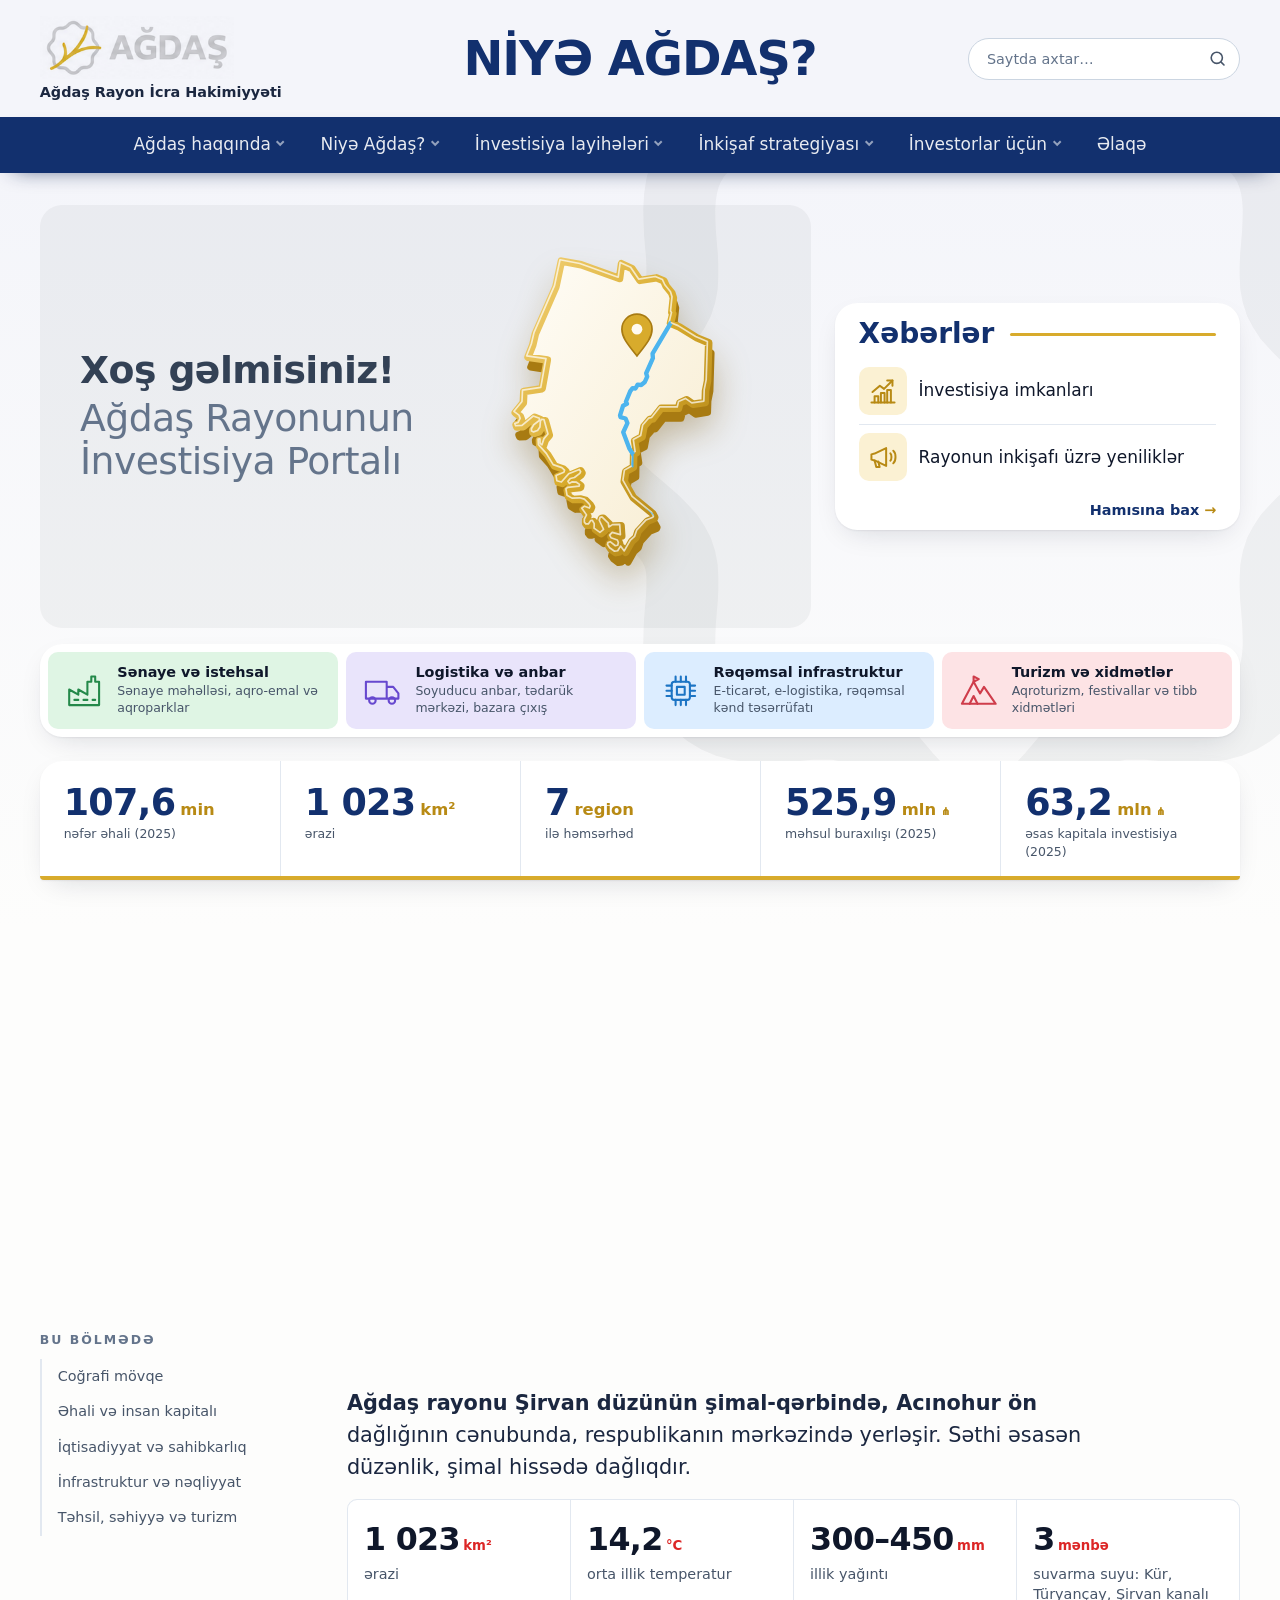
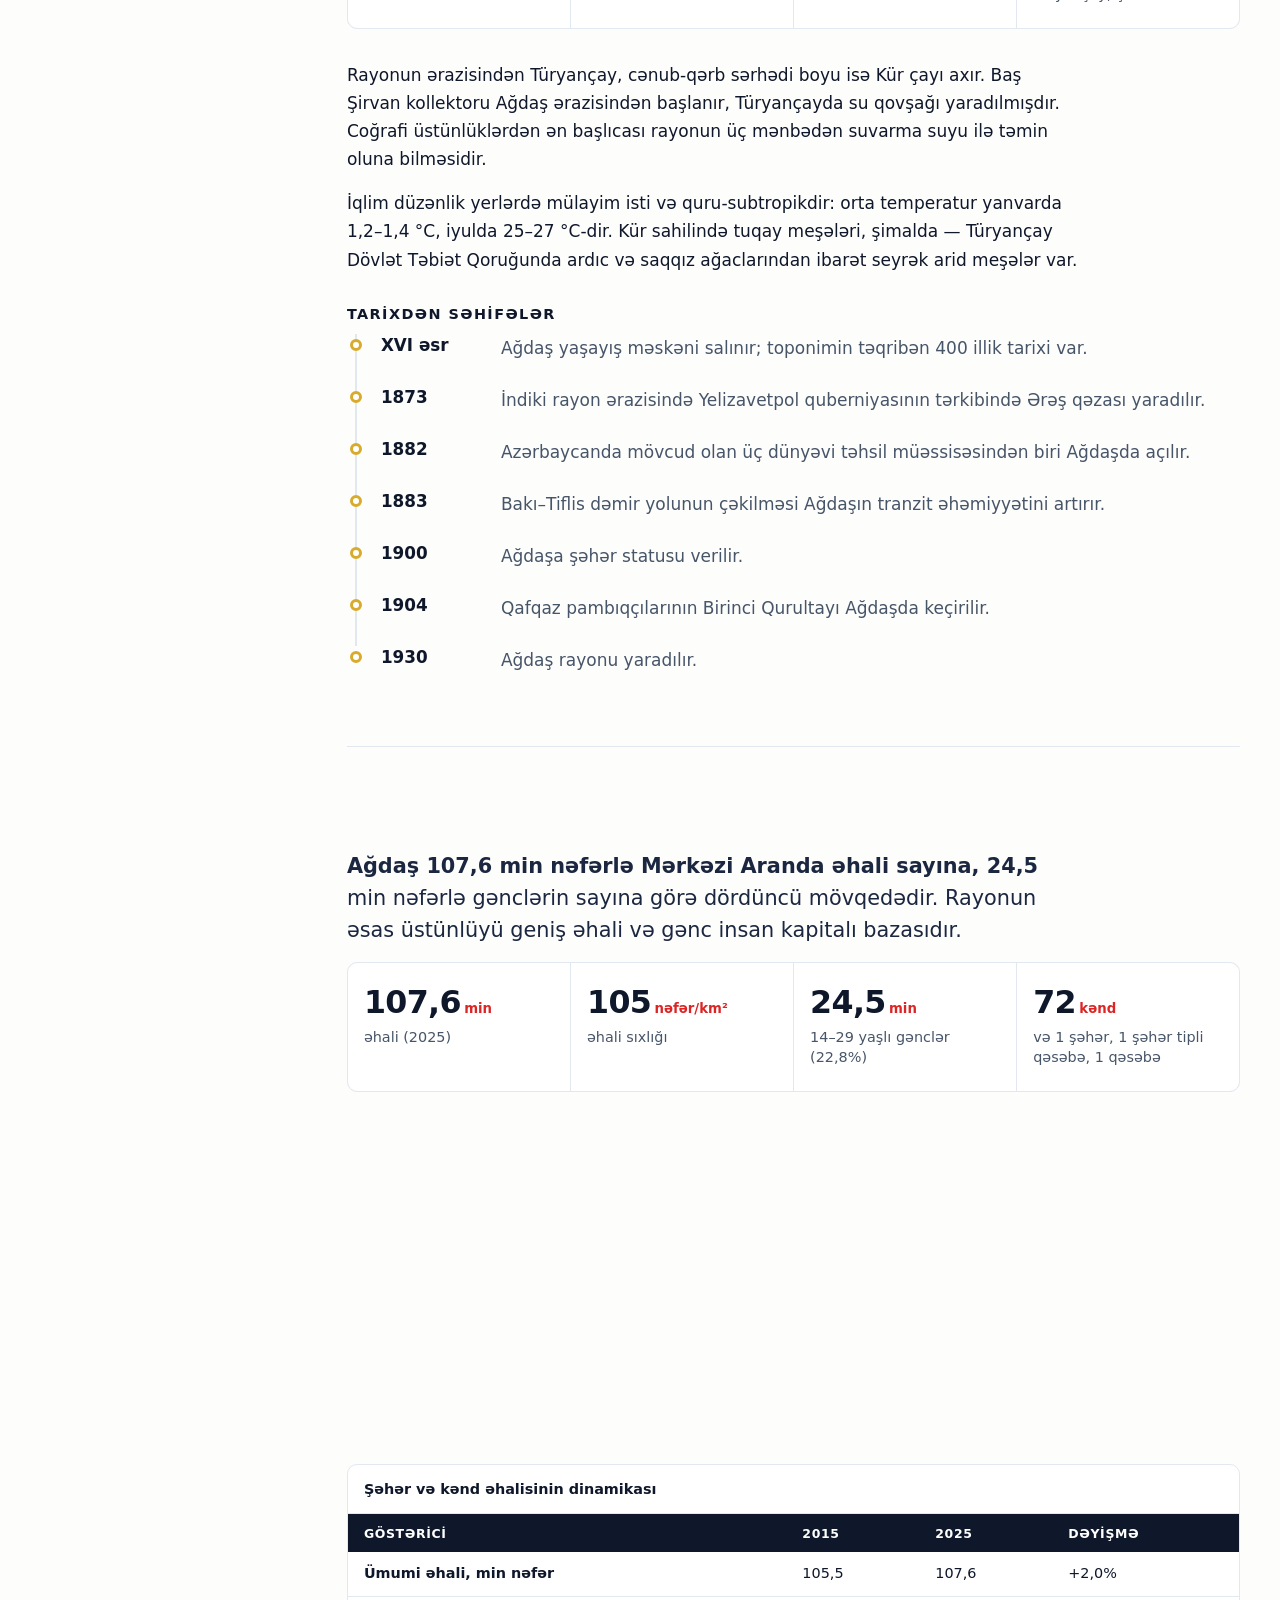
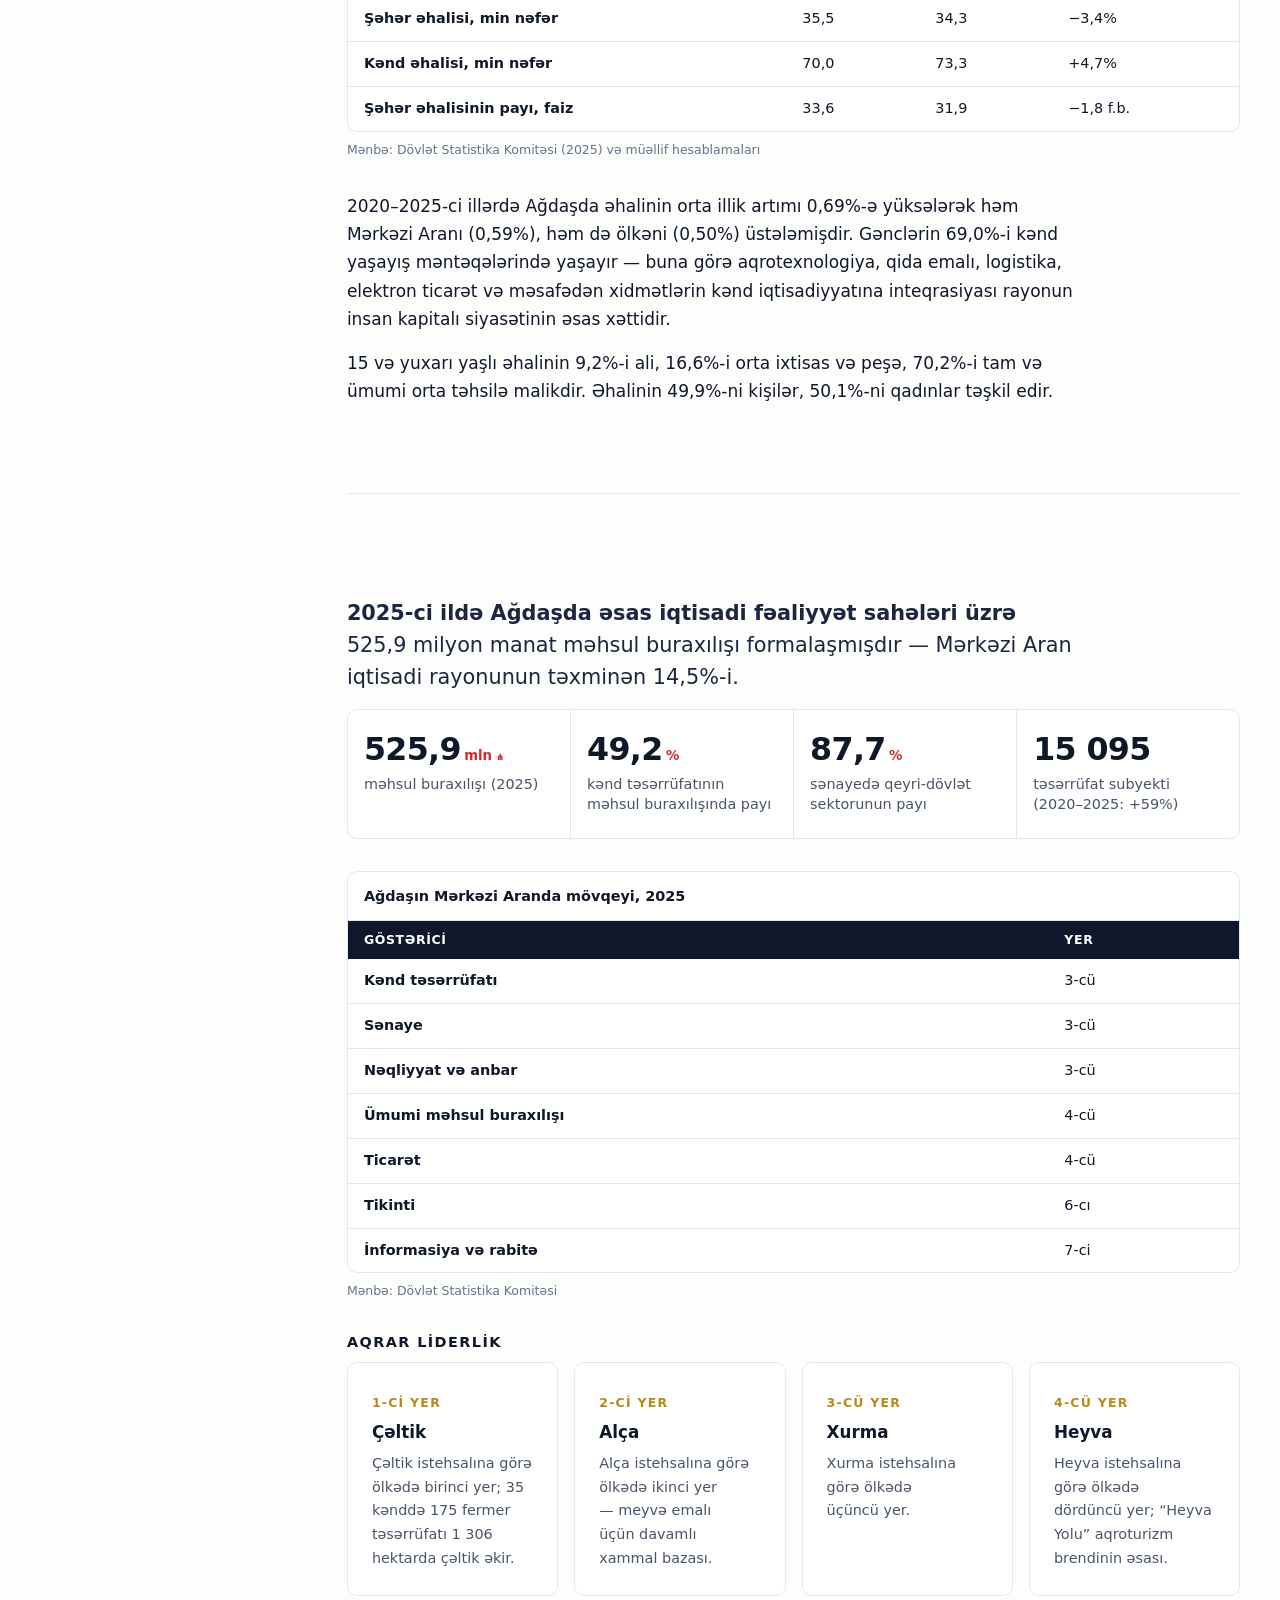
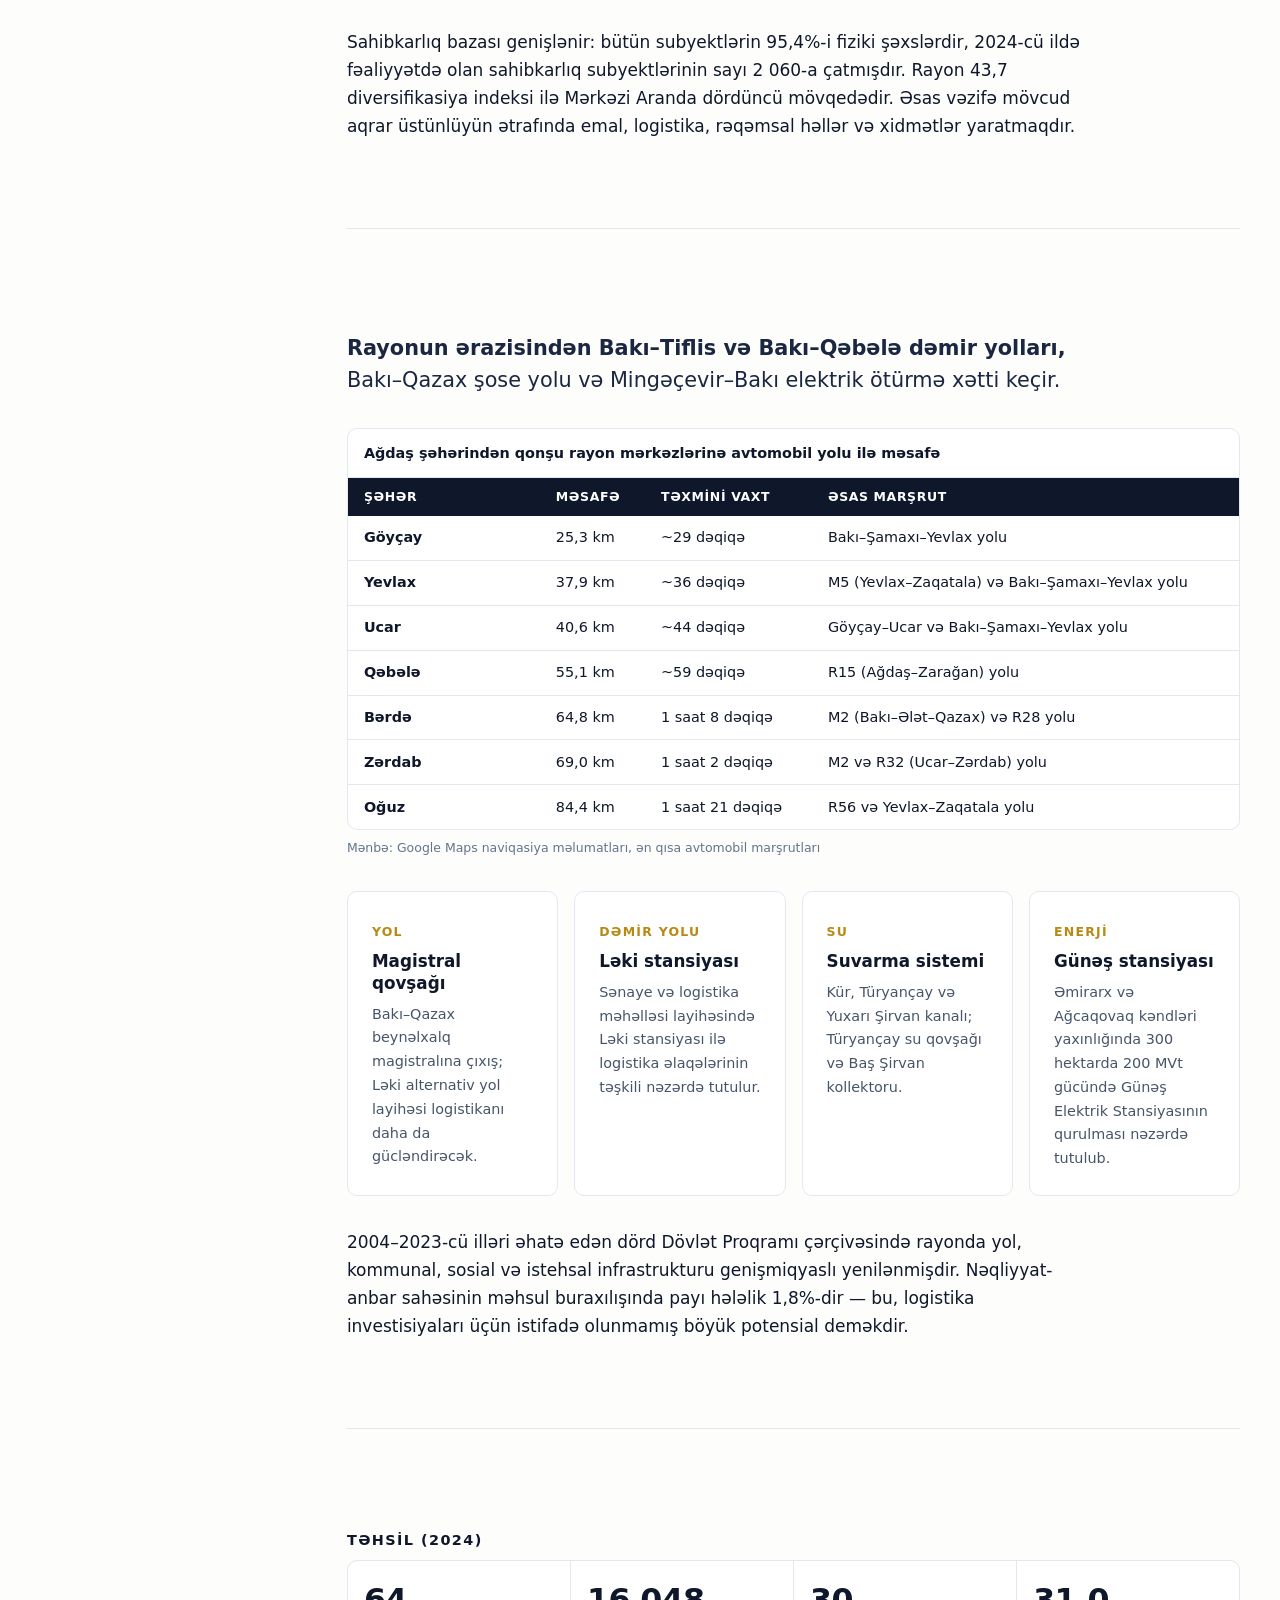
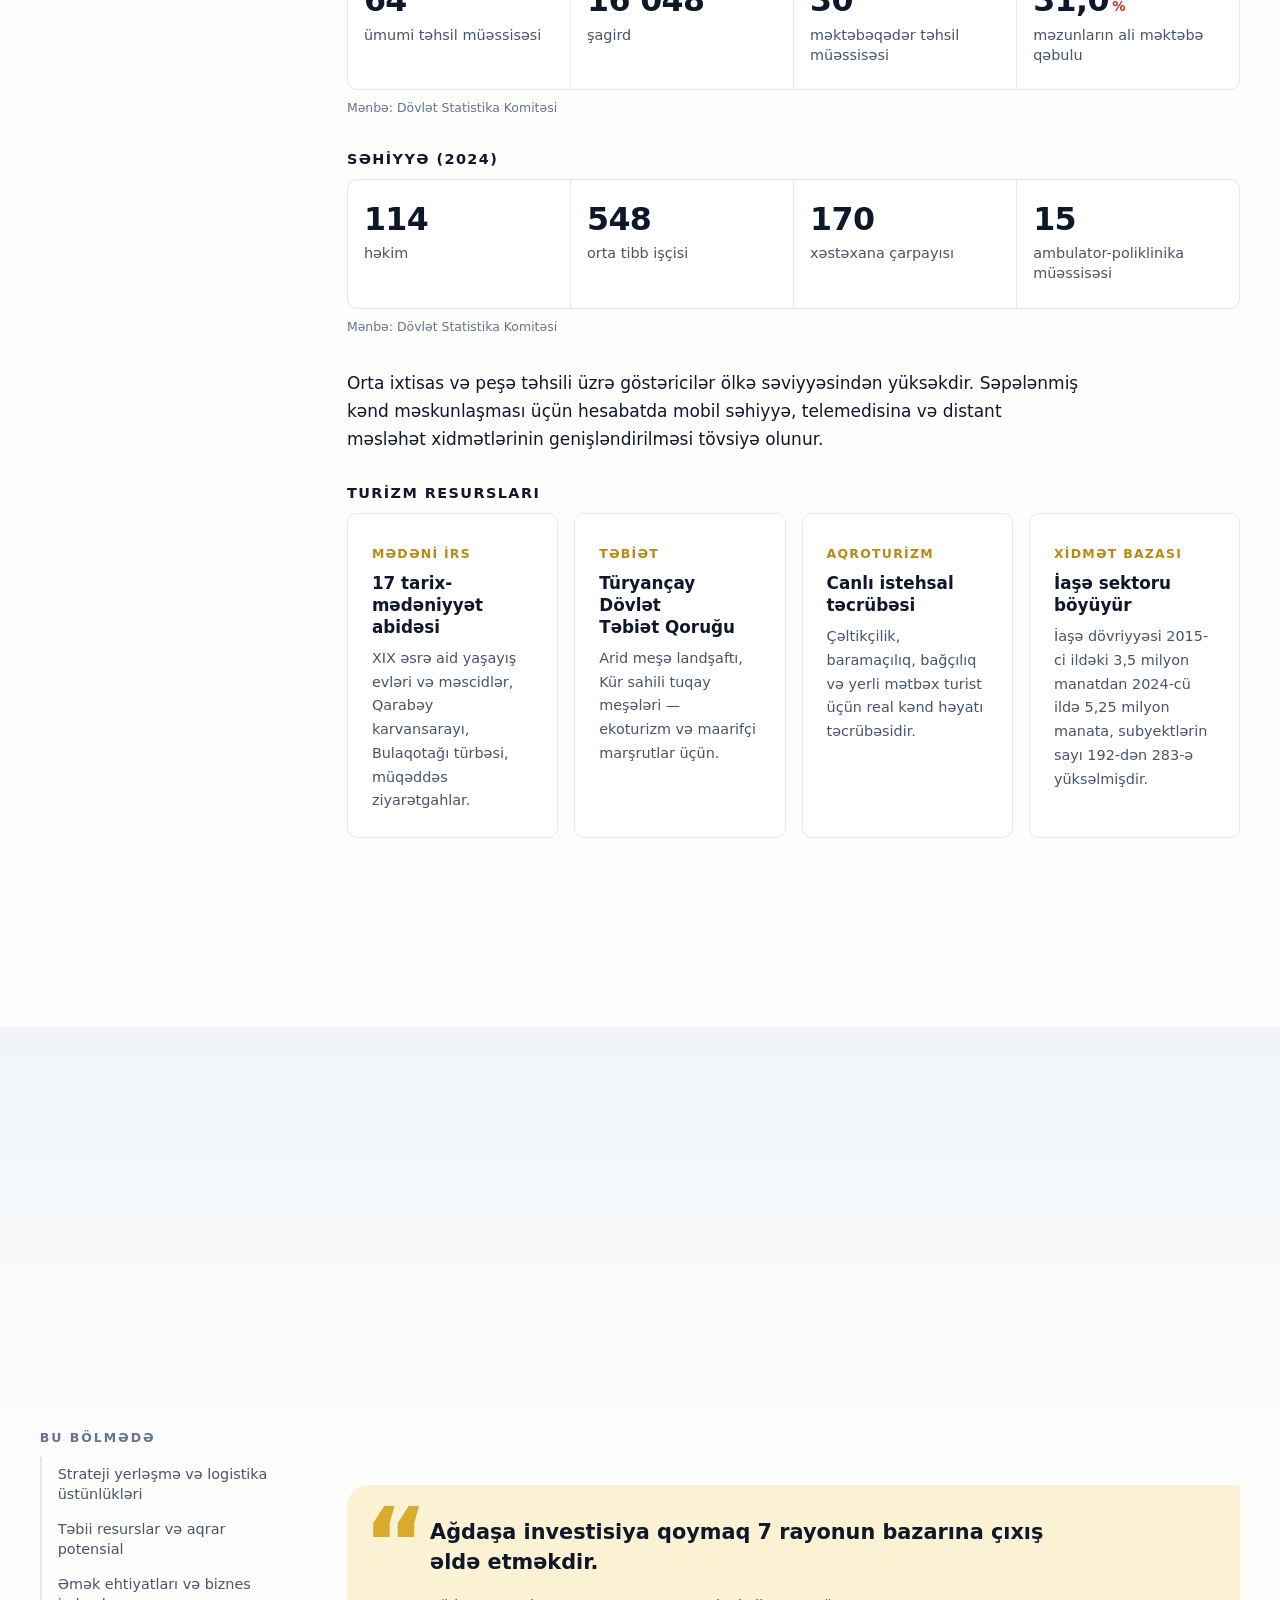
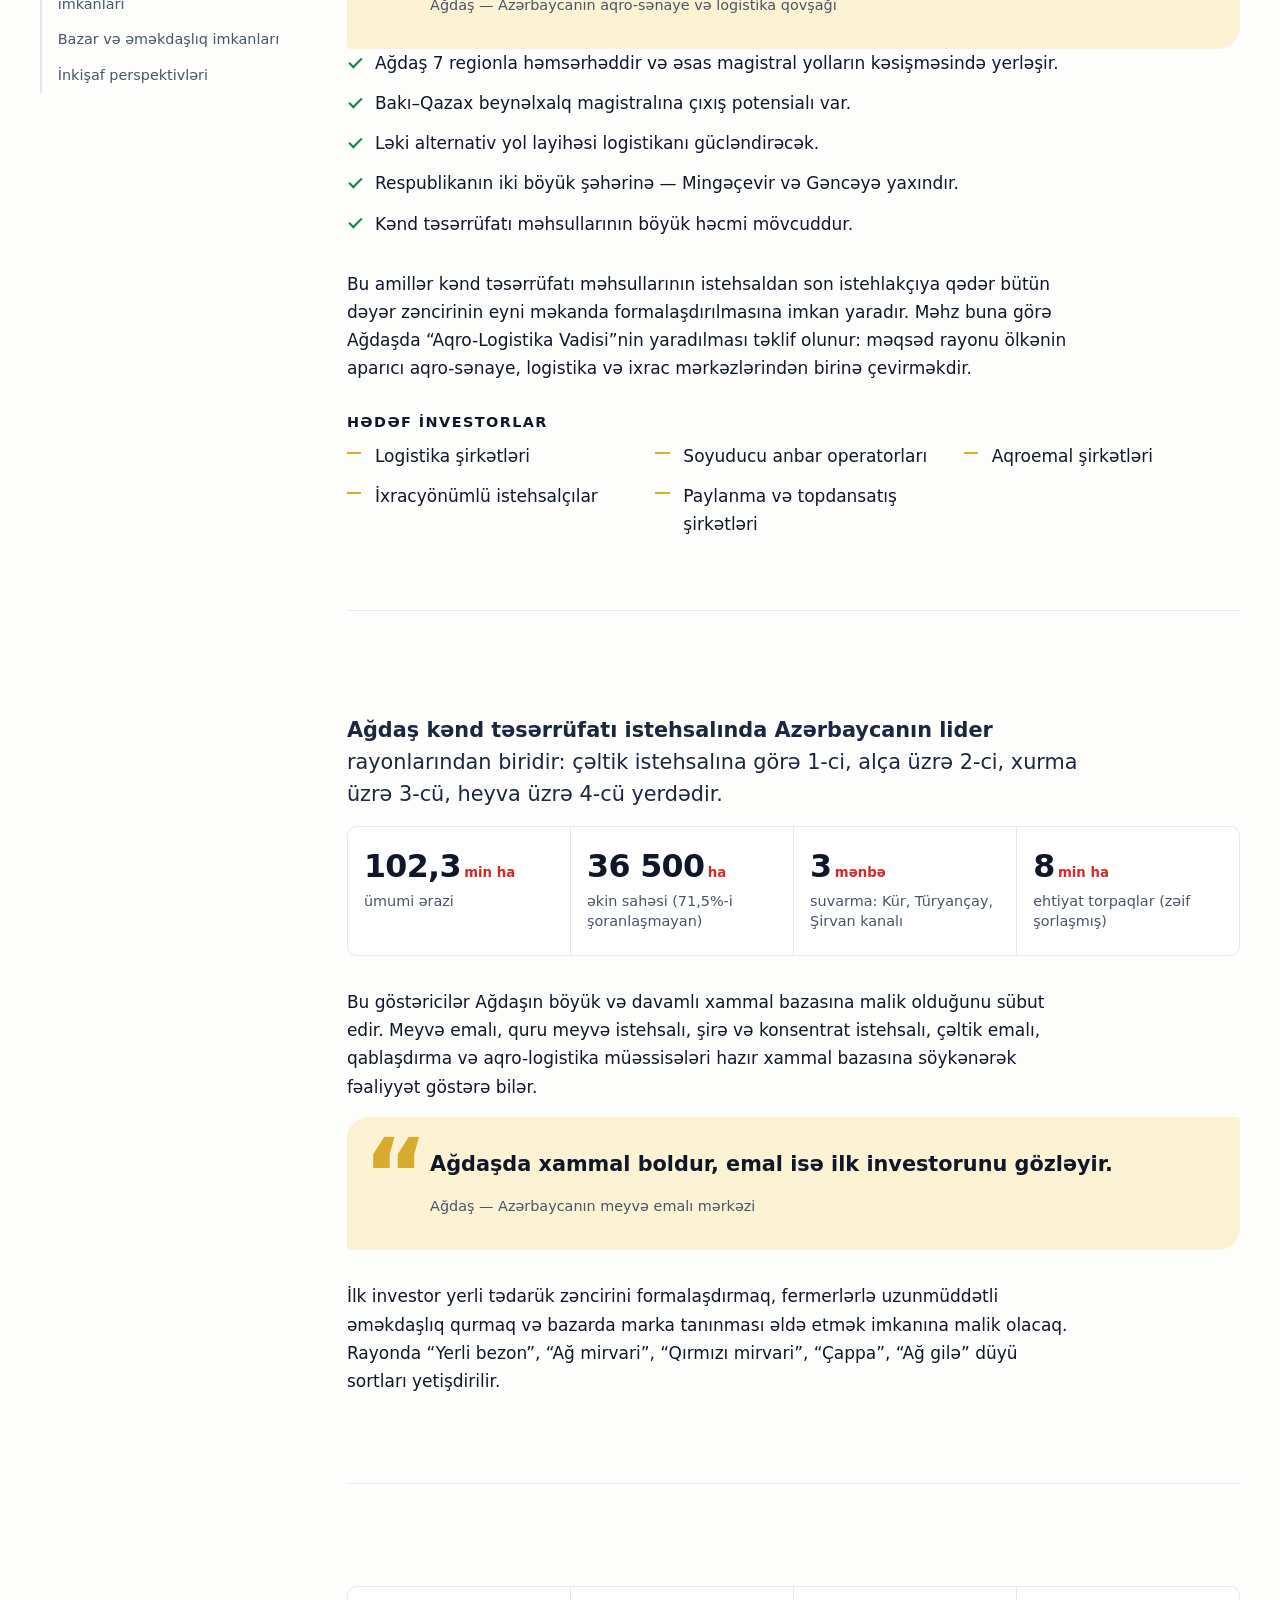
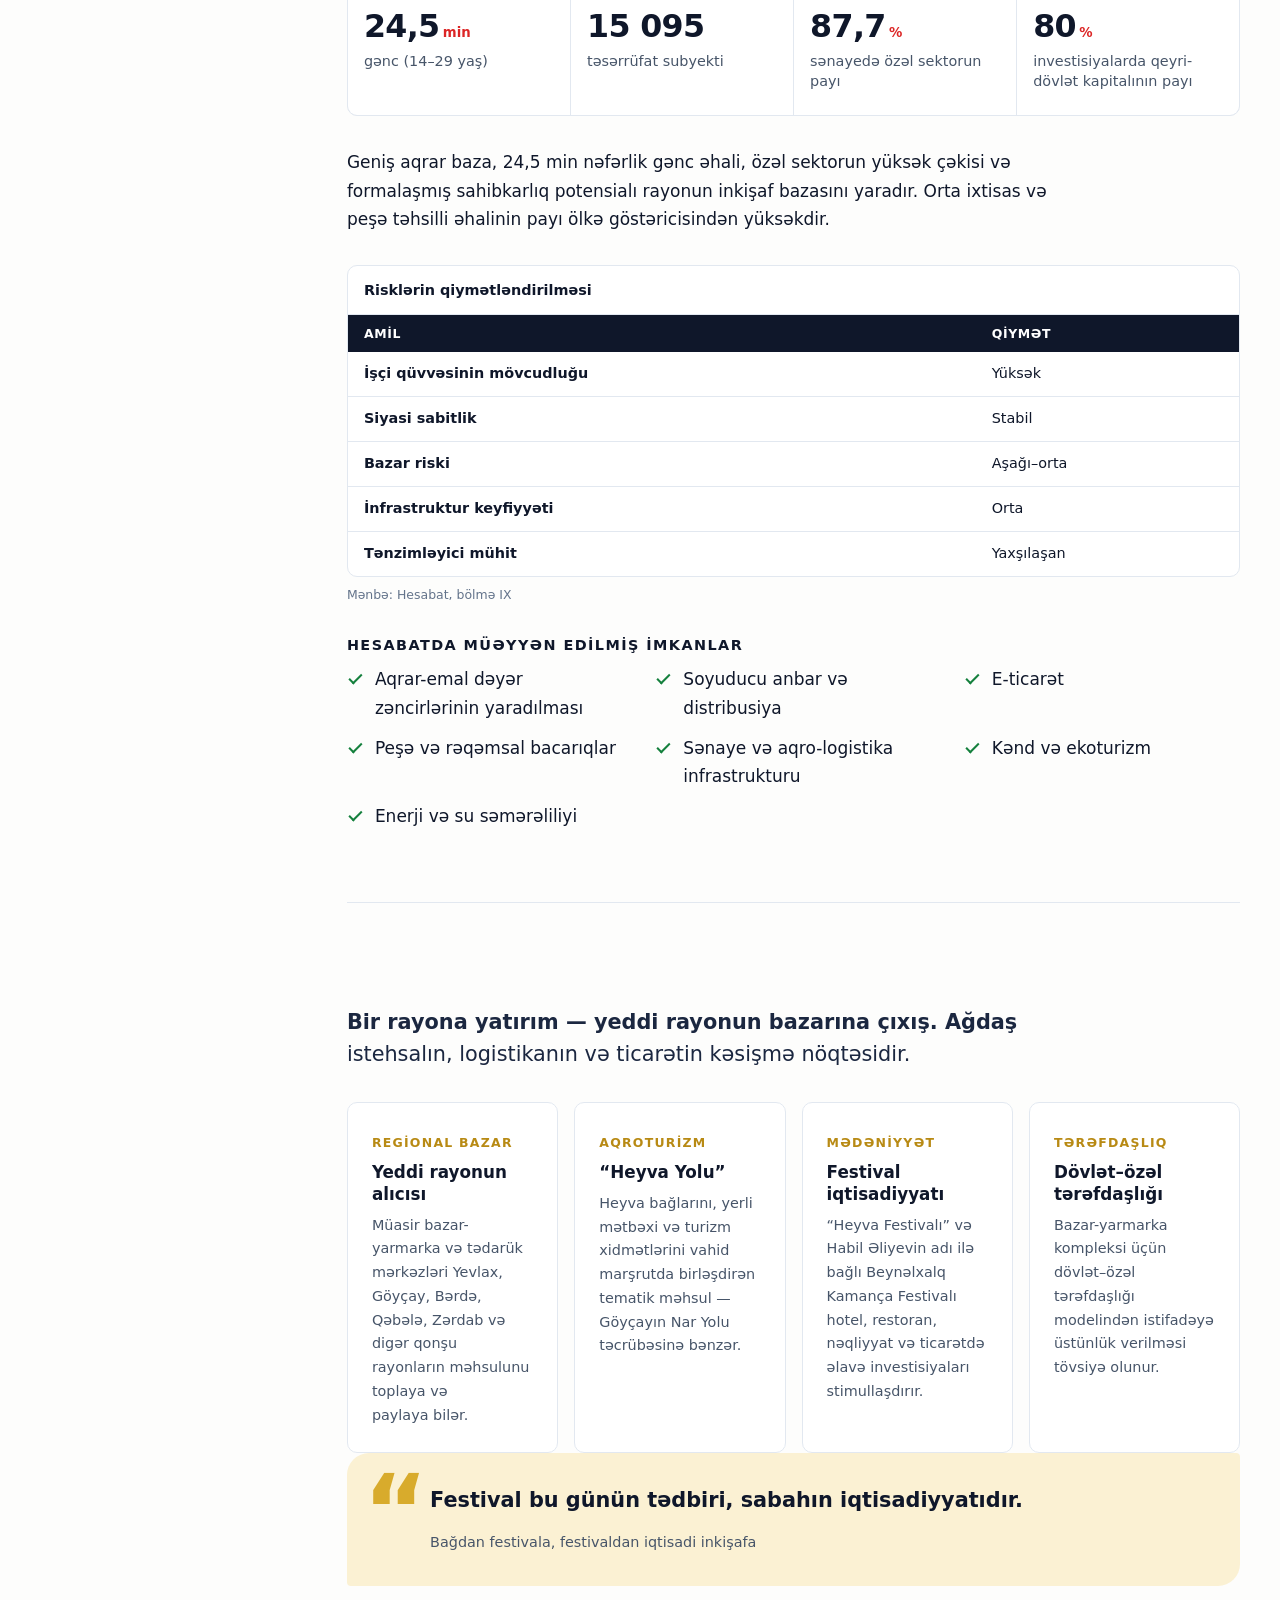
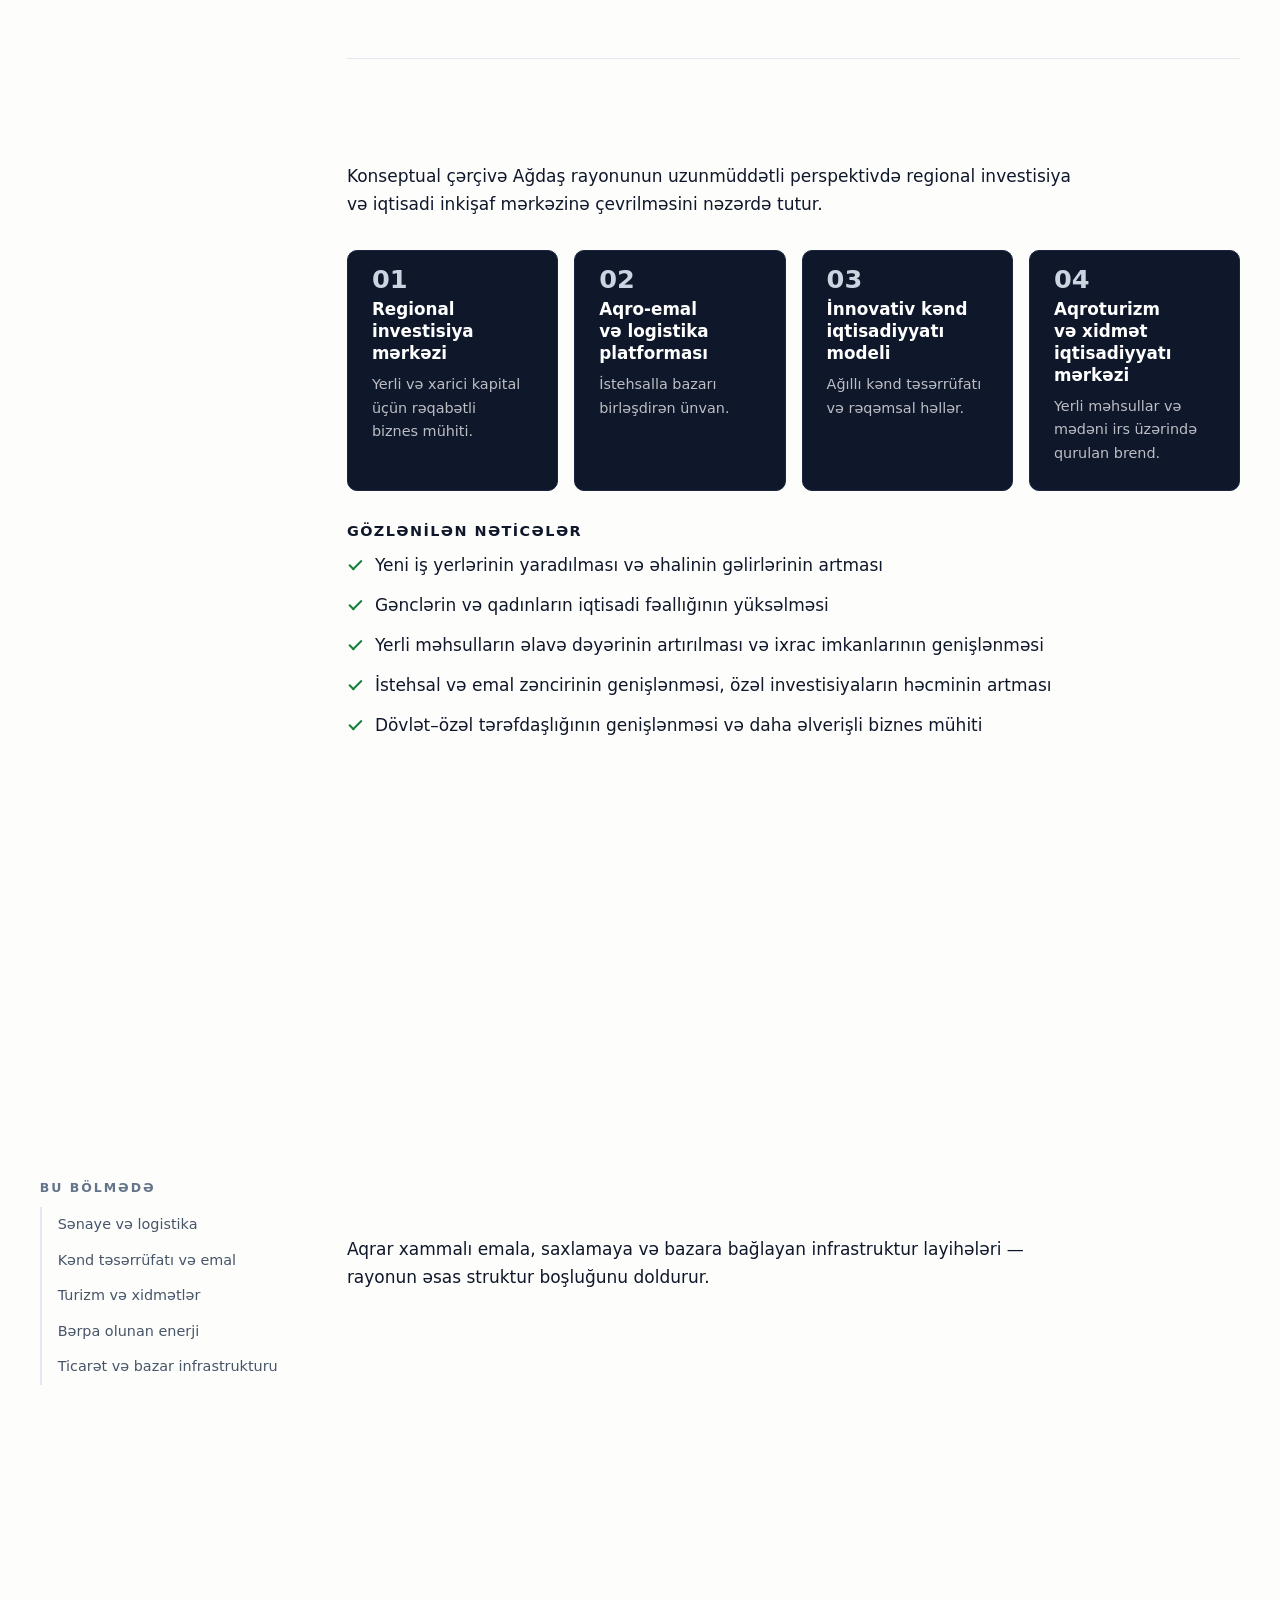
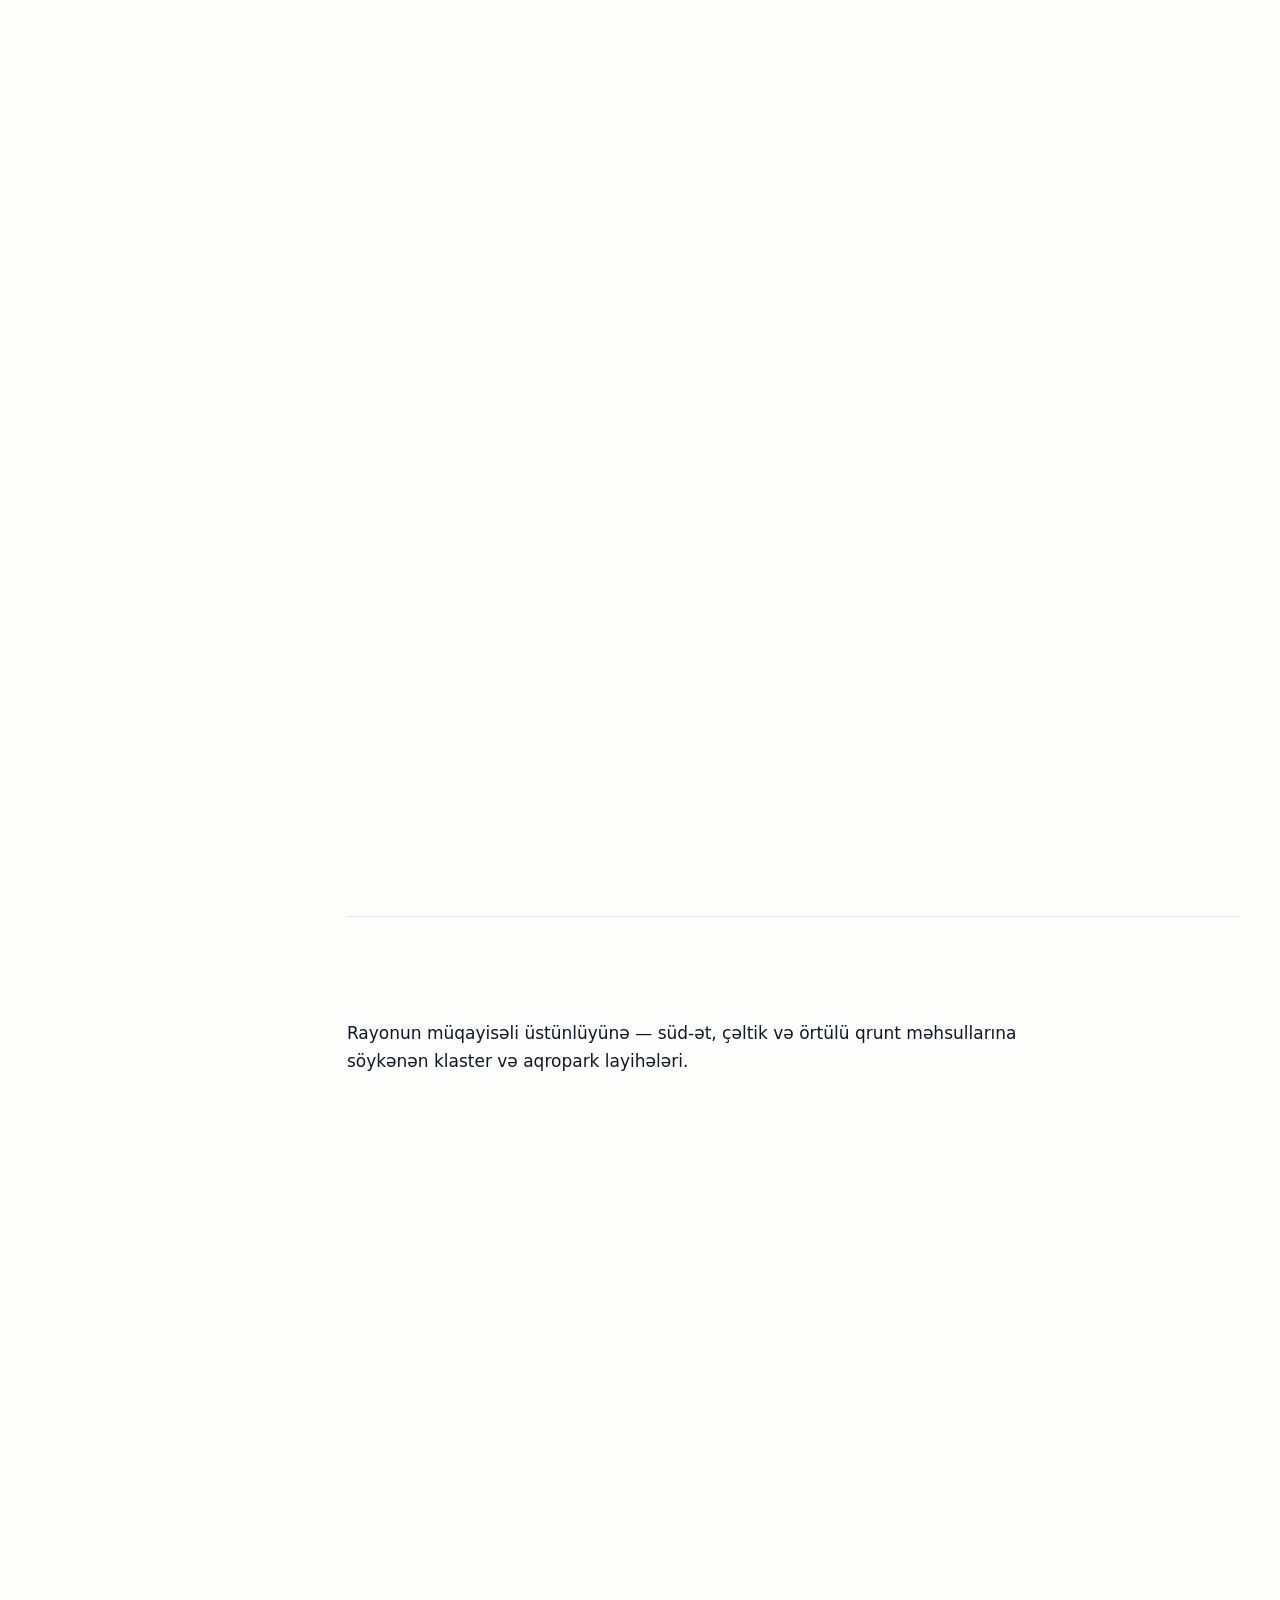
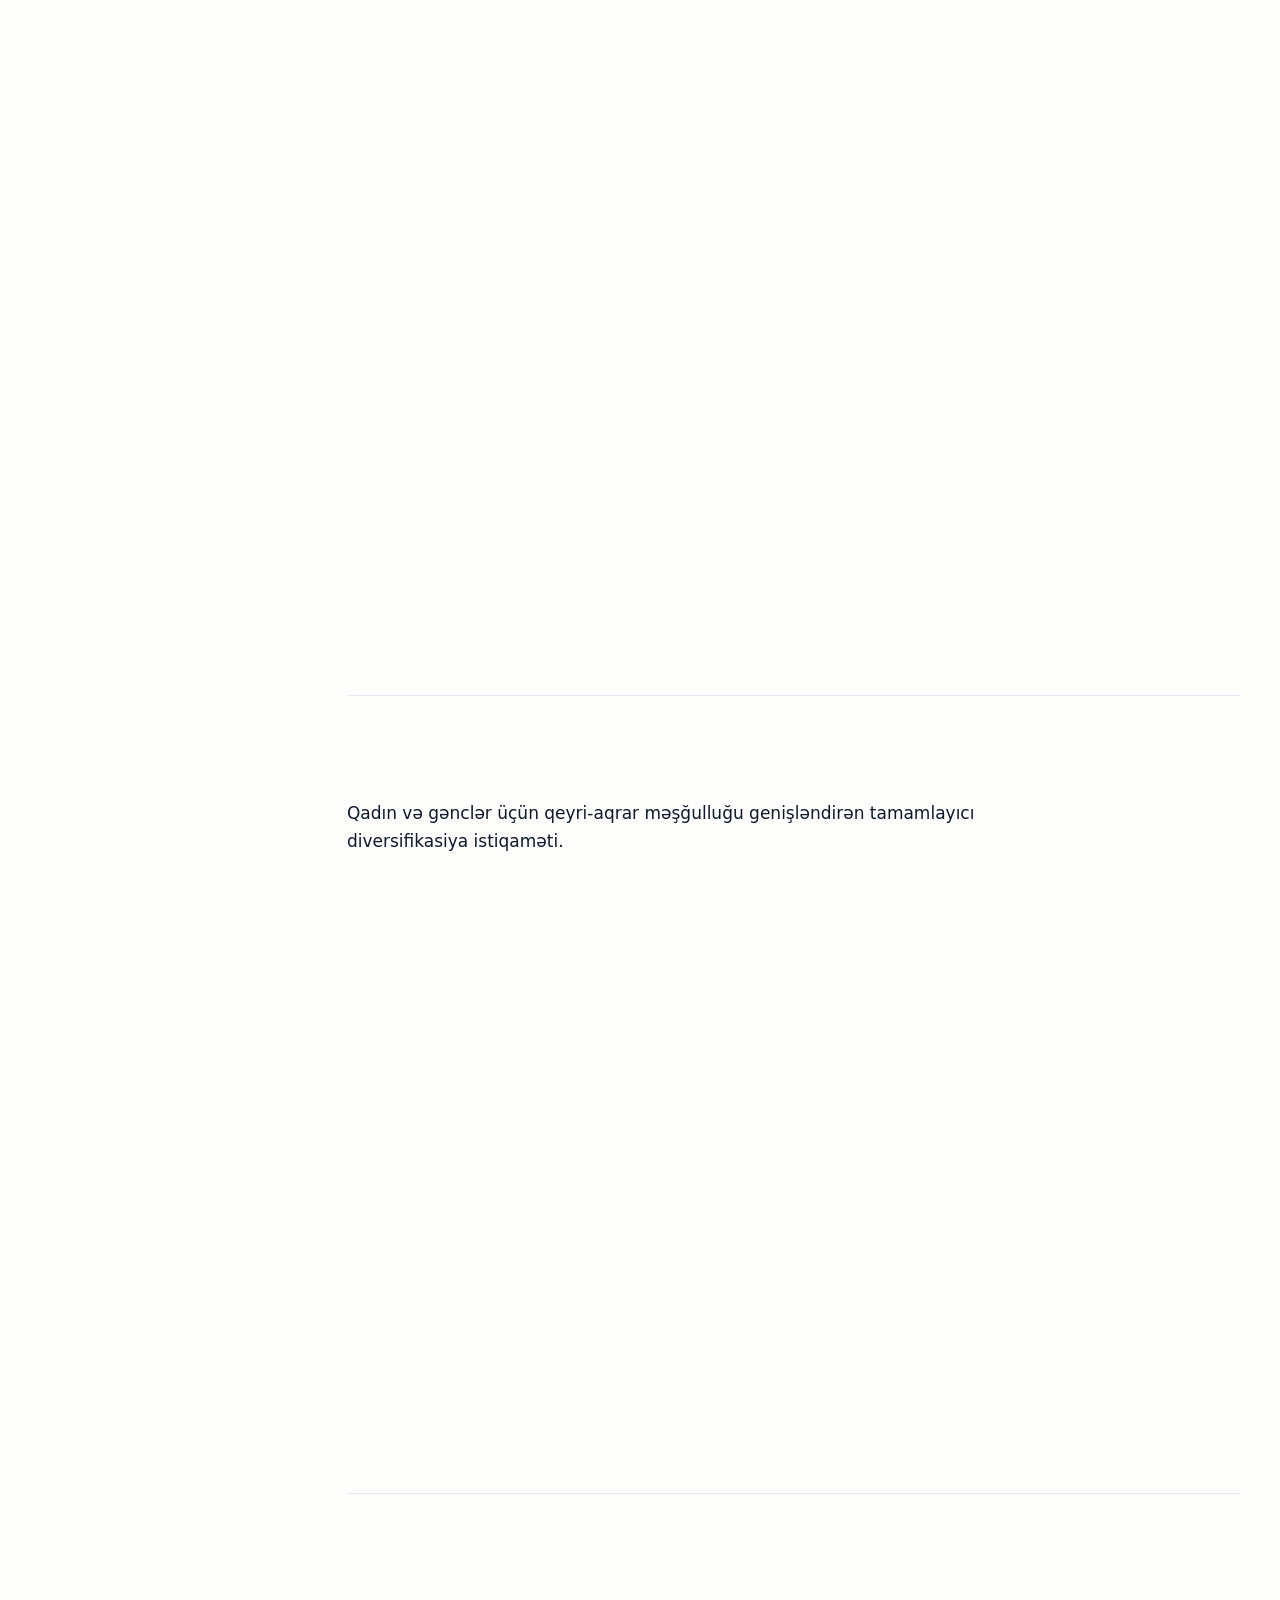
==== index.html @ afd8e4a3 "feat: use Ağdaş emblem as favicon Co-Authored-By: Claude Opus 5.5 <noreply@anthropic.com>" ====
<!doctype html>
<html lang="az">
<head>
  <meta charset="utf-8">
  <meta name="viewport" content="width=device-width, initial-scale=1">
  <meta http-equiv="Content-Security-Policy"
        content="default-src 'self'; script-src 'self'; style-src 'self' https://fonts.googleapis.com; font-src https://fonts.gstatic.com; img-src 'self' data:; object-src 'none'; base-uri 'self'">
  <meta name="referrer" content="strict-origin-when-cross-origin">
  <title>Niyə Ağdaş? — Ağdaş rayonunun strateji inkişafı və investisiya imkanları (2027–2030)</title>
  <meta name="description" content="Ağdaş rayonunun strateji sosial-iqtisadi inkişaf istiqamətləri (2027–2030): rayon haqqında məlumat, investisiya üstünlükləri, prioritet layihələr və investorlar üçün dəstək imkanları.">
  <link rel="icon" type="image/png" sizes="64x64" href="assets/img/favicon.png">
  <link rel="apple-touch-icon" href="assets/img/apple-touch-icon.png">
  <link rel="preconnect" href="https://fonts.googleapis.com">
  <link rel="preconnect" href="https://fonts.gstatic.com" crossorigin>
  <link rel="stylesheet" href="https://fonts.googleapis.com/css2?family=Inter:wght@400;500;600&family=Montserrat:wght@600;700;800&display=swap">
  <link rel="stylesheet" href="styles/tokens.css">
  <link rel="stylesheet" href="styles/layout.css">
  <link rel="stylesheet" href="styles/sections.css">
  <link rel="stylesheet" href="styles/blocks.css">
</head>
<body>
  <a class="skip-link" href="#main">Əsas məzmuna keç</a>

  <header class="site-header">
    <div class="wrap site-header__inner">
      <a class="brand" href="#top" aria-label="Ağdaş Rayon İcra Hakimiyyəti — ana səhifə">
        <img src="assets/img/agdash-logo.png" width="310" height="100" alt="Ağdaş">
        <span>Ağdaş Rayon İcra Hakimiyyəti</span>
      </a>
      <a class="site-title" href="#top">Niyə Ağdaş?</a>
      <form class="search" role="search" id="site-search" autocomplete="off">
        <label class="visually-hidden" for="search-input">Saytda axtar</label>
        <input id="search-input" type="search" placeholder="Saytda axtar…" aria-controls="search-results" aria-expanded="false">
        <svg viewBox="0 0 24 24" aria-hidden="true" focusable="false"><circle cx="11" cy="11" r="7"/><path d="m20 20-3.6-3.6"/></svg>
        <ul class="search__results" id="search-results" hidden></ul>
      </form>
    </div>
  </header>

  <nav class="main-nav" aria-label="Əsas naviqasiya">
    <div class="wrap main-nav__inner">
      <button class="main-nav__toggle" type="button" aria-expanded="false" aria-controls="nav-menu">
        <span class="main-nav__toggle-bars" aria-hidden="true"></span>
        <span>Menyu</span>
      </button>
      <ul class="main-nav__menu" id="nav-menu"></ul>
    </div>
  </nav>

  <main id="main">
    <section class="hero" id="top" aria-labelledby="hero-heading">
      <svg class="hero__motif" viewBox="0 0 400 400" aria-hidden="true" focusable="false"></svg>
      <div class="wrap">
        <div class="hero__top">
          <div class="welcome">
            <h1 id="hero-heading">Xoş gəlmisiniz! <span>Ağdaş Rayonunun İnvestisiya Portalı</span></h1>
            <svg class="district-map" viewBox="60 0 140 210" role="img" aria-labelledby="map-title">
              <title id="map-title">Ağdaş rayonunun sərhədi, Türyançay və Ağdaş şəhəri (OpenStreetMap)</title>
              <defs>
                <path id="map-shape" d="M72.3 102.4L75.3 104.7L76.0 106.6L74.8 109.0L72.8 109.7L73.3 111.0L77.1 110.8L83.8 105.2L87.5 106.6L87.4 107.9L84.1 110.4L82.7 112.8L82.8 114.2L84.0 114.7L86.4 113.9L87.8 111.8L88.1 108.2L88.8 107.2L90.2 107.3L92.6 115.9L90.2 118.7L89.0 122.4L87.9 121.5L87.8 118.9L86.7 119.0L86.9 122.3L91.6 127.5L95.7 134.2L100.9 136.0L102.5 137.5L102.1 138.8L97.4 140.7L97.9 143.8L100.6 144.6L104.9 139.7L111.3 137.1L112.1 138.4L111.6 139.4L108.4 141.9L105.9 142.5L104.5 144.2L105.3 145.4L107.1 144.5L109.6 144.7L111.4 146.0L111.2 147.0L104.3 147.8L103.3 148.7L104.0 152.5L106.9 154.2L111.5 154.0L114.3 154.8L117.0 157.5L117.8 158.8L117.3 160.1L114.4 159.0L112.8 160.2L115.6 164.2L114.3 166.8L114.3 168.5L115.2 169.6L116.7 169.6L118.1 167.6L119.0 167.4L120.2 169.4L120.1 172.1L123.6 174.6L125.8 172.8L123.2 167.4L123.7 165.6L124.8 165.4L128.6 169.1L128.9 171.4L131.1 170.0L135.4 169.9L135.8 176.0L130.9 174.6L129.4 176.3L130.2 177.8L134.0 179.2L134.6 180.7L134.2 182.3L132.8 182.6L129.7 180.2L128.4 180.7L128.1 181.9L129.4 183.8L132.3 185.9L134.2 185.6L135.9 182.8L138.1 185.7L141.8 179.2L144.3 177.0L145.5 173.3L151.1 167.2L155.2 165.6L155.5 164.8L154.3 162.6L142.8 153.2L137.3 143.5L138.2 137.5L142.8 134.9L142.9 127.1L144.6 126.4L143.5 119.2L147.9 116.9L149.1 110.6L152.6 106.5L154.4 106.1L159.3 99.8L169.7 99.8L170.5 96.6L174.6 94.7L178.4 97.4L185.6 96.3L185.8 89.5L187.0 83.5L187.7 60.7L180.7 57.8L170.2 51.3L164.9 49.1L166.3 43.4L165.7 42.6L166.6 34.0L165.7 31.1L162.3 26.9L160.9 23.8L156.6 22.0L146.7 23.5L141.9 16.5L135.7 13.6L134.5 22.4L111.6 14.2L99.8 12.0L96.5 27.4L84.3 55.3L82.7 62.1L79.9 69.3L91.4 71.0L88.3 88.1L77.4 89.8L77.1 96.5Z"/>
                <clipPath id="map-clip"><use href="#map-shape"/></clipPath>
                <linearGradient id="map-fill" x1="0" y1="0" x2="1" y2="1">
                  <stop offset="0" stop-color="#fffdf7"/><stop offset="1" stop-color="#f7ecd0"/>
                </linearGradient>
                <linearGradient id="map-edge" x1="0" y1="0" x2="1" y2="1">
                  <stop offset="0" stop-color="#f3d27a"/><stop offset="0.5" stop-color="#d8ab2c"/><stop offset="1" stop-color="#a87b12"/>
                </linearGradient>
              </defs>
              <use href="#map-shape" class="district-map__depth" transform="translate(1.5 6)"/>
              <use href="#map-shape" class="district-map__land"/>
              <use href="#map-shape" class="district-map__shine"/>
              <path class="district-map__river" clip-path="url(#map-clip)" d="M164.9 49.1L154.2 67.2L154.4 69.9L150.4 78.9L151.0 80.9L149.6 84.1L147.4 85.9L145.3 85.7L144.0 88.0L142.3 87.8L140.9 89.6L138.3 95.9L138.9 97.1L136.6 98.3L134.8 104.0L135.1 105.1L138.1 105.9L139.2 108.6L136.7 114.1L140.3 123.7L143.2 128.4L142.8 133.1L144.0 137.7L143.2 138.9L144.7 142.3L146.1 153.3L161.3 168.5L170.5 174.6L173.7 178.5L175.3 184.3L178.8 188.3L181.2 188.2L182.3 190.6L184.7 190.5L191.8 193.7"/>
              <g transform="translate(144.9 68.6)">
                <g class="district-map__pin">
                  <path d="M0 0C-5.5-7-9-11-9-16a9 9 0 0 1 18 0c0 5-3.5 9-9 16Z"/>
                  <circle cy="-16" r="3.2"/>
                </g>
              </g>
            </svg>
          </div>

          <aside class="quick" aria-labelledby="quick-title">
            <h2 id="quick-title">Xəbərlər</h2>
            <ul>
              <li><a href="#niye-agdas">
                <svg viewBox="0 0 32 32" aria-hidden="true"><path d="M5 27h22"/><path d="M8 27v-6h3.5v6M14 27v-9h3.5v9M20 27v-12h3.5v12"/><path d="M6 17 13 11l4 3 8-8"/><path d="M20 6h5v5"/></svg>
                <span>İnvestisiya imkanları</span></a></li>
              <li><a href="#strategiya">
                <svg viewBox="0 0 32 32" aria-hidden="true"><path d="M5 13.5v5l3 .8 11 5.2V7.5L8 12.7l-3 .8Z"/><path d="m8 19.3 1.6 6.2h3.2l-1.3-5.3"/><path d="M23 12.5c1.4 1 1.4 6 0 7M25.8 10c2.8 2.3 2.8 9.7 0 12"/></svg>
                <span>Rayonun inkişafı üzrə yeniliklər</span></a></li>
            </ul>
            <a class="quick__all" href="#layiheler">Hamısına bax</a>
          </aside>
        </div>

        <ul class="sectors" aria-label="Əsas investisiya istiqamətləri">
          <li><a class="sector sector--green" href="#layiheler-senaye">
            <svg viewBox="0 0 32 32" aria-hidden="true"><path d="M4 27V15l7 4v-4l7 4V9h3v-4h3v4h3v18H4Z"/><path d="M8 23h3m4 0h3m4 0h2"/></svg>
            <span><strong>Sənaye və istehsal</strong>Sənaye məhəlləsi, aqro-emal və aqroparklar</span></a></li>
          <li><a class="sector sector--violet" href="#layiheler-ticaret">
            <svg viewBox="0 0 32 32" aria-hidden="true"><path d="M3 9h16v13H3zM19 13h5l4 5v4h-9z"/><circle cx="8" cy="23.5" r="2.5"/><circle cx="23" cy="23.5" r="2.5"/></svg>
            <span><strong>Logistika və anbar</strong>Soyuducu anbar, tədarük mərkəzi, bazara çıxış</span></a></li>
          <li><a class="sector sector--blue" href="#strategiya-prioritetler">
            <svg viewBox="0 0 32 32" aria-hidden="true"><rect x="9" y="9" width="14" height="14" rx="2"/><rect x="13" y="13" width="6" height="6"/><path d="M12 5v4m4-4v4m4-4v4m-8 14v4m4-4v4m4-4v4M5 12h4m-4 4h4m-4 4h4m14-8h4m-4 4h4m-4 4h4"/></svg>
            <span><strong>Rəqəmsal infrastruktur</strong>E-ticarət, e-logistika, rəqəmsal kənd təsərrüfatı</span></a></li>
          <li><a class="sector sector--rose" href="#layiheler-turizm">
            <svg viewBox="0 0 32 32" aria-hidden="true"><path d="M3 26 12 9l5 9 3-5 9 13H3Z"/><path d="M12 9v-4l4 2-4 2"/><path d="m9 26 3-6 3 6"/></svg>
            <span><strong>Turizm və xidmətlər</strong>Aqroturizm, festivallar və tibb xidmətləri</span></a></li>
        </ul>

        <dl class="hero-stats" id="hero-stats"></dl>
      </div>
    </section>

    <div id="sections"></div>
    <noscript><p class="wrap noscript">Bu səhifənin məzmununu görmək üçün brauzerdə JavaScript aktiv olmalıdır.</p></noscript>
  </main>

  <footer class="site-footer">
    <div class="wrap site-footer__inner">
      <div>
        <p class="site-footer__title">Ağdaş rayonunun strateji sosial-iqtisadi inkişaf istiqamətləri (2027–2030-cu illər)</p>
        <p>Səhifədəki məlumatlar Elm və Təhsil Nazirliyi İqtisadiyyat İnstitutunun Ağdaş Rayon İcra Hakimiyyəti üçün hazırladığı geniş hesabat əsasında tərtib olunub. Statistik göstəricilərin mənbəyi: Dövlət Statistika Komitəsi və müəllif hesablamaları.</p>
        <p>Xəritə məlumatı: © <a href="https://www.openstreetmap.org/copyright" target="_blank" rel="noopener">OpenStreetMap</a> iştirakçıları.</p>
      </div>
      <ul class="site-footer__links" id="footer-links"></ul>
    </div>
  </footer>

  <dialog class="project-dialog" id="project-dialog" aria-labelledby="project-dialog-title"></dialog>

  <script defer src="js/dom.js"></script>
  <script defer src="js/config.js"></script>
  <script defer src="content/about.js"></script>
  <script defer src="content/why.js"></script>
  <script defer src="content/projects.js"></script>
  <script defer src="content/strategy.js"></script>
  <script defer src="content/investors.js"></script>
  <script defer src="js/blocks.js"></script>
  <script defer src="js/projects.js"></script>
  <script defer src="js/hero.js"></script>
  <script defer src="js/nav.js"></script>
  <script defer src="js/search.js"></script>
  <script defer src="js/main.js"></script>
</body>
</html>
---- styles/tokens.css ----
/* Design tokens.
   Palette follows journal.economics.edu.az (deep slate-navy, white, red call-to-action, blue links)
   plus the gold of the Ağdaş logo. */
:root {
  --navy-950: #0a1120;
  --navy-900: #0f172a;
  --navy-800: #1b2740;
  --navy-700: #334155;
  --slate-600: #475569;
  --slate-500: #64748b;
  --slate-300: #cbd5e1;
  --slate-200: #e2e8f0;
  --slate-100: #f1f5f9;
  --paper: #fdfdfc;
  --white: #ffffff;

  --red-600: #dc2626;
  --red-700: #b91c1c;
  --brand-950: #0b1f4d;
  --brand-900: #12306e;
  --brand-800: #1c3f8a;
  --mist: #f4f5fa;
  --blue-600: #2563eb;
  --blue-100: #dbe7ff;
  --gold-500: #d8ab2c;
  --gold-600: #b88a14;
  --gold-700: #8a6508;
  --gold-100: #fbf1d3;
  --green-600: #15803d;

  --color-text: var(--navy-900);
  --color-muted: var(--slate-600);
  --color-line: var(--slate-200);
  --color-surface: var(--white);
  --color-page: var(--paper);

  --font-display: "Montserrat", "Segoe UI", system-ui, sans-serif;
  --font-body: "Inter", "Segoe UI", system-ui, sans-serif;

  --text-xs: 0.78rem;
  --text-sm: 0.9rem;
  --text-base: clamp(1rem, 0.96rem + 0.2vw, 1.0625rem);
  --text-lg: clamp(1.1rem, 1.02rem + 0.4vw, 1.3rem);
  --text-h3: clamp(1.3rem, 1.1rem + 0.9vw, 1.75rem);
  --text-h2: clamp(1.9rem, 1.3rem + 2.6vw, 3.25rem);
  --text-hero: clamp(3rem, 1.4rem + 7.4vw, 7rem);
  --text-numeral: clamp(3.5rem, 2rem + 5vw, 6.5rem);

  --space-1: 0.25rem;
  --space-2: 0.5rem;
  --space-3: 0.75rem;
  --space-4: 1rem;
  --space-5: 1.5rem;
  --space-6: 2rem;
  --space-7: 3rem;
  --space-8: 4.5rem;
  --space-section: clamp(4rem, 2.5rem + 6vw, 8rem);
  --gutter: clamp(1rem, 0.4rem + 2.6vw, 2.5rem);
  --wrap: 78rem;

  --radius-sm: 4px;
  --radius-md: 10px;
  --radius-lg: 22px;
  --radius-pill: 999px;

  --shadow-card: 0 1px 2px rgb(15 23 42 / 0.06), 0 10px 30px -12px rgb(15 23 42 / 0.18);
  --shadow-lift: 0 2px 4px rgb(15 23 42 / 0.08), 0 24px 48px -18px rgb(15 23 42 / 0.32);

  --duration-fast: 150ms;
  --duration-normal: 320ms;
  --duration-slow: 700ms;
  --ease-out-expo: cubic-bezier(0.16, 1, 0.3, 1);

  --nav-height: 3.5rem;
}
---- styles/layout.css ----
/* Base, brand bar, navigation, hero, footer */
*,
*::before,
*::after { box-sizing: border-box; }

html { scroll-behavior: smooth; scroll-padding-top: calc(var(--nav-height) + 1rem); }

body {
  margin: 0;
  font-family: var(--font-body);
  font-size: var(--text-base);
  line-height: 1.65;
  color: var(--color-text);
  background: var(--color-page);
  -webkit-font-smoothing: antialiased;
}

img, svg { max-width: 100%; height: auto; display: block; }
h1, h2, h3, h4 { font-family: var(--font-display); line-height: 1.1; margin: 0; text-wrap: balance; }
p { margin: 0 0 var(--space-4); text-wrap: pretty; }
a { color: var(--blue-600); text-underline-offset: 0.2em; }
:focus-visible { outline: 3px solid var(--gold-500); outline-offset: 3px; border-radius: var(--radius-sm); }

.wrap { width: min(100% - 2 * var(--gutter), var(--wrap)); margin-inline: auto; }
.noscript { padding-block: var(--space-7); }

.skip-link {
  position: absolute; left: var(--space-4); top: var(--space-4); z-index: 100;
  padding: var(--space-2) var(--space-4); background: var(--white); color: var(--navy-900);
  border-radius: var(--radius-sm); transform: translateY(-300%);
}
.skip-link:focus { transform: none; }

.kicker {
  font-family: var(--font-display); font-weight: 700; font-size: var(--text-xs);
  letter-spacing: 0.18em; text-transform: uppercase; color: var(--gold-600); margin: 0 0 var(--space-3);
}
.kicker--light { color: var(--gold-500); }

/* Buttons */
.btn {
  display: inline-flex; align-items: center; justify-content: center; gap: var(--space-2);
  min-height: 2.75rem; padding: 0.65rem 1.35rem; border: 1px solid transparent; border-radius: var(--radius-md);
  font: 600 var(--text-sm)/1.2 var(--font-display); letter-spacing: 0.01em; text-decoration: none; cursor: pointer;
  transition: transform var(--duration-fast) var(--ease-out-expo), background-color var(--duration-fast), box-shadow var(--duration-fast);
}
.btn:hover { transform: translateY(-2px); }
.btn:active { transform: translateY(0) scale(0.98); }
.btn--accent { background: var(--red-600); color: var(--white); box-shadow: 0 8px 20px -8px rgb(220 38 38 / 0.7); }
.btn--accent:hover { background: var(--red-700); }
.btn--ghost { background: rgb(255 255 255 / 0.08); color: var(--white); border-color: rgb(255 255 255 / 0.28); }
.btn--ghost:hover { background: rgb(255 255 255 / 0.16); }
.btn--dark { background: var(--navy-900); color: var(--white); }
.btn--dark:hover { background: var(--navy-800); }
.btn--line { background: transparent; color: var(--navy-900); border-color: var(--slate-300); }
.btn--line:hover { border-color: var(--navy-900); }

.btn--primary { background: var(--brand-900); color: var(--white); box-shadow: 0 8px 20px -10px rgb(18 48 110 / 0.8); }
.btn--primary:hover { background: var(--brand-800); }

.visually-hidden { position: absolute; width: 1px; height: 1px; overflow: hidden; clip-path: inset(50%); white-space: nowrap; }

/* Site header: logo + authority name, centred site title, search */
.site-header { background: var(--mist); }
.site-header__inner { display: grid; grid-template-columns: 1fr auto 1fr; align-items: center; gap: var(--space-5); padding-block: var(--space-4); }
.brand { display: inline-grid; justify-self: start; gap: var(--space-1); text-decoration: none; color: var(--navy-800); font: 600 var(--text-sm)/1.3 var(--font-body); }
.brand img { height: clamp(2.6rem, 2rem + 2.4vw, 4.25rem); width: auto; mix-blend-mode: multiply; }
.site-title { font: 800 clamp(1.5rem, 0.9rem + 2.6vw, 3rem)/1 var(--font-display); letter-spacing: -0.02em; text-transform: uppercase; color: var(--brand-900); text-decoration: none; white-space: nowrap; }

.search { position: relative; justify-self: end; width: min(100%, 17rem); }
.search input { width: 100%; height: 2.6rem; padding: 0 2.6rem 0 1.1rem; font: inherit; font-size: var(--text-sm); color: var(--navy-900); background: var(--white); border: 1px solid var(--slate-300); border-radius: var(--radius-pill); transition: border-color var(--duration-fast), box-shadow var(--duration-fast); }
.search input::placeholder { color: var(--slate-500); }
.search input:hover { border-color: var(--slate-500); }
.search input:focus { outline: none; border-color: var(--brand-900); box-shadow: 0 0 0 3px var(--blue-100); }
.search input::-webkit-search-cancel-button { display: none; }
.search > svg { position: absolute; right: 0.85rem; top: 0.7rem; width: 1.2rem; height: 1.2rem; fill: none; stroke: var(--slate-600); stroke-width: 2; stroke-linecap: round; pointer-events: none; }
.search__results { position: absolute; z-index: 60; top: calc(100% + 0.4rem); right: 0; width: min(22rem, 92vw); margin: 0; padding: var(--space-2); list-style: none; background: var(--white); border: 1px solid var(--color-line); border-radius: var(--radius-md); box-shadow: var(--shadow-lift); }
.search__results a { display: grid; gap: 2px; padding: 0.55rem 0.75rem; border-radius: var(--radius-sm); color: var(--navy-900); text-decoration: none; font-size: var(--text-sm); line-height: 1.35; }
.search__results a:hover, .search__results a:focus-visible { background: var(--mist); color: var(--brand-900); }
.search__results span { font-size: var(--text-xs); color: var(--slate-500); }
.search__empty { padding: 0.6rem 0.75rem; font-size: var(--text-sm); color: var(--slate-500); }

/* Main navigation: solid brand-blue bar, centred items */
.main-nav { position: sticky; top: 0; z-index: 50; background: var(--brand-900); color: var(--white); box-shadow: 0 8px 22px -14px rgb(11 31 77 / 0.9); }
.main-nav__inner { display: flex; align-items: center; justify-content: center; min-height: var(--nav-height); }
.main-nav__menu { display: flex; justify-content: center; gap: var(--space-2); margin: 0; padding: 0; list-style: none; }
.main-nav__toggle { display: none; }

.nav-item { position: relative; }
.nav-link {
  display: flex; align-items: center; gap: 0.4rem; height: var(--nav-height); padding-inline: 0.9rem;
  font: 500 var(--text-base) var(--font-body); color: rgb(255 255 255 / 0.9); text-decoration: none; white-space: nowrap;
  border-bottom: 3px solid transparent; transition: color var(--duration-fast), border-color var(--duration-fast), background-color var(--duration-fast);
}
.nav-link::after { content: ""; width: 0.4rem; height: 0.4rem; border: solid currentColor; border-width: 0 2px 2px 0; transform: translateY(-2px) rotate(45deg); opacity: 0.6; }
.nav-link--plain::after { display: none; }
.nav-item:hover > .nav-link, .nav-item:focus-within > .nav-link, .nav-link.is-active { color: var(--white); background: rgb(255 255 255 / 0.08); border-bottom-color: var(--gold-500); }

.nav-sub {
  position: absolute; top: 100%; left: 0; min-width: 19rem; margin: 0; padding: var(--space-3); list-style: none;
  background: var(--white); border-radius: 0 0 var(--radius-md) var(--radius-md); box-shadow: var(--shadow-lift);
  border-top: 3px solid var(--gold-500);
  opacity: 0; visibility: hidden; transform: translateY(-6px);
  transition: opacity var(--duration-fast), transform var(--duration-normal) var(--ease-out-expo), visibility var(--duration-fast);
}
.nav-item:nth-last-child(2) .nav-sub, .nav-item:nth-last-child(3) .nav-sub { left: auto; right: 0; }
.nav-item:hover > .nav-sub, .nav-item:focus-within > .nav-sub { opacity: 1; visibility: visible; transform: none; }
.nav-sub a {
  display: grid; grid-template-columns: 1.6rem 1fr; align-items: baseline; padding: 0.55rem 0.7rem; border-radius: var(--radius-sm);
  color: var(--navy-900); font-size: var(--text-sm); font-weight: 500; line-height: 1.35; text-decoration: none;
  transition: background-color var(--duration-fast), color var(--duration-fast);
}
.nav-sub a::before { content: attr(data-num); font: 700 var(--text-xs) var(--font-display); color: var(--gold-600); }
.nav-sub a:hover, .nav-sub a:focus-visible, .nav-sub a.is-active { background: var(--mist); color: var(--brand-900); }

/* Hero: welcome panel, quick links, sector tiles, headline figures */
.hero { position: relative; isolation: isolate; overflow: clip; padding-block: var(--space-6) var(--space-7); background: linear-gradient(180deg, var(--mist), var(--color-page)); }
.hero__motif { position: absolute; z-index: -1; right: -14%; top: -30%; width: min(60rem, 80vw); color: rgb(15 23 42 / 0.045); animation: motif-turn 200s linear infinite; }
.hero__top { display: grid; grid-template-columns: minmax(0, 1.9fr) minmax(0, 1fr); gap: var(--space-5); align-items: center; }

.welcome { display: grid; grid-template-columns: minmax(0, 1fr) minmax(0, 0.9fr); gap: var(--space-5); align-items: center; padding: clamp(1.25rem, 0.6rem + 2vw, 2.25rem) clamp(1.25rem, 0.6rem + 2.4vw, 2.75rem); background: rgb(15 23 42 / 0.045); border-radius: var(--radius-lg); }
.welcome h1 { font: 700 clamp(1.6rem, 1rem + 1.7vw, 2.4rem)/1.15 var(--font-body); letter-spacing: -0.015em; color: var(--navy-700); }
.welcome h1 span { display: block; max-width: 14ch; margin-top: var(--space-1); font-weight: 400; color: var(--slate-500); }
.hero__actions { display: flex; flex-wrap: wrap; gap: var(--space-3); }

.district-map { width: 100%; max-width: 17rem; max-height: 22rem; justify-self: center; overflow: visible; }
.district-map__depth { fill: #a87b12; stroke: #a87b12; stroke-width: 4; stroke-linejoin: round; filter: drop-shadow(0 8px 10px rgb(120 86 10 / 0.35)); }
.district-map__land { fill: url(#map-fill); stroke: url(#map-edge); stroke-width: 4.5; stroke-linejoin: round; }
.district-map__shine { fill: none; stroke: rgb(255 255 255 / 0.7); stroke-width: 1; stroke-linejoin: round; transform: translate(-0.8px, -0.8px); }
.district-map__river { fill: none; stroke: #4cb4ee; stroke-width: 2.6; stroke-linecap: round; stroke-linejoin: round; }
.district-map__pin path { fill: var(--gold-500); stroke: #a87b12; stroke-width: 1; }
.district-map__pin circle { fill: #fffaf0; }
.district-map__pin { animation: pin-bob 2.8s var(--ease-out-expo) infinite alternate; }

.quick { display: flex; flex-direction: column; padding: var(--space-4) var(--space-5) var(--space-3); background: var(--white); border-radius: var(--radius-lg); box-shadow: var(--shadow-card); }
.quick h2 { display: flex; align-items: center; gap: var(--space-4); font-size: clamp(1.35rem, 1.05rem + 0.9vw, 1.75rem); font-weight: 800; color: var(--brand-900); }
.quick h2::after { content: ""; flex: 1; height: 3px; border-radius: 2px; background: var(--gold-500); }
.quick ul { margin: var(--space-2) 0 0; padding: 0; list-style: none; }
.quick li + li { border-top: 1px solid var(--color-line); }
.quick li a { display: flex; align-items: center; gap: var(--space-3); padding-block: 0.55rem; color: var(--navy-900); font-weight: 500; font-size: var(--text-base); line-height: 1.35; text-decoration: none; transition: color var(--duration-fast), transform var(--duration-normal) var(--ease-out-expo); }
.quick li a:hover { color: var(--brand-800); transform: translateX(4px); }
.quick li svg { flex: none; width: 3rem; height: 3rem; padding: 0.45rem; background: var(--gold-100); border-radius: var(--radius-md); fill: none; stroke: var(--gold-600); stroke-width: 1.9; stroke-linecap: round; stroke-linejoin: round; }
.quick__all { align-self: flex-end; padding-top: var(--space-3); font: 600 var(--text-sm) var(--font-body); color: var(--brand-900); text-decoration: none; }
.quick__all::after { content: " →"; color: var(--gold-600); }
.quick__all:hover { text-decoration: underline; }

.sectors { display: grid; grid-template-columns: repeat(4, minmax(0, 1fr)); gap: var(--space-2); margin: var(--space-4) 0 0; padding: var(--space-2); list-style: none; background: var(--white); border-radius: var(--radius-lg); box-shadow: var(--shadow-card); }
.sector { display: flex; align-items: center; gap: var(--space-3); height: 100%; padding: var(--space-3) var(--space-4); border-radius: var(--radius-md); background: var(--tile); color: var(--navy-900); text-decoration: none; transition: transform var(--duration-normal) var(--ease-out-expo), box-shadow var(--duration-normal); }
.sector:hover { transform: translateY(-4px); box-shadow: 0 14px 24px -16px var(--ink); }
.sector svg { flex: none; width: 2.6rem; height: 2.6rem; fill: none; stroke: var(--ink); stroke-width: 1.6; stroke-linecap: round; stroke-linejoin: round; }
.sector span { font-size: var(--text-xs); line-height: 1.35; color: var(--slate-600); }
.sector strong { display: block; margin-bottom: 2px; font: 700 var(--text-sm)/1.2 var(--font-display); color: var(--navy-900); }
.sector--green { --tile: #dff5e4; --ink: #24894a; }
.sector--amber { --tile: #fbf0d0; --ink: #a87a0c; }
.sector--rose { --tile: #fde3e5; --ink: #cf3d4b; }
.sector--blue { --tile: #dcedff; --ink: #1c74c4; }
.sector--violet { --tile: #e9e4fb; --ink: #6748cf; }

.hero-stats { display: grid; grid-template-columns: repeat(5, 1fr); margin: var(--space-5) 0 0; background: var(--white); color: var(--navy-900); border-radius: var(--radius-lg) var(--radius-lg) var(--radius-sm) var(--radius-sm); box-shadow: var(--shadow-card); border-bottom: 4px solid var(--gold-500); }
.hero-stats > div { display: flex; flex-direction: column-reverse; justify-content: flex-end; padding: var(--space-5) var(--space-5) var(--space-4); border-left: 1px solid var(--color-line); }
.hero-stats > div:first-child { border-left: 0; }
.hero-stats dt { font-size: var(--text-xs); line-height: 1.4; color: var(--color-muted); }
.hero-stats dd { margin: 0 0 var(--space-1); font: 800 clamp(1.5rem, 1rem + 1.6vw, 2.3rem)/1 var(--font-display); letter-spacing: -0.02em; color: var(--brand-900); }
.hero-stats dd small { font-size: 0.45em; font-weight: 700; letter-spacing: 0; color: var(--gold-600); margin-left: 0.3em; }

/* Footer */
.site-footer { margin-top: var(--space-section); padding-block: var(--space-7); background: var(--brand-950); color: rgb(255 255 255 / 0.7); font-size: var(--text-sm); }
.site-footer__inner { display: grid; grid-template-columns: 1.4fr 1fr; gap: var(--space-7); }
.site-footer__title { font: 700 var(--text-lg)/1.3 var(--font-display); color: var(--white); max-width: 34rem; }
.site-footer p a { color: var(--gold-500); }
.site-footer__links { margin: 0; padding: 0; list-style: none; columns: 2; }
.site-footer__links a { display: inline-block; padding-block: 0.3rem; color: rgb(255 255 255 / 0.8); text-decoration: none; }
.site-footer__links a:hover { color: var(--gold-500); }

@keyframes pin-bob { to { transform: translateY(-6px); } }
@keyframes motif-turn { to { transform: rotate(360deg); } }

/* Responsive */
@media (max-width: 72rem) {
  .sectors { grid-template-columns: repeat(2, minmax(0, 1fr)); }
  .hero__top { grid-template-columns: minmax(0, 1fr); }
  .quick ul { display: grid; grid-template-columns: repeat(2, minmax(0, 1fr)); gap: var(--space-4); }
  .quick li + li { border-top: 0; }
}

@media (max-width: 62rem) {
  .main-nav__inner { justify-content: flex-start; }
  .main-nav__toggle {
    display: inline-flex; align-items: center; gap: var(--space-3); min-height: 2.5rem; padding: 0 var(--space-3);
    background: transparent; border: 1px solid rgb(255 255 255 / 0.35); border-radius: var(--radius-md); color: var(--white); font: 600 var(--text-sm) var(--font-display); cursor: pointer;
  }
  .main-nav__toggle-bars, .main-nav__toggle-bars::before, .main-nav__toggle-bars::after { display: block; width: 1.1rem; height: 2px; background: currentColor; transition: transform var(--duration-normal) var(--ease-out-expo); }
  .main-nav__toggle-bars { position: relative; }
  .main-nav__toggle-bars::before, .main-nav__toggle-bars::after { content: ""; position: absolute; left: 0; }
  .main-nav__toggle-bars::before { transform: translateY(-6px); }
  .main-nav__toggle-bars::after { transform: translateY(6px); }
  .main-nav__toggle[aria-expanded="true"] .main-nav__toggle-bars { background: transparent; }
  .main-nav__toggle[aria-expanded="true"] .main-nav__toggle-bars::before { transform: rotate(45deg); }
  .main-nav__toggle[aria-expanded="true"] .main-nav__toggle-bars::after { transform: rotate(-45deg); }
  .main-nav__menu {
    position: absolute; inset: 100% 0 auto 0; display: none; flex-direction: column; justify-content: flex-start; gap: 0; max-height: calc(100dvh - var(--nav-height)); overflow-y: auto;
    padding: var(--space-3) var(--gutter) var(--space-6); background: var(--brand-900); border-top: 1px solid rgb(255 255 255 / 0.15);
  }
  .main-nav__menu.is-open { display: flex; }
  .nav-link { height: auto; padding: var(--space-4) 0 var(--space-2); border-bottom: 0; font-weight: 700; color: var(--gold-500); }
  .nav-item:hover > .nav-link, .nav-item:focus-within > .nav-link, .nav-link.is-active { background: transparent; color: var(--gold-500); }
  .nav-link::after { display: none; }
  .nav-sub, .nav-item:nth-last-child(2) .nav-sub, .nav-item:nth-last-child(3) .nav-sub {
    position: static; min-width: 0; padding: 0; background: transparent; box-shadow: none; border-top: 0; opacity: 1; visibility: visible; transform: none;
    border-left: 1px solid rgb(255 255 255 / 0.2);
  }
  .nav-sub a { color: rgb(255 255 255 / 0.9); }
  .nav-sub a::before { color: var(--gold-500); }
  .nav-sub a:hover, .nav-sub a:focus-visible, .nav-sub a.is-active { background: rgb(255 255 255 / 0.1); color: var(--white); }
  .hero-stats { grid-template-columns: repeat(6, 1fr); }
  .hero-stats > div { grid-column: span 2; border-top: 1px solid var(--color-line); }
  .hero-stats > div:nth-child(-n+3) { border-top: 0; }
  .hero-stats > div:nth-child(n+4) { grid-column: span 3; }
  .hero-stats > div:nth-child(4) { border-left: 0; }
}

@media (max-width: 52rem) {
  .site-header__inner { grid-template-columns: 1fr auto; gap: var(--space-3) var(--space-4); }
  .search { grid-column: 1 / -1; justify-self: stretch; width: 100%; }
  .search__results { left: 0; right: auto; width: 100%; }
  .welcome { grid-template-columns: 1fr; text-align: left; }
  .district-map { max-width: 12rem; }
  .sectors { grid-template-columns: repeat(2, minmax(0, 1fr)); }
  .quick ul { grid-template-columns: 1fr; gap: 0; }
  .quick li + li { border-top: 1px solid var(--color-line); }
  .site-footer__inner { grid-template-columns: 1fr; }
}

@media (max-width: 34rem) {
  .brand span { font-size: var(--text-xs); }
  .sectors { grid-template-columns: 1fr; }
  .hero-stats { grid-template-columns: 1fr 1fr; }
  .hero-stats > div, .hero-stats > div:nth-child(n+4) { grid-column: auto; border-top: 1px solid var(--color-line); padding: var(--space-4); }
  .hero-stats > div:nth-child(-n+2) { border-top: 0; }
  .hero-stats > div:nth-child(odd) { border-left: 0; }
  .hero-stats > div:nth-child(even) { border-left: 1px solid var(--color-line); }
  .hero-stats > div:last-child { grid-column: 1 / -1; }
  .site-footer__links { columns: 1; }
}

@media (prefers-reduced-motion: reduce) {
  html { scroll-behavior: auto; }
  *, *::before, *::after { animation: none !important; transition-duration: 0.01ms !important; }
}
---- styles/sections.css ----
/* The five menu sections and their sub-sections */
.section { padding-top: var(--space-section); }
.section--tint { background: linear-gradient(180deg, var(--slate-100), var(--color-page) 28rem); margin-top: var(--space-section); }

.section__head { position: relative; display: grid; grid-template-columns: auto 1fr; gap: var(--space-5) var(--space-6); align-items: end; padding-bottom: var(--space-6); border-bottom: 2px solid var(--navy-900); }
.section__num {
  font: 800 var(--text-numeral)/0.8 var(--font-display); letter-spacing: -0.04em; color: var(--gold-500);
  font-variant-numeric: lining-nums; user-select: none;
}
.section__title { font-size: var(--text-h2); font-weight: 800; letter-spacing: -0.03em; text-transform: uppercase; }
.section__intro { max-width: 46rem; margin: var(--space-3) 0 0; font-size: var(--text-lg); color: var(--color-muted); }

.section__body { display: grid; grid-template-columns: 15rem minmax(0, 1fr); gap: clamp(2rem, 1rem + 4vw, 5rem); align-items: start; padding-top: var(--space-7); }

.subnav { position: sticky; top: calc(var(--nav-height) + 1.5rem); }
.subnav__label { font: 700 var(--text-xs) var(--font-display); letter-spacing: 0.16em; text-transform: uppercase; color: var(--slate-500); margin-bottom: var(--space-3); }
.subnav ol { margin: 0; padding: 0; list-style: none; border-left: 2px solid var(--color-line); }
.subnav a {
  position: relative; display: block; padding: 0.5rem 0 0.5rem var(--space-4); margin-left: -2px; border-left: 2px solid transparent;
  font-size: var(--text-sm); font-weight: 500; line-height: 1.35; color: var(--slate-600); text-decoration: none;
  transition: color var(--duration-fast), border-color var(--duration-fast), transform var(--duration-normal) var(--ease-out-expo);
}
.subnav a:hover { color: var(--navy-900); transform: translateX(3px); }
.subnav a.is-active { color: var(--red-700); border-left-color: var(--red-600); font-weight: 600; }

.subsection { padding-bottom: var(--space-8); }
.subsection + .subsection { padding-top: var(--space-7); border-top: 1px solid var(--color-line); }
.subsection__head { display: flex; align-items: baseline; gap: var(--space-4); margin-bottom: var(--space-5); }
.subsection__num { font: 700 var(--text-sm) var(--font-display); color: var(--gold-600); letter-spacing: 0.08em; }
.subsection__title { font-size: var(--text-h3); font-weight: 700; letter-spacing: -0.015em; }
.subsection__blocks > * + * { margin-top: var(--space-6); }
.subsection__blocks > p + p { margin-top: var(--space-4); }
.subsection__blocks > p, .subsection__blocks > ul.list { max-width: 46rem; }

/* scroll reveal */
.reveal { opacity: 0; transform: translateY(18px); transition: opacity var(--duration-slow) var(--ease-out-expo), transform var(--duration-slow) var(--ease-out-expo); }
.reveal.is-visible { opacity: 1; transform: none; }

@media (max-width: 60rem) {
  .section__body { grid-template-columns: minmax(0, 1fr); padding-top: var(--space-5); }
  .subnav { position: static; overflow-x: auto; margin-inline: calc(-1 * var(--gutter)); padding-inline: var(--gutter); scrollbar-width: none; }
  .subnav__label { display: none; }
  .subnav ol { display: flex; gap: var(--space-2); border-left: 0; width: max-content; }
  .subnav a { margin: 0; padding: 0.45rem 0.9rem; border: 1px solid var(--slate-300); border-radius: var(--radius-pill); white-space: nowrap; background: var(--white); }
  .subnav a:hover { transform: none; }
  .subnav a.is-active { border-color: var(--red-600); background: var(--red-600); color: var(--white); }
}

@media (max-width: 34rem) {
  .section__head { grid-template-columns: 1fr; gap: var(--space-3); }
}

@media (prefers-reduced-motion: reduce) {
  .reveal { opacity: 1; transform: none; }
}
---- styles/blocks.css ----
/* Content blocks rendered by js/blocks.js */
.lead { font-size: var(--text-lg); line-height: 1.55; color: var(--navy-800); max-width: 46rem; }
.lead::first-line { font-weight: 600; }

.block-title { font: 700 var(--text-sm) var(--font-display); letter-spacing: 0.1em; text-transform: uppercase; color: var(--navy-900); margin-bottom: var(--space-3); }
.source { margin: var(--space-2) 0 0; font-size: var(--text-xs); color: var(--slate-500); }

/* Stats */
.stats { display: grid; grid-template-columns: repeat(auto-fit, minmax(10.5rem, 1fr)); gap: 1px; margin: 0; background: var(--color-line); border: 1px solid var(--color-line); border-radius: var(--radius-md); overflow: hidden; }
.stats > div { display: flex; flex-direction: column-reverse; justify-content: flex-end; padding: var(--space-5) var(--space-4); background: var(--white); transition: background-color var(--duration-normal); }
.stats > div:hover { background: var(--gold-100); }
.stats dt { font-size: var(--text-sm); line-height: 1.4; color: var(--color-muted); }
.stats dd { margin: 0 0 var(--space-2); white-space: nowrap; font: 800 clamp(1.5rem, 1.1rem + 1.1vw, 2.1rem)/1 var(--font-display); letter-spacing: -0.02em; color: var(--navy-900); }
.stats dd small { margin-left: 0.25em; font-size: 0.42em; font-weight: 700; letter-spacing: 0; color: var(--red-600); }

/* Lists */
.list { margin: 0; padding: 0; list-style: none; display: grid; gap: var(--space-3); }
.list li { position: relative; padding-left: 1.75rem; }
.list li::before { content: ""; position: absolute; left: 0; top: 0.6em; width: 0.9rem; height: 2px; background: var(--gold-500); }
.list--check li::before { top: 0.35em; width: 0.45rem; height: 0.8rem; background: none; border: solid var(--green-600); border-width: 0 2px 2px 0; transform: rotate(45deg); left: 0.3rem; }
.list--cols { grid-template-columns: repeat(auto-fit, minmax(17rem, 1fr)); gap: var(--space-3) var(--space-6); max-width: none !important; }

/* Tables */
.table-wrap { overflow-x: auto; border: 1px solid var(--color-line); border-radius: var(--radius-md); background: var(--white); }
.table { width: 100%; border-collapse: collapse; font-size: var(--text-sm); line-height: 1.5; }
.table caption { caption-side: top; text-align: left; padding: var(--space-4); font: 700 var(--text-sm) var(--font-display); color: var(--navy-900); border-bottom: 1px solid var(--color-line); }
.table th, .table td { padding: 0.7rem var(--space-4); text-align: left; vertical-align: top; }
.table thead th { background: var(--navy-900); color: var(--white); font: 600 var(--text-xs) var(--font-display); letter-spacing: 0.05em; text-transform: uppercase; white-space: nowrap; }
.table tbody tr + tr { border-top: 1px solid var(--color-line); }
.table tbody tr:hover { background: var(--slate-100); }
.table tbody th { font-weight: 600; color: var(--navy-900); min-width: 11rem; }
.table tr.is-highlight { background: var(--gold-100); }
.table tr.is-highlight th { box-shadow: inset 4px 0 0 var(--gold-500); }

/* Bars */
.bars { margin: 0; padding: var(--space-5); background: var(--white); border: 1px solid var(--color-line); border-radius: var(--radius-md); }
.bars__row { display: grid; grid-template-columns: 7.5rem 1fr 4.5rem; align-items: center; gap: var(--space-3); padding-block: 0.3rem; font-size: var(--text-sm); }
.bars__track { height: 0.9rem; background: var(--slate-100); border-radius: var(--radius-pill); overflow: hidden; }
.bars__fill { display: block; height: 100%; background: var(--navy-700); border-radius: inherit; transform-origin: left; transform: scaleX(0); transition: transform 1.1s var(--ease-out-expo); }
.is-visible .bars__fill, .bars.is-visible .bars__fill { transform: scaleX(var(--v, 0)); }
.bars__row.is-highlight { font-weight: 700; }
.bars__row.is-highlight .bars__fill { background: linear-gradient(90deg, var(--gold-600), var(--gold-500)); }
.bars__value { text-align: right; font-variant-numeric: tabular-nums; font-weight: 600; }

/* Cards */
.cards { display: grid; grid-template-columns: repeat(auto-fit, minmax(12.5rem, 1fr)); gap: var(--space-4); }
.card { position: relative; padding: var(--space-5); background: var(--white); border: 1px solid var(--color-line); border-radius: var(--radius-md); transition: transform var(--duration-normal) var(--ease-out-expo), box-shadow var(--duration-normal), border-color var(--duration-normal); }
.card:hover { transform: translateY(-4px); box-shadow: var(--shadow-card); border-color: var(--slate-300); }
.card__tag { display: inline-block; margin-bottom: var(--space-3); font: 700 var(--text-xs) var(--font-display); letter-spacing: 0.1em; text-transform: uppercase; color: var(--gold-600); }
.card__title { font-size: 1.05rem; font-weight: 700; line-height: 1.3; margin-bottom: var(--space-2); }
.card p { margin: 0; font-size: var(--text-sm); color: var(--color-muted); }
.card p + p { margin-top: var(--space-2); }
.card--strength { border-top: 4px solid var(--green-600); }
.card--weakness { border-top: 4px solid var(--red-600); }
.card--opportunity { border-top: 4px solid var(--blue-600); }
.card--risk { border-top: 4px solid var(--gold-500); }
.cards--numbered { counter-reset: card; }
.cards--numbered .card { counter-increment: card; padding-top: var(--space-7); }
.cards--numbered .card::before { content: counter(card, decimal-leading-zero); position: absolute; top: var(--space-4); left: var(--space-5); font: 800 1.6rem/1 var(--font-display); color: var(--slate-300); }
.cards--dark .card { background: var(--navy-900); border-color: var(--navy-800); color: var(--white); }
.cards--dark .card p { color: rgb(255 255 255 / 0.72); }

/* Quote */
.quote { position: relative; margin: 0; padding: var(--space-6) var(--space-6) var(--space-6) clamp(3rem, 2rem + 4vw, 5.5rem); background: var(--navy-900); color: var(--white); border-radius: var(--radius-lg) var(--radius-sm); }
.quote::before { content: "“"; position: absolute; left: var(--space-4); top: 0.1em; font: 800 clamp(4rem, 3rem + 4vw, 7rem)/1 var(--font-display); color: var(--gold-500); }
.quote p { font: 600 var(--text-lg)/1.45 var(--font-display); margin: 0; max-width: 44rem; }
.quote footer { margin-top: var(--space-4); font-size: var(--text-sm); color: rgb(255 255 255 / 0.65); }
.quote--slogan { background: var(--gold-100); color: var(--navy-900); }
.quote--slogan::before { color: var(--gold-500); }
.quote--slogan footer { color: var(--slate-600); }

/* Steps / timeline */
.steps { margin: 0; padding: 0; list-style: none; counter-reset: step; }
.steps li { position: relative; display: grid; grid-template-columns: 6.5rem 1fr; gap: var(--space-4); padding: 0 0 var(--space-5) var(--space-5); border-left: 2px solid var(--color-line); margin-left: 0.5rem; }
.steps li::before { content: ""; position: absolute; left: -0.45rem; top: 0.35rem; width: 0.75rem; height: 0.75rem; border-radius: 50%; background: var(--white); border: 3px solid var(--gold-500); }
.steps li:last-child { padding-bottom: 0; border-left-color: transparent; }
.steps__title { font: 800 1.05rem/1.4 var(--font-display); color: var(--navy-900); }
.steps p { margin: 0; color: var(--color-muted); }
.steps--numbered li { grid-template-columns: 1fr; gap: 0; counter-increment: step; }
.steps--numbered .steps__title::before { content: counter(step) ". "; color: var(--red-600); }

/* Chain: infrastruktur → müəssisə → bazar ... */
.chain { display: flex; flex-wrap: wrap; gap: var(--space-2); margin: 0; padding: 0; list-style: none; }
.chain li { display: flex; align-items: center; gap: var(--space-2); font: 700 var(--text-sm) var(--font-display); }
.chain span { padding: 0.55rem 1rem; background: var(--navy-900); color: var(--white); border-radius: var(--radius-pill); }
.chain li:last-child span { background: var(--red-600); }
.chain li + li::before { content: "→"; color: var(--gold-600); font-size: 1.2rem; }

/* Project cards */
.projects { display: grid; grid-template-columns: repeat(auto-fit, minmax(min(20rem, 100%), 1fr)); gap: var(--space-5); }
.projects > :only-child { max-width: 34rem; }
.project { display: flex; flex-direction: column; background: var(--white); border: 1px solid var(--color-line); border-radius: var(--radius-md); overflow: hidden; transition: transform var(--duration-normal) var(--ease-out-expo), box-shadow var(--duration-normal); }
.project:hover, .project:focus-within { transform: translateY(-5px); box-shadow: var(--shadow-lift); }
.project__media { position: relative; aspect-ratio: 16 / 9; overflow: hidden; background: var(--slate-100); }
.project__media img { width: 100%; height: 100%; object-fit: cover; object-position: top; transition: transform 1.2s var(--ease-out-expo); }
.project:hover .project__media img { transform: scale(1.05); }
.project__code { position: absolute; left: var(--space-3); top: var(--space-3); padding: 0.2rem 0.6rem; background: var(--navy-900); color: var(--gold-500); border-radius: var(--radius-sm); font: 700 var(--text-xs) var(--font-display); }
.project__body { display: flex; flex-direction: column; flex: 1; gap: var(--space-3); padding: var(--space-5); }
.project__title { font-size: 1.1rem; font-weight: 700; line-height: 1.3; }
.project__body > p { margin: 0; font-size: var(--text-sm); color: var(--color-muted); }
.facts { display: grid; grid-template-columns: repeat(auto-fit, minmax(7rem, 1fr)); gap: var(--space-3); margin: 0; padding-top: var(--space-3); border-top: 1px dashed var(--slate-300); }
.facts div { display: flex; flex-direction: column-reverse; }
.facts dt { font-size: var(--text-xs); color: var(--slate-500); line-height: 1.3; }
.facts dd { margin: 0; font: 700 var(--text-sm)/1.3 var(--font-display); color: var(--navy-900); }
.project .btn { align-self: flex-start; margin-top: auto; }

/* Project dialog */
.project-dialog { width: min(100% - 2rem, 58rem); max-height: min(100dvh - 2rem, 52rem); padding: 0; border: 0; border-radius: var(--radius-lg); box-shadow: var(--shadow-lift); color: var(--color-text); }
.project-dialog::backdrop { background: rgb(10 17 32 / 0.7); backdrop-filter: blur(4px); }
.project-dialog[open] { animation: dialog-in var(--duration-normal) var(--ease-out-expo); }
.project-dialog__head { position: sticky; top: 0; z-index: 1; display: flex; align-items: flex-start; justify-content: space-between; gap: var(--space-4); padding: var(--space-5) var(--space-6); background: var(--navy-900); color: var(--white); }
.project-dialog__head h3 { font-size: var(--text-h3); }
.project-dialog__close { flex: none; width: 2.5rem; height: 2.5rem; border: 1px solid rgb(255 255 255 / 0.3); border-radius: 50%; background: transparent; color: var(--white); font-size: 1.4rem; line-height: 1; cursor: pointer; transition: background-color var(--duration-fast), transform var(--duration-fast); }
.project-dialog__close:hover { background: var(--red-600); transform: rotate(90deg); }
.project-dialog__body { display: grid; gap: var(--space-5); padding: var(--space-6); }
.project-dialog__body figure { margin: 0; }
.project-dialog__body figure img { width: 100%; border: 1px solid var(--color-line); border-radius: var(--radius-md); }
.project-dialog__body figcaption { margin-top: var(--space-2); font-size: var(--text-xs); color: var(--slate-500); }
.project-dialog__body h4 { font-size: var(--text-sm); letter-spacing: 0.1em; text-transform: uppercase; margin-bottom: var(--space-3); }

/* Link list */
.links { display: grid; grid-template-columns: repeat(auto-fit, minmax(min(17rem, 100%), 1fr)); gap: var(--space-3); margin: 0; padding: 0; list-style: none; }
.links a { display: grid; gap: var(--space-1); padding: var(--space-4) var(--space-5); background: var(--white); border: 1px solid var(--color-line); border-left: 4px solid var(--gold-500); border-radius: var(--radius-md); color: var(--navy-900); text-decoration: none; transition: transform var(--duration-normal) var(--ease-out-expo), box-shadow var(--duration-normal), border-color var(--duration-fast); }
.links a:hover { transform: translateX(4px); box-shadow: var(--shadow-card); border-left-color: var(--red-600); }
.links strong { font: 700 var(--text-sm) var(--font-display); }
.links span { font-size: var(--text-xs); color: var(--blue-600); word-break: break-all; }

@keyframes dialog-in { from { opacity: 0; transform: translateY(24px) scale(0.98); } }

@media (max-width: 52rem) {
}
@media (max-width: 34rem) {
  .bars__row { grid-template-columns: 5.5rem 1fr 3.6rem; }
  .steps li { grid-template-columns: 1fr; gap: 0; }
  .project-dialog__body, .project-dialog__head { padding: var(--space-4); }
}
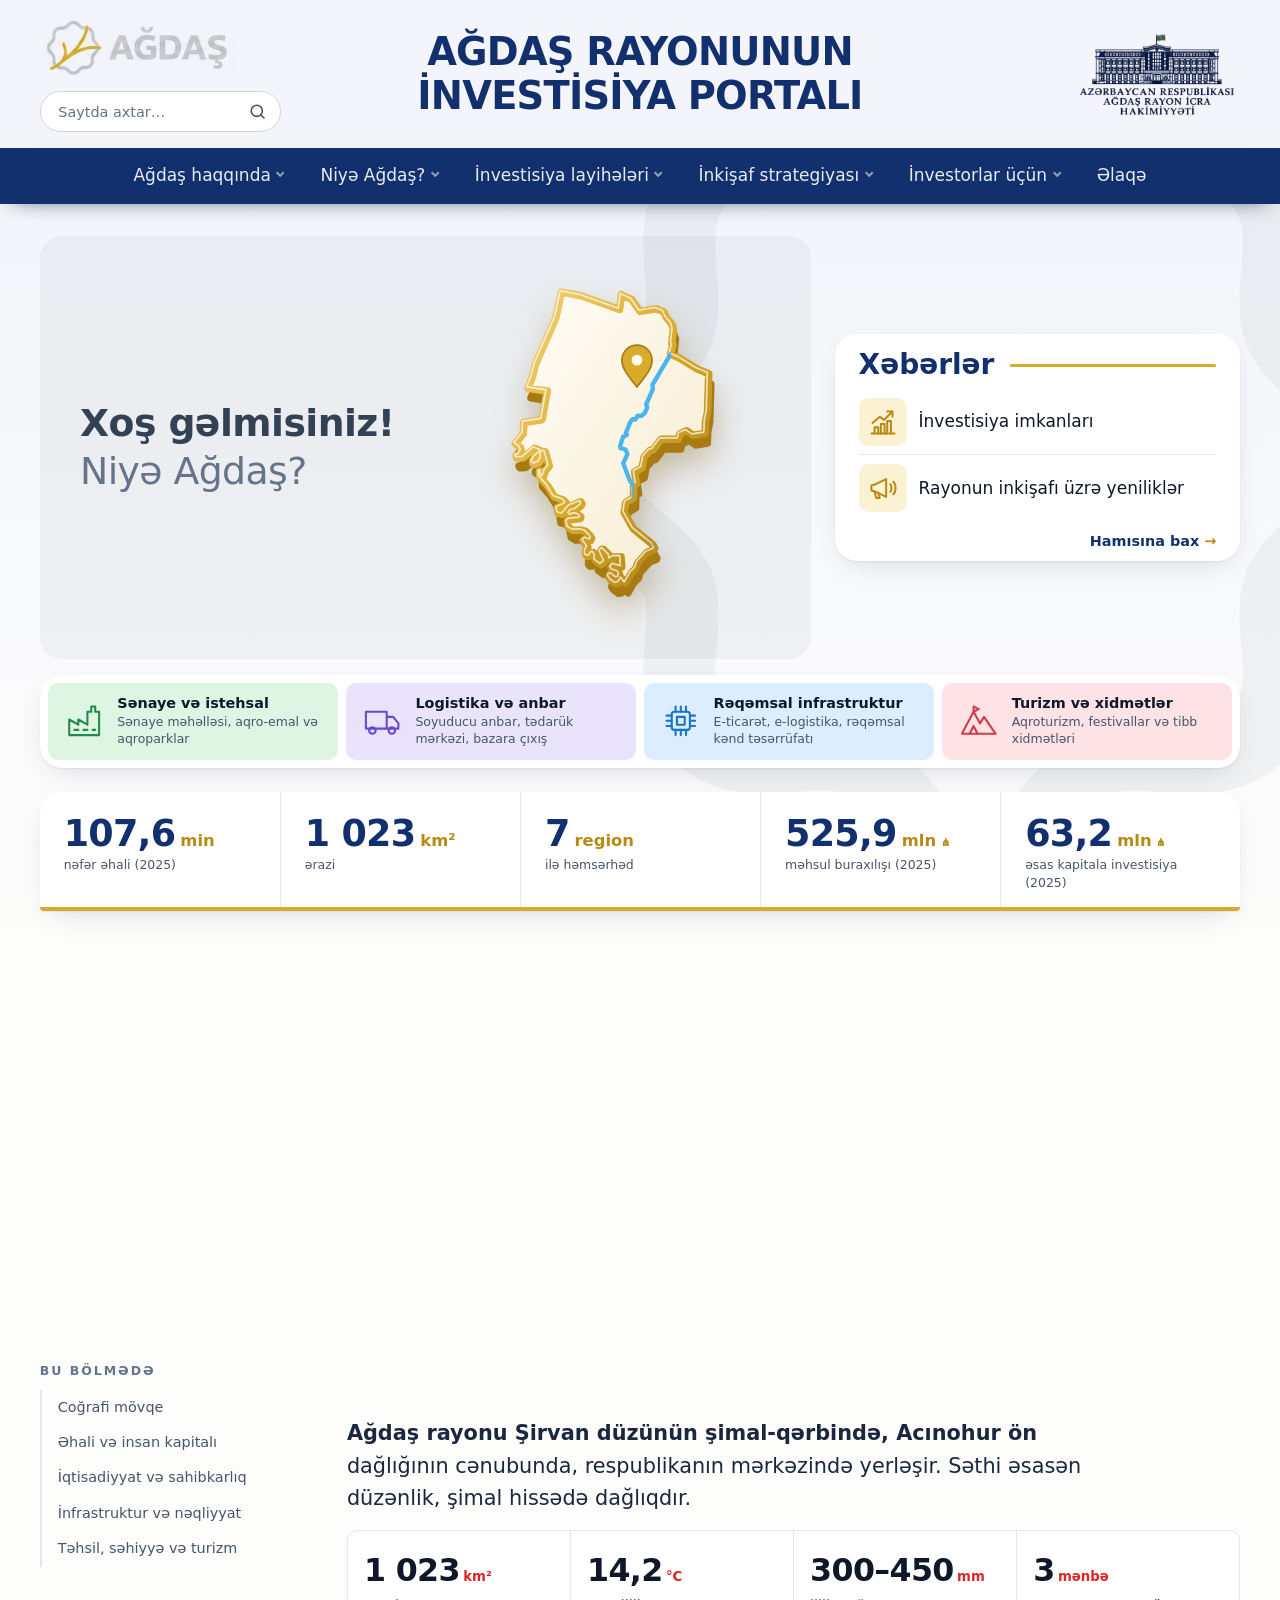
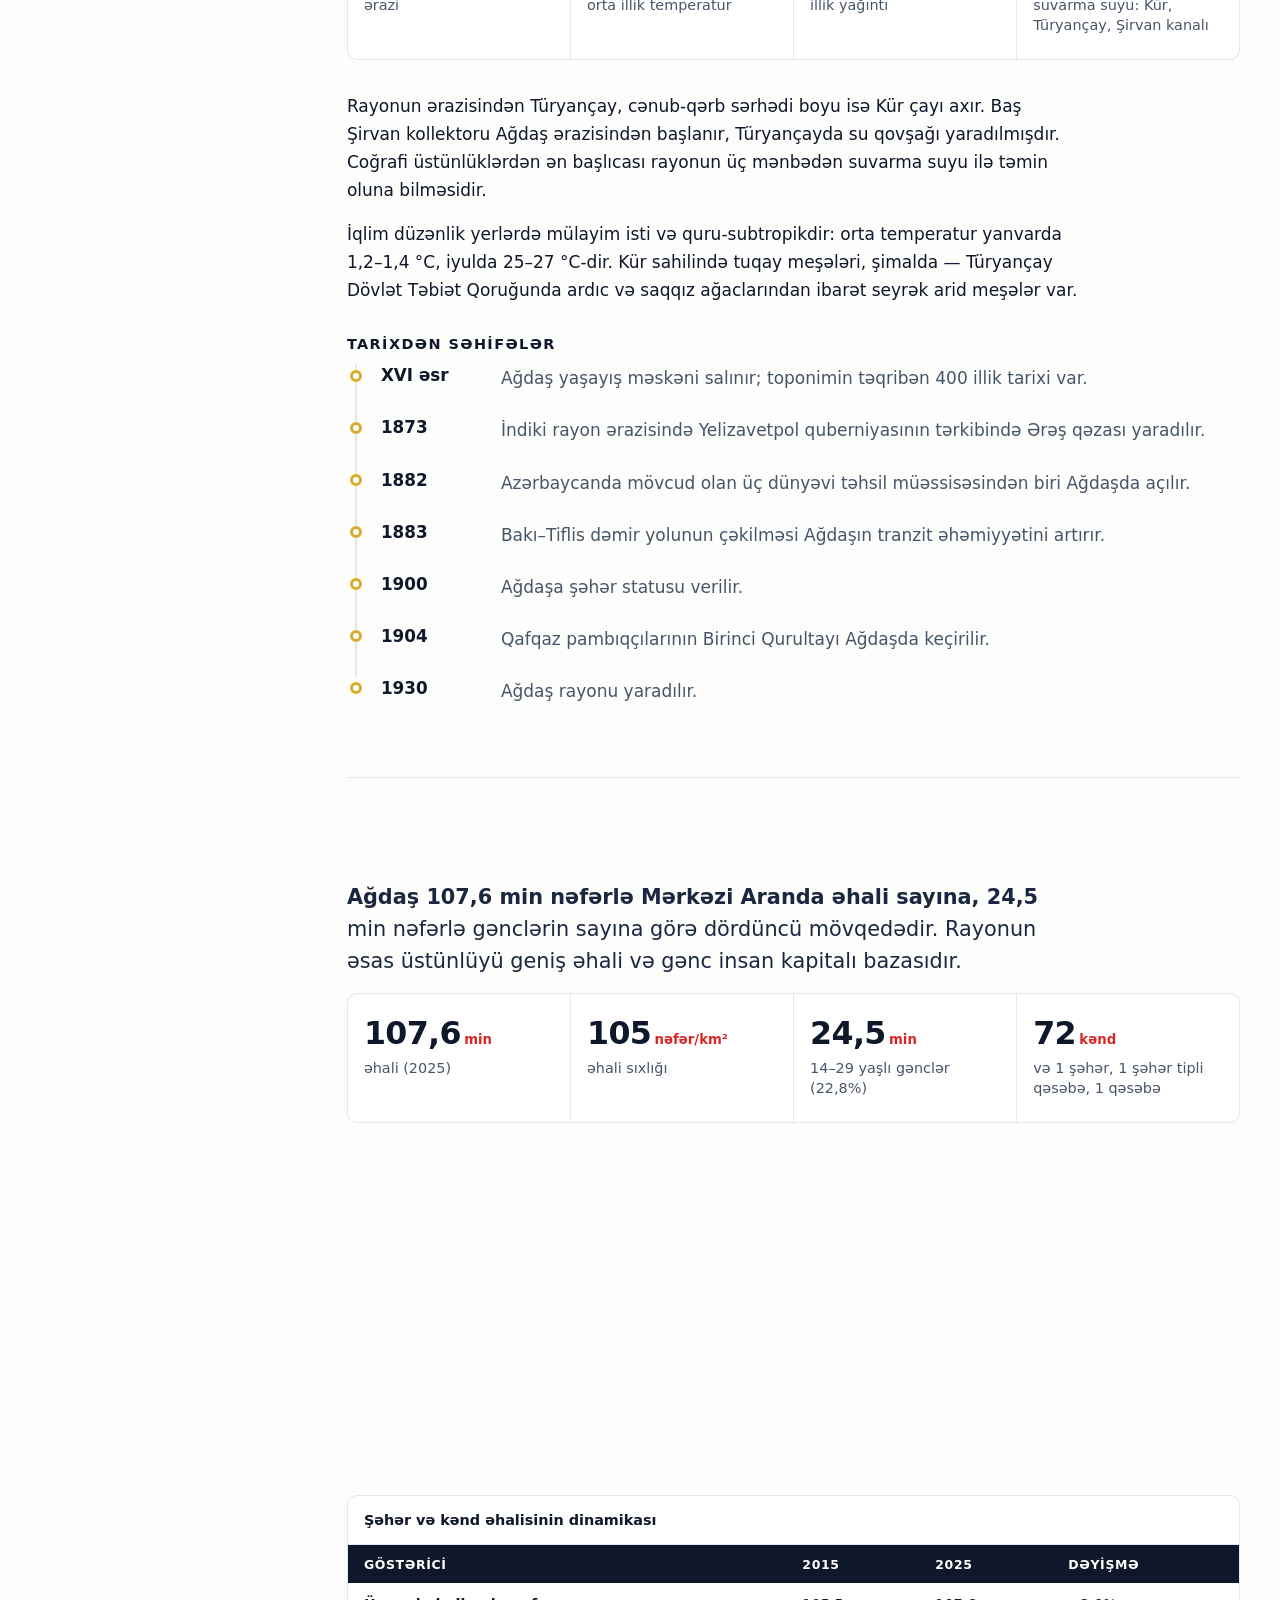
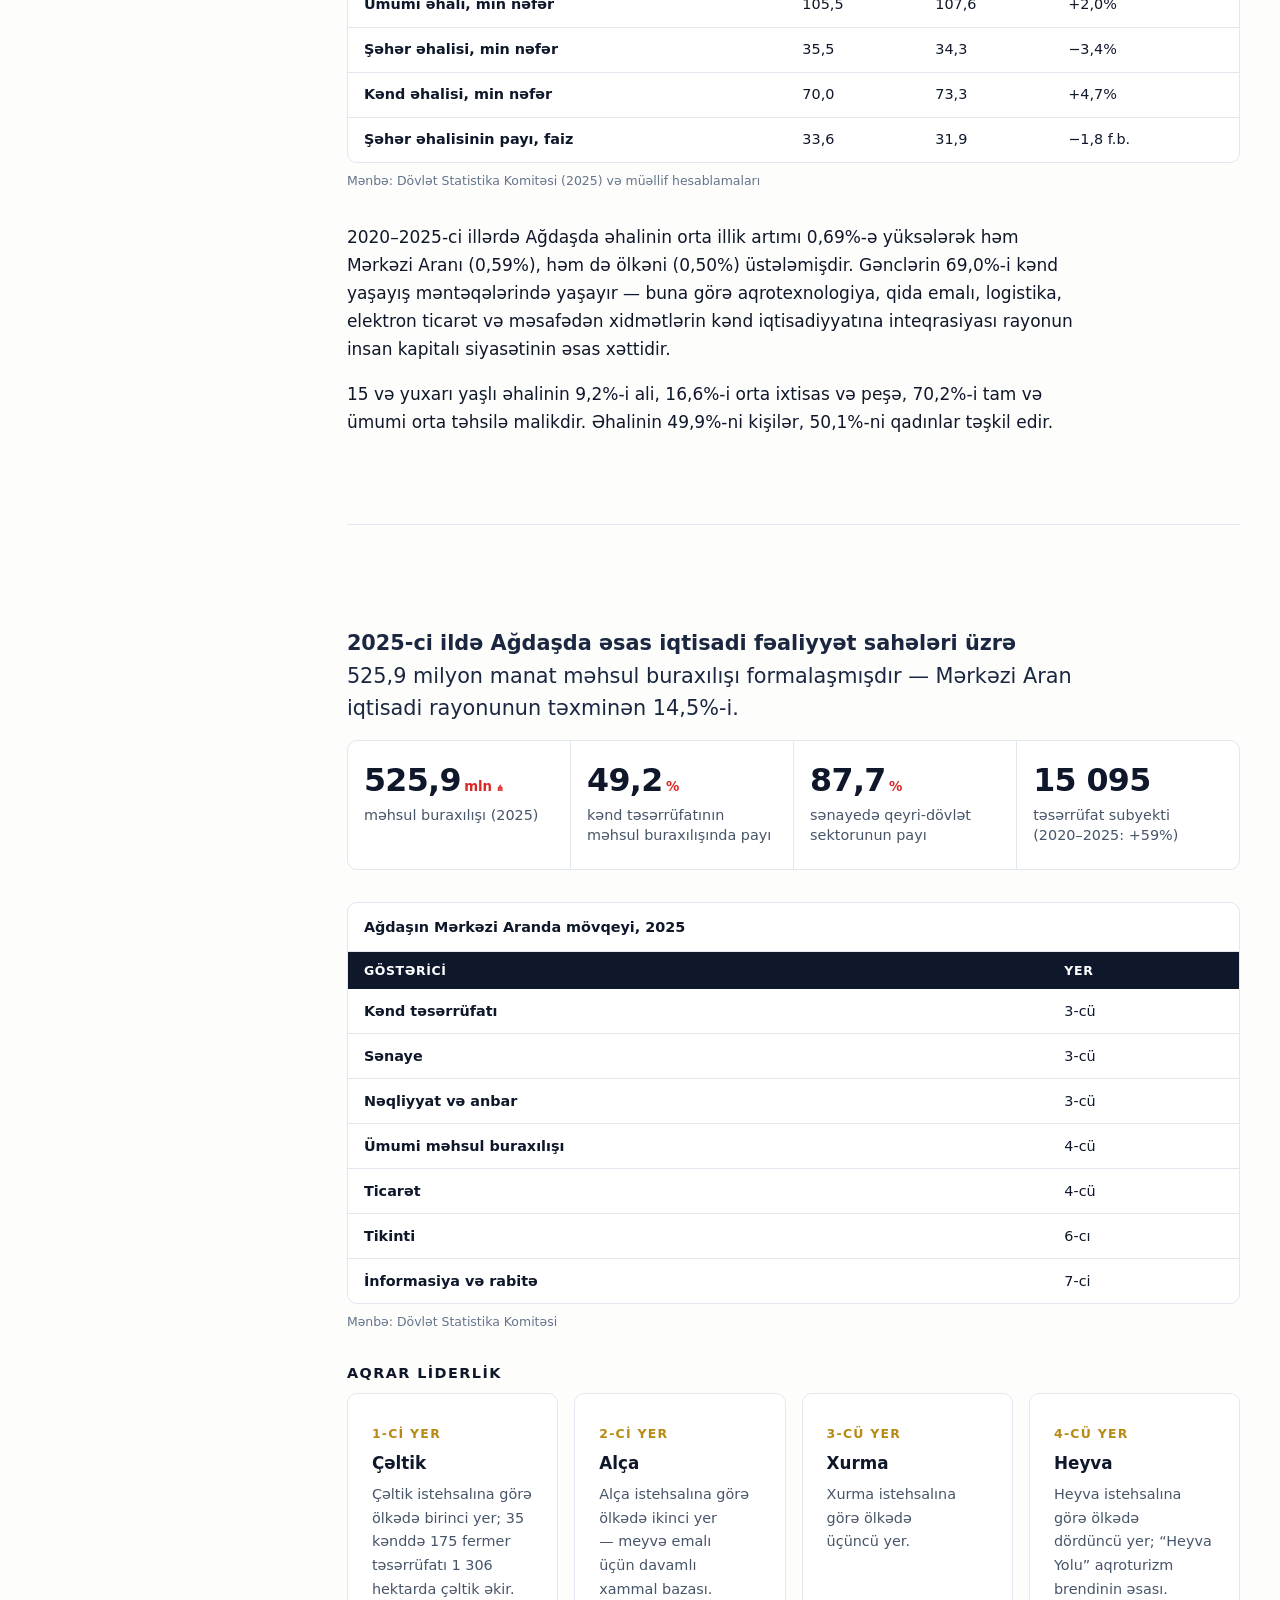
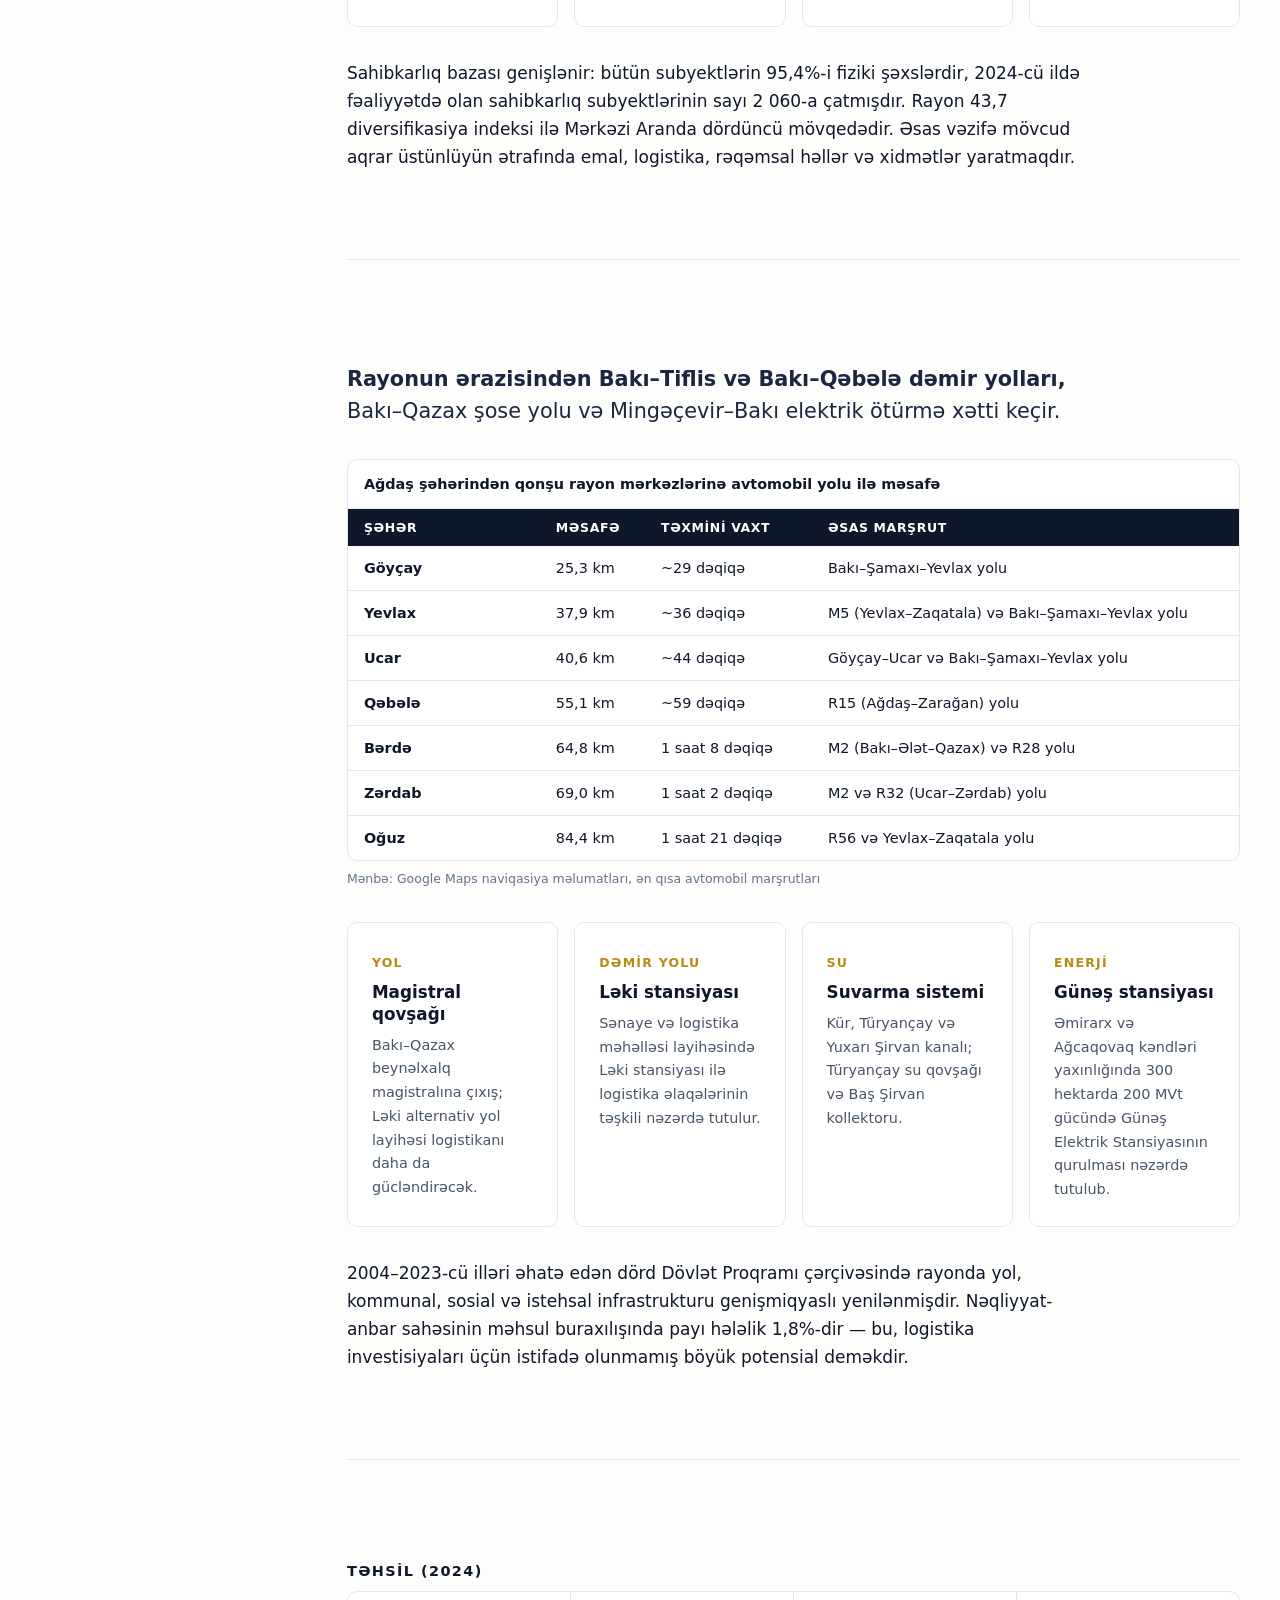
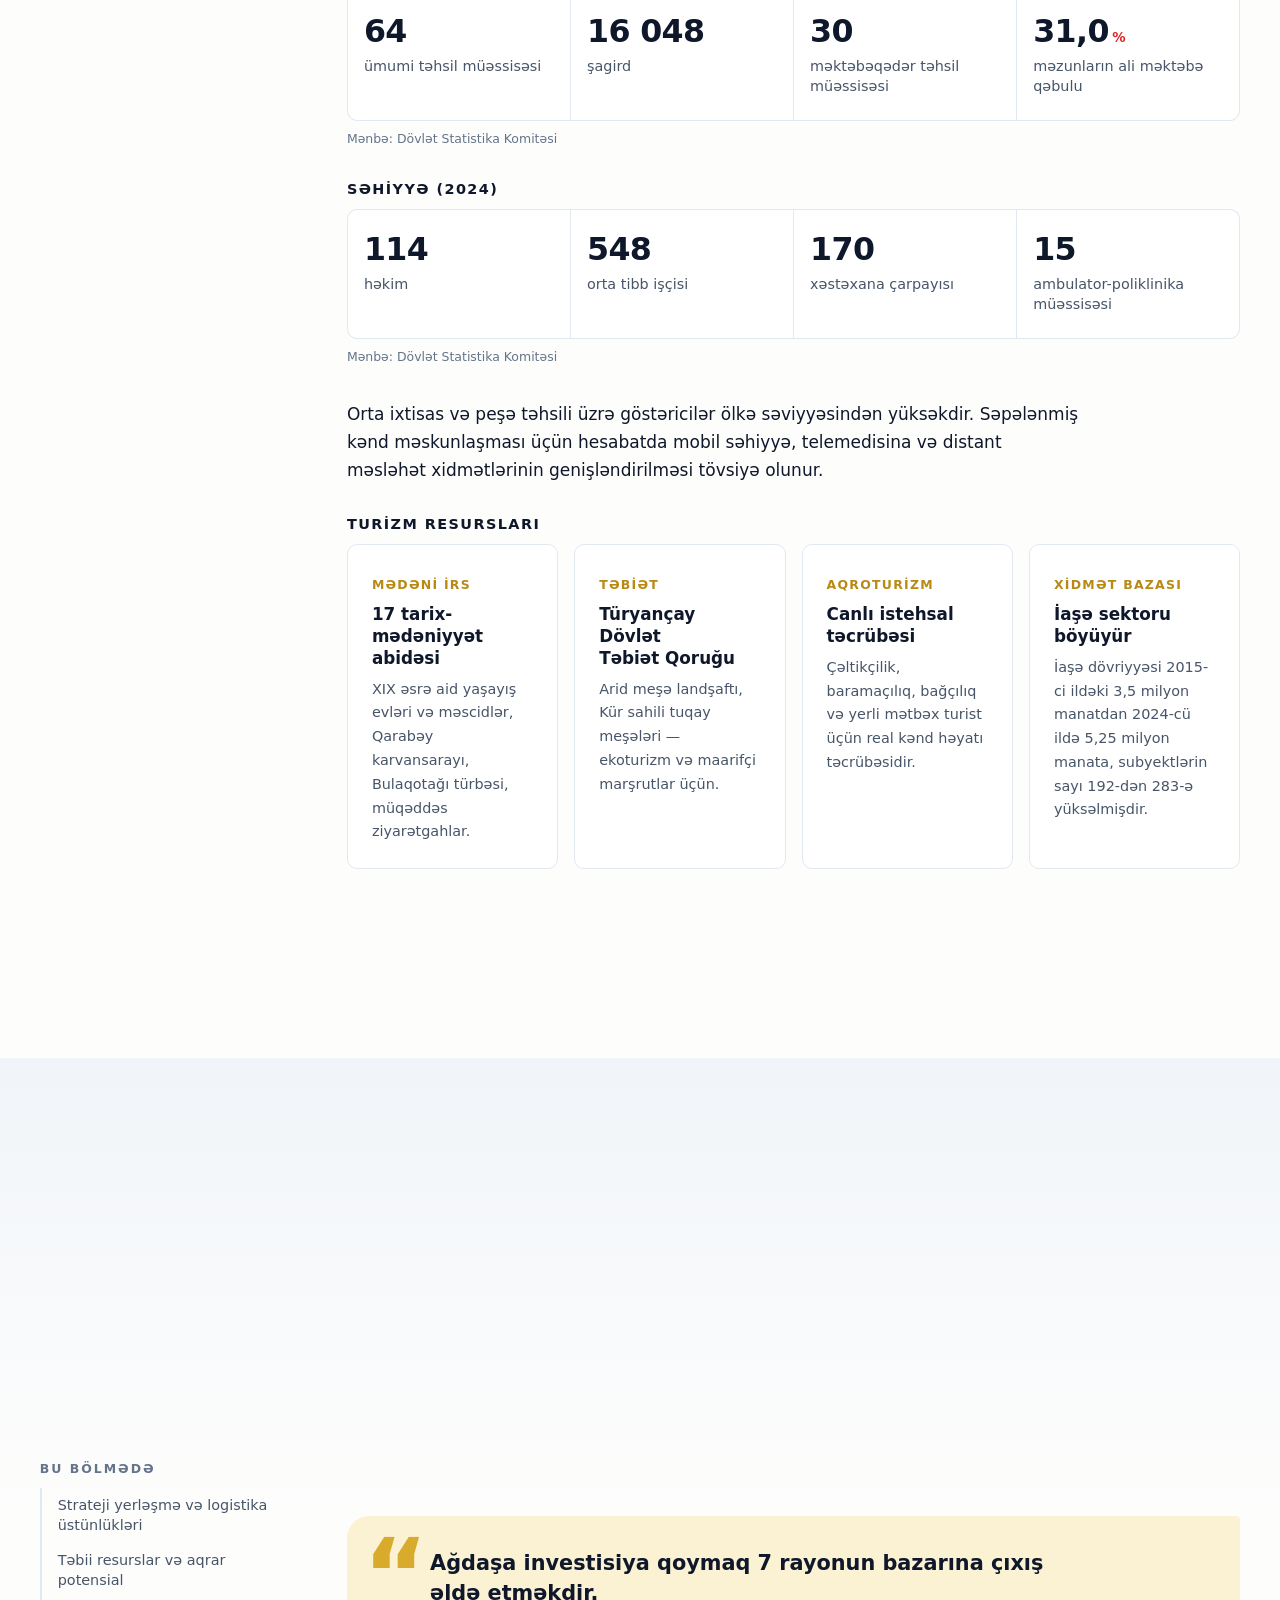
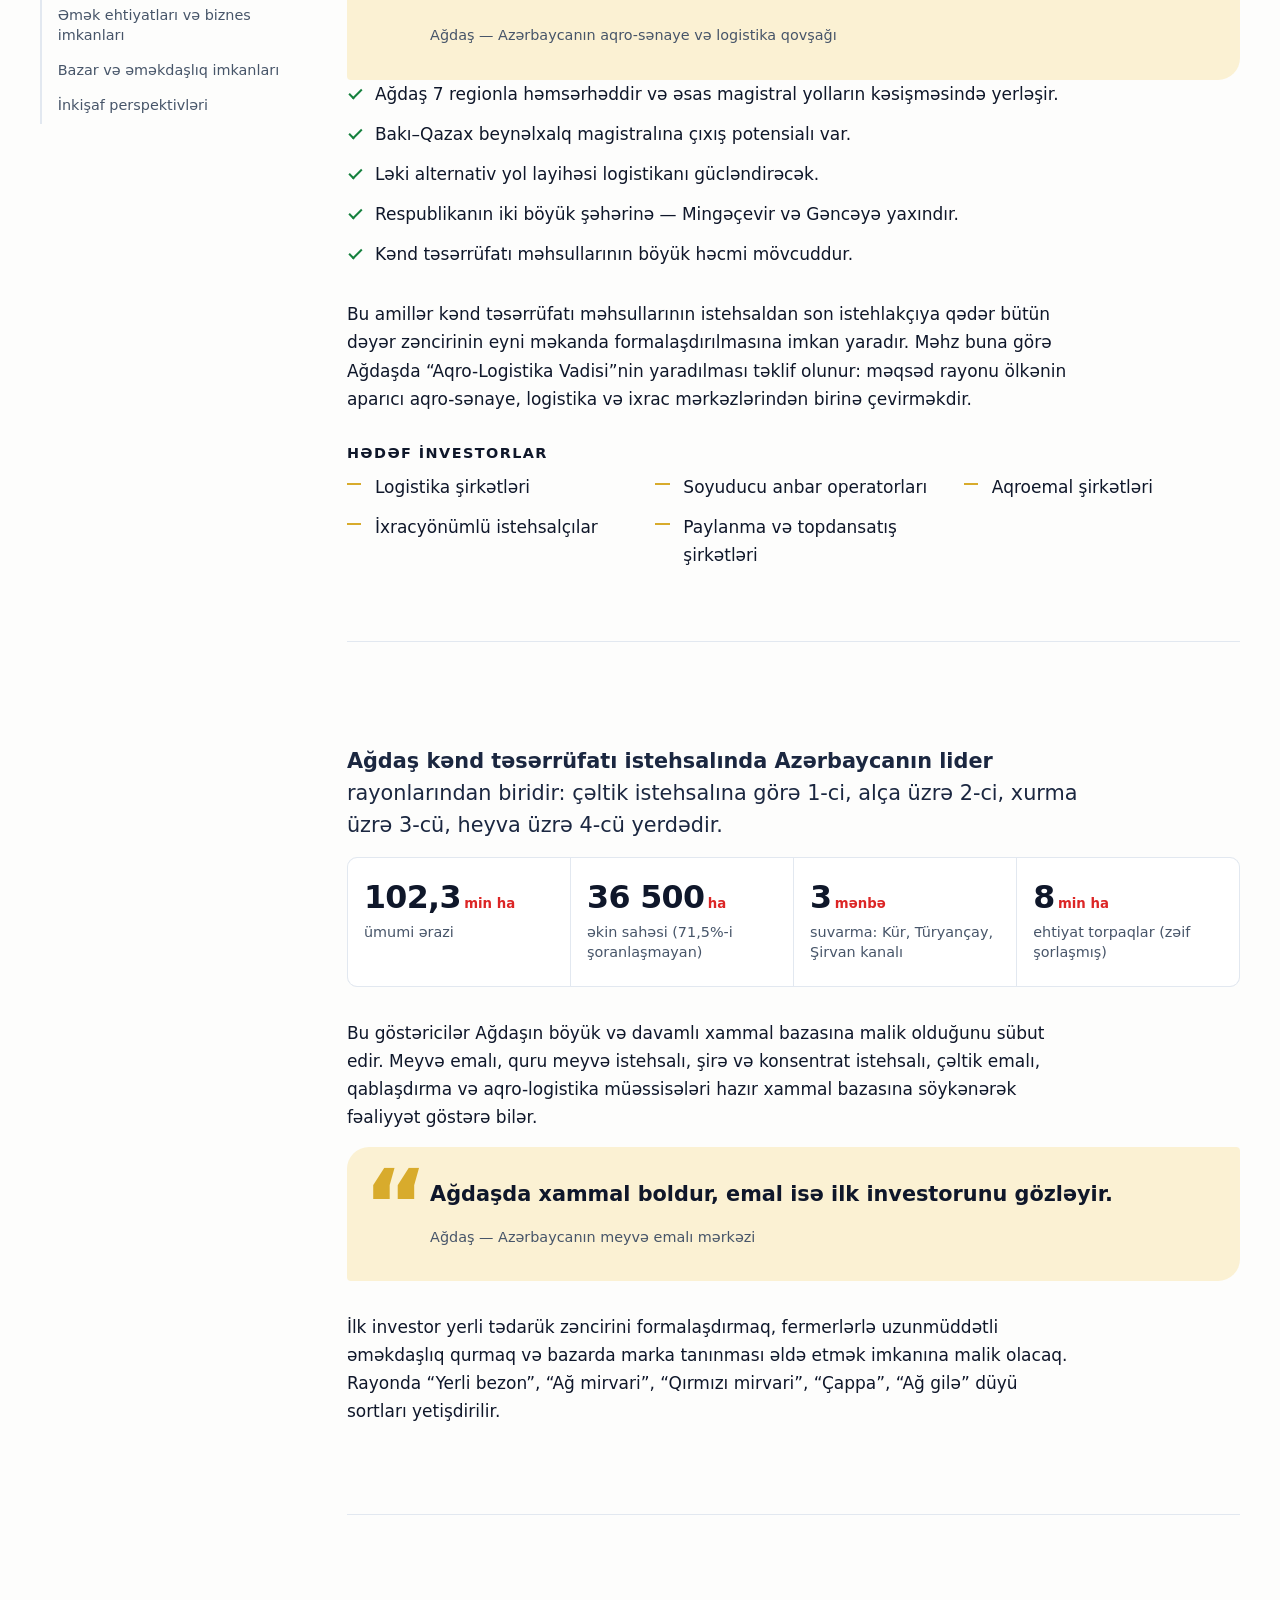
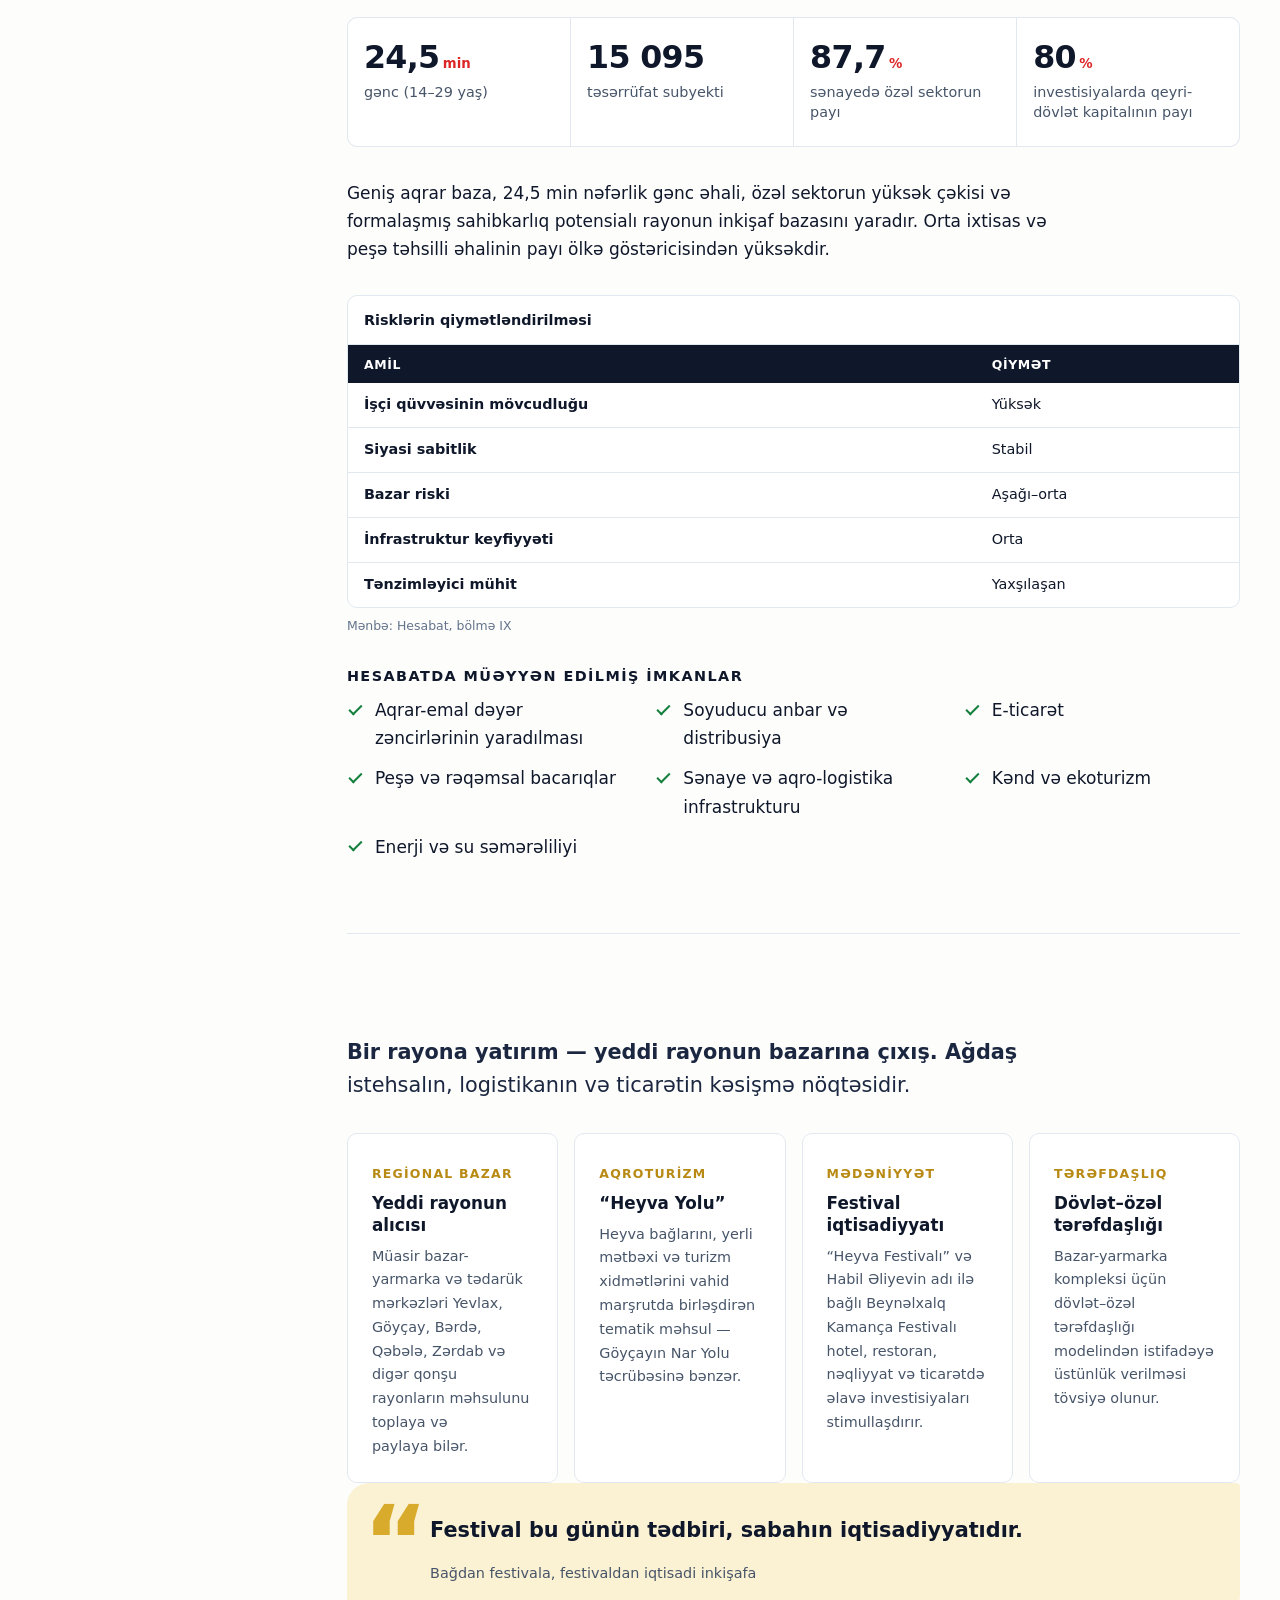
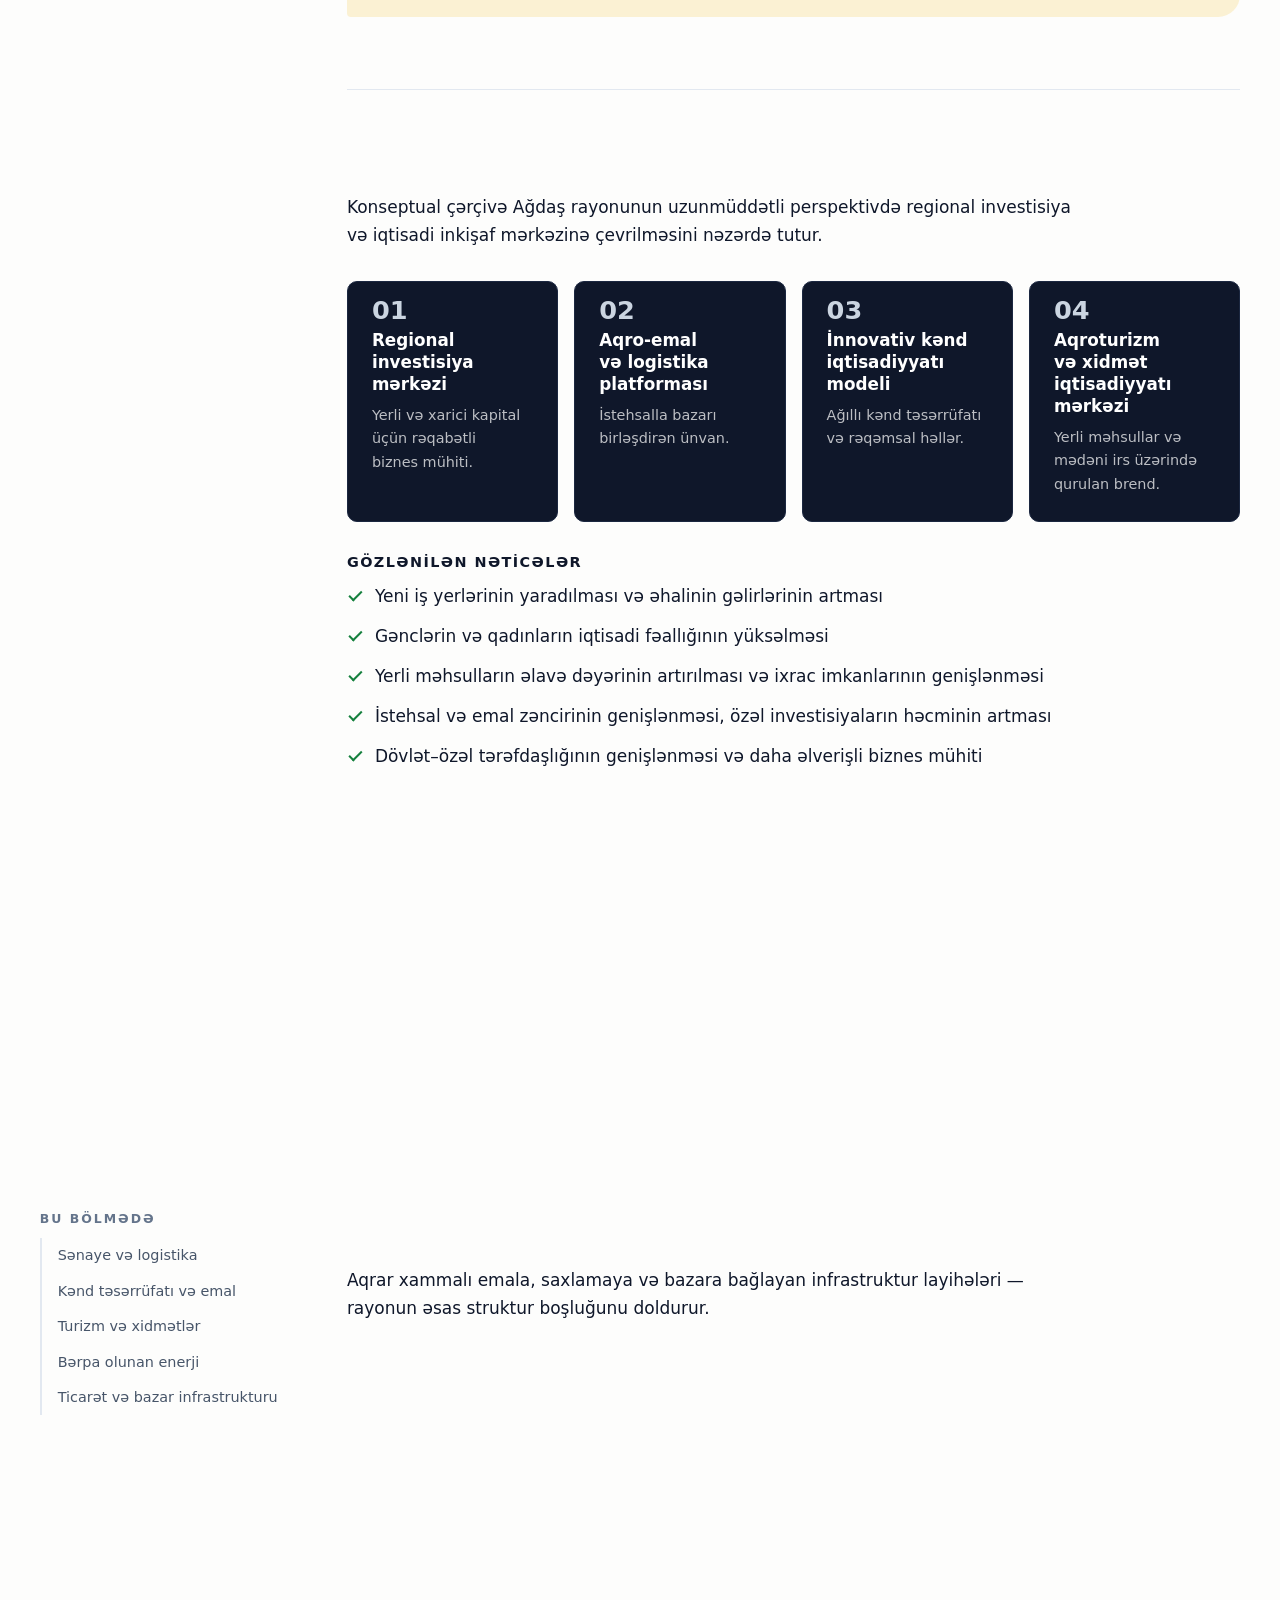
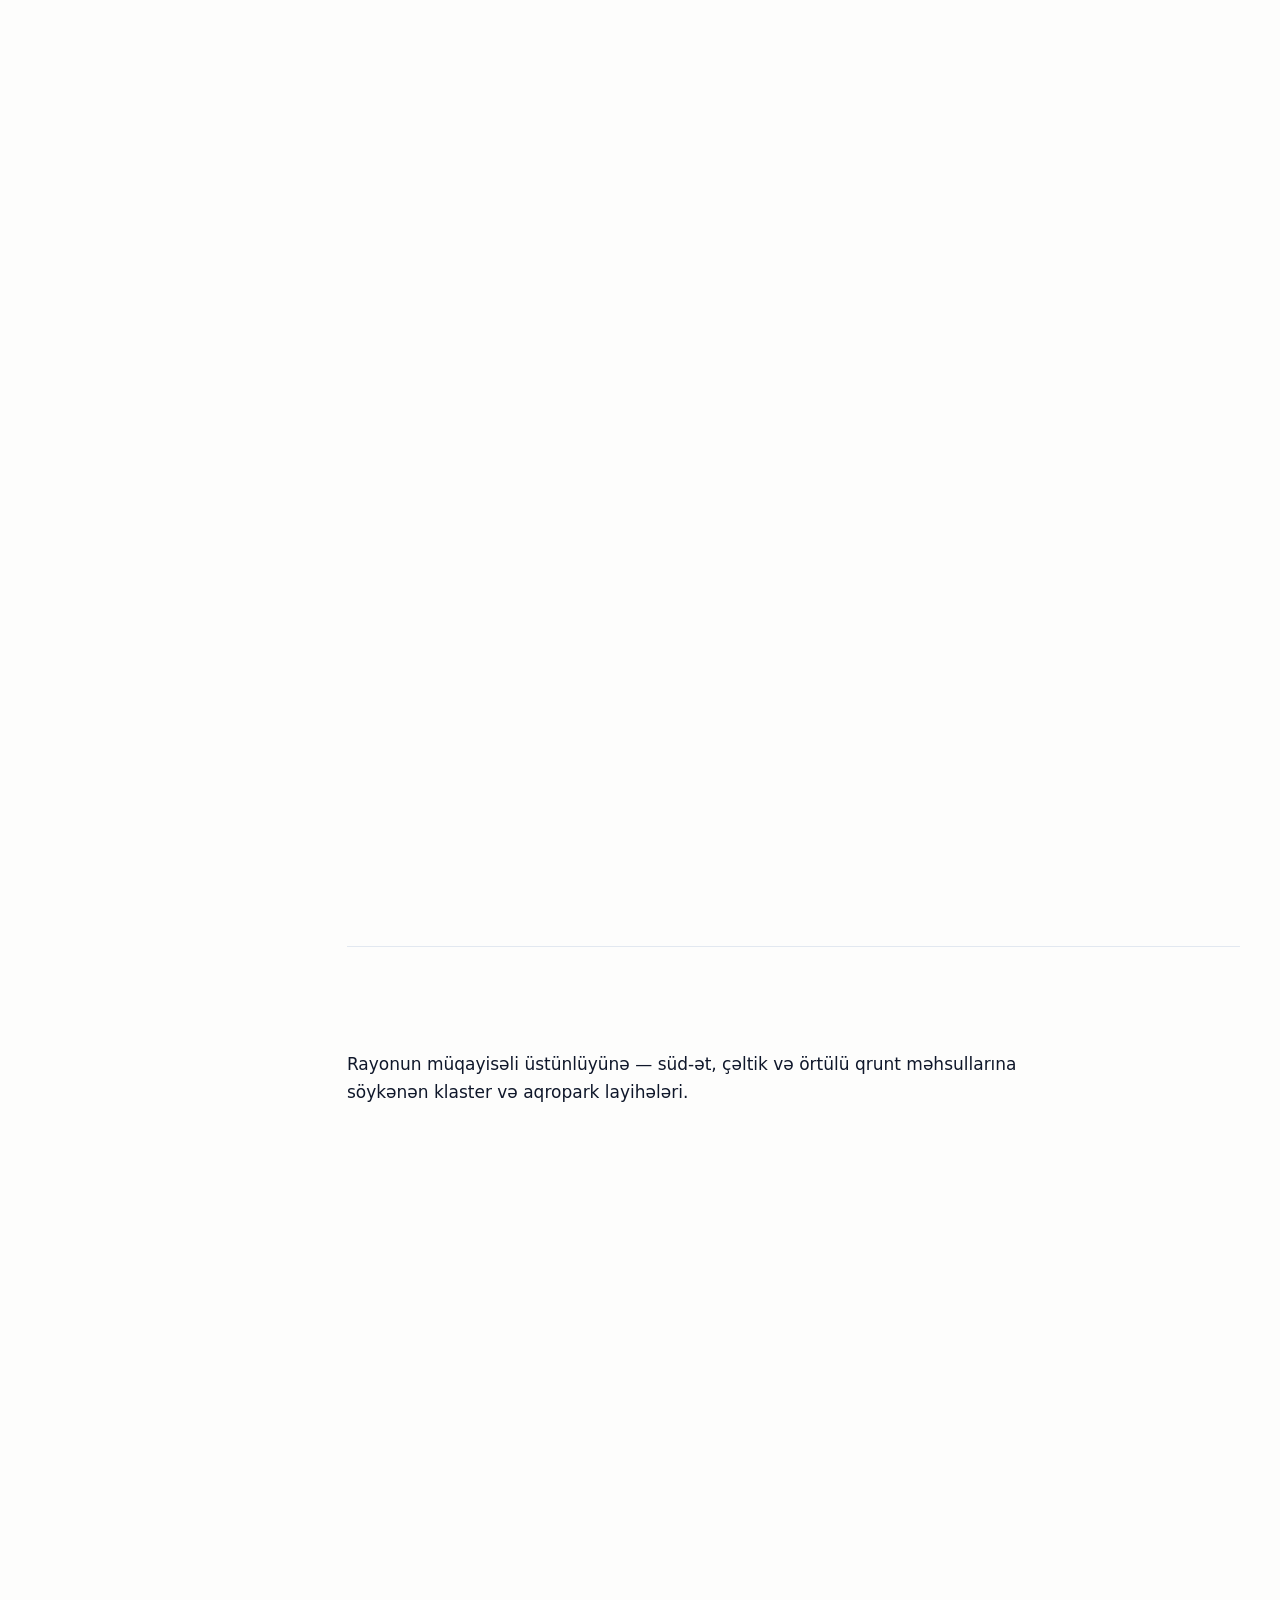
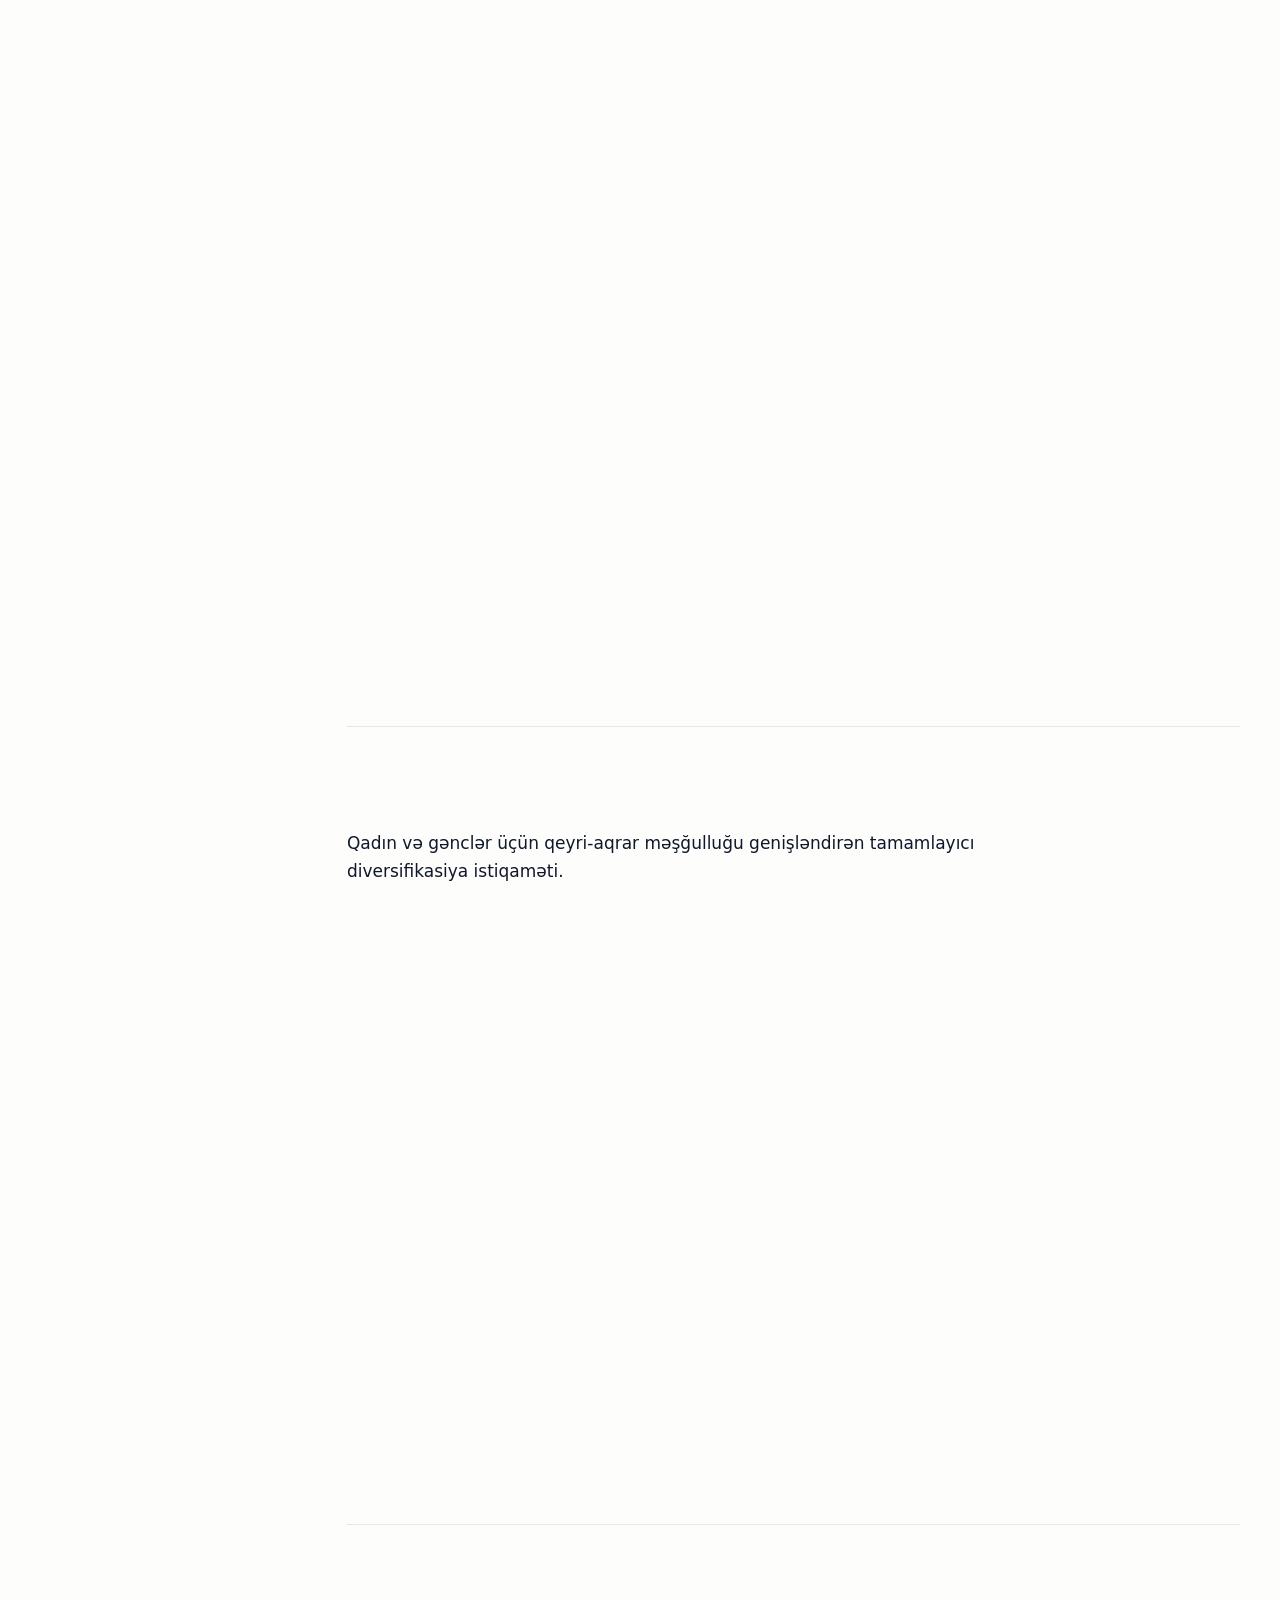
==== commit daa2f229: "feat: refresh header branding and harden site search Swap hero/header titles, place the government b" ====
--- a/index.html
+++ b/index.html
@@ -14,26 +14,30 @@
   <link rel="preconnect" href="https://fonts.gstatic.com" crossorigin>
   <link rel="stylesheet" href="https://fonts.googleapis.com/css2?family=Inter:wght@400;500;600&family=Montserrat:wght@600;700;800&display=swap">
   <link rel="stylesheet" href="styles/tokens.css">
-  <link rel="stylesheet" href="styles/layout.css">
+  <link rel="stylesheet" href="styles/layout.css?v=2">
   <link rel="stylesheet" href="styles/sections.css">
-  <link rel="stylesheet" href="styles/blocks.css">
+  <link rel="stylesheet" href="styles/blocks.css?v=2">
 </head>
 <body>
   <a class="skip-link" href="#main">Əsas məzmuna keç</a>
 
   <header class="site-header">
     <div class="wrap site-header__inner">
-      <a class="brand" href="#top" aria-label="Ağdaş Rayon İcra Hakimiyyəti — ana səhifə">
-        <img src="assets/img/agdash-logo.png" width="310" height="100" alt="Ağdaş">
-        <span>Ağdaş Rayon İcra Hakimiyyəti</span>
+      <div class="header-start">
+        <a class="brand brand--mark" href="#top" aria-label="Ağdaş — ana səhifə">
+          <img src="assets/img/agdash-logo.png" width="310" height="100" alt="Ağdaş">
+        </a>
+        <form class="search" role="search" id="site-search" autocomplete="off">
+          <label class="visually-hidden" for="search-input">Saytda axtar</label>
+          <input id="search-input" type="search" placeholder="Saytda axtar…" role="combobox" aria-autocomplete="list" aria-controls="search-results" aria-expanded="false">
+          <svg viewBox="0 0 24 24" aria-hidden="true" focusable="false"><circle cx="11" cy="11" r="7"/><path d="m20 20-3.6-3.6"/></svg>
+          <ul class="search__results" id="search-results" role="listbox" hidden></ul>
+        </form>
+      </div>
+      <a class="site-title" href="#top">Ağdaş Rayonunun<br>İnvestisiya Portalı</a>
+      <a class="brand brand--authority" href="#top" aria-label="Ağdaş Rayon İcra Hakimiyyəti — ana səhifə">
+        <img src="assets/img/azerbaijan-government-building-emblem.png" width="200" height="120" alt="Ağdaş Rayon İcra Hakimiyyəti">
       </a>
-      <a class="site-title" href="#top">Niyə Ağdaş?</a>
-      <form class="search" role="search" id="site-search" autocomplete="off">
-        <label class="visually-hidden" for="search-input">Saytda axtar</label>
-        <input id="search-input" type="search" placeholder="Saytda axtar…" aria-controls="search-results" aria-expanded="false">
-        <svg viewBox="0 0 24 24" aria-hidden="true" focusable="false"><circle cx="11" cy="11" r="7"/><path d="m20 20-3.6-3.6"/></svg>
-        <ul class="search__results" id="search-results" hidden></ul>
-      </form>
     </div>
   </header>
 
@@ -53,7 +57,7 @@
       <div class="wrap">
         <div class="hero__top">
           <div class="welcome">
-            <h1 id="hero-heading">Xoş gəlmisiniz! <span>Ağdaş Rayonunun İnvestisiya Portalı</span></h1>
+            <h1 id="hero-heading">Xoş gəlmisiniz! <span>Niyə Ağdaş?</span></h1>
             <svg class="district-map" viewBox="60 0 140 210" role="img" aria-labelledby="map-title">
               <title id="map-title">Ağdaş rayonunun sərhədi, Türyançay və Ağdaş şəhəri (OpenStreetMap)</title>
               <defs>
@@ -137,10 +141,10 @@
   <script defer src="content/strategy.js"></script>
   <script defer src="content/investors.js"></script>
   <script defer src="js/blocks.js"></script>
-  <script defer src="js/projects.js"></script>
+  <script defer src="js/projects.js?v=3"></script>
   <script defer src="js/hero.js"></script>
   <script defer src="js/nav.js"></script>
-  <script defer src="js/search.js"></script>
+  <script defer src="js/search.js?v=4"></script>
   <script defer src="js/main.js"></script>
 </body>
 </html>
--- a/styles/layout.css
+++ b/styles/layout.css
@@ -60,23 +60,28 @@
 
 .visually-hidden { position: absolute; width: 1px; height: 1px; overflow: hidden; clip-path: inset(50%); white-space: nowrap; }
 
-/* Site header: logo + authority name, centred site title, search */
+/* Site header: left mark + search, centred title, right authority logo + name */
 .site-header { background: var(--mist); }
 .site-header__inner { display: grid; grid-template-columns: 1fr auto 1fr; align-items: center; gap: var(--space-5); padding-block: var(--space-4); }
-.brand { display: inline-grid; justify-self: start; gap: var(--space-1); text-decoration: none; color: var(--navy-800); font: 600 var(--text-sm)/1.3 var(--font-body); }
-.brand img { height: clamp(2.6rem, 2rem + 2.4vw, 4.25rem); width: auto; mix-blend-mode: multiply; }
-.site-title { font: 800 clamp(1.5rem, 0.9rem + 2.6vw, 3rem)/1 var(--font-display); letter-spacing: -0.02em; text-transform: uppercase; color: var(--brand-900); text-decoration: none; white-space: nowrap; }
-
-.search { position: relative; justify-self: end; width: min(100%, 17rem); }
+.header-start { display: grid; justify-self: start; justify-items: start; gap: var(--space-3); max-width: 17rem; }
+.brand { display: inline-grid; gap: var(--space-1); text-decoration: none; color: var(--navy-800); font: 600 var(--text-sm)/1.3 var(--font-body); }
+.brand--mark img { height: clamp(2.6rem, 2rem + 2.4vw, 4.25rem); width: auto; mix-blend-mode: multiply; }
+.brand--authority { justify-self: end; }
+.brand--authority img { height: clamp(3.6rem, 2.8rem + 3vw, 6rem); width: auto; display: block; }
+.site-title { font: 800 clamp(1.25rem, 0.8rem + 2vw, 2.4rem)/1.15 var(--font-display); letter-spacing: -0.02em; text-transform: uppercase; color: var(--brand-900); text-decoration: none; text-align: center; }
+
+.search { position: relative; width: min(100%, 17rem); z-index: 1; }
+.search.is-open { z-index: 80; }
 .search input { width: 100%; height: 2.6rem; padding: 0 2.6rem 0 1.1rem; font: inherit; font-size: var(--text-sm); color: var(--navy-900); background: var(--white); border: 1px solid var(--slate-300); border-radius: var(--radius-pill); transition: border-color var(--duration-fast), box-shadow var(--duration-fast); }
 .search input::placeholder { color: var(--slate-500); }
 .search input:hover { border-color: var(--slate-500); }
 .search input:focus { outline: none; border-color: var(--brand-900); box-shadow: 0 0 0 3px var(--blue-100); }
 .search input::-webkit-search-cancel-button { display: none; }
 .search > svg { position: absolute; right: 0.85rem; top: 0.7rem; width: 1.2rem; height: 1.2rem; fill: none; stroke: var(--slate-600); stroke-width: 2; stroke-linecap: round; pointer-events: none; }
-.search__results { position: absolute; z-index: 60; top: calc(100% + 0.4rem); right: 0; width: min(22rem, 92vw); margin: 0; padding: var(--space-2); list-style: none; background: var(--white); border: 1px solid var(--color-line); border-radius: var(--radius-md); box-shadow: var(--shadow-lift); }
+.search__results { position: absolute; z-index: 80; top: calc(100% + 0.4rem); left: 0; width: min(24rem, 92vw); max-height: min(22rem, 70vh); overflow: auto; margin: 0; padding: var(--space-2); list-style: none; background: var(--white); border: 1px solid var(--color-line); border-radius: var(--radius-md); box-shadow: var(--shadow-lift); }
 .search__results a { display: grid; gap: 2px; padding: 0.55rem 0.75rem; border-radius: var(--radius-sm); color: var(--navy-900); text-decoration: none; font-size: var(--text-sm); line-height: 1.35; }
-.search__results a:hover, .search__results a:focus-visible { background: var(--mist); color: var(--brand-900); }
+.search__results a:hover, .search__results a:focus-visible, .search__results a.is-active { background: var(--mist); color: var(--brand-900); }
+.search__results a[data-kind="project"] strong::before { content: "Layihə · "; font-weight: 600; color: var(--slate-500); }
 .search__results span { font-size: var(--text-xs); color: var(--slate-500); }
 .search__empty { padding: 0.6rem 0.75rem; font-size: var(--text-sm); color: var(--slate-500); }
 
@@ -221,8 +226,10 @@
 
 @media (max-width: 52rem) {
   .site-header__inner { grid-template-columns: 1fr auto; gap: var(--space-3) var(--space-4); }
-  .search { grid-column: 1 / -1; justify-self: stretch; width: 100%; }
-  .search__results { left: 0; right: auto; width: 100%; }
+  .header-start { grid-column: 1 / -1; max-width: none; justify-self: stretch; }
+  .search { width: 100%; }
+  .search__results { width: 100%; }
+  .brand--authority img { height: clamp(3rem, 12vw, 4.5rem); }
   .welcome { grid-template-columns: 1fr; text-align: left; }
   .district-map { max-width: 12rem; }
   .sectors { grid-template-columns: repeat(2, minmax(0, 1fr)); }
@@ -232,7 +239,6 @@
 }
 
 @media (max-width: 34rem) {
-  .brand span { font-size: var(--text-xs); }
   .sectors { grid-template-columns: 1fr; }
   .hero-stats { grid-template-columns: 1fr 1fr; }
   .hero-stats > div, .hero-stats > div:nth-child(n+4) { grid-column: auto; border-top: 1px solid var(--color-line); padding: var(--space-4); }
--- a/styles/blocks.css
+++ b/styles/blocks.css
@@ -89,7 +89,7 @@
 /* Project cards */
 .projects { display: grid; grid-template-columns: repeat(auto-fit, minmax(min(20rem, 100%), 1fr)); gap: var(--space-5); }
 .projects > :only-child { max-width: 34rem; }
-.project { display: flex; flex-direction: column; background: var(--white); border: 1px solid var(--color-line); border-radius: var(--radius-md); overflow: hidden; transition: transform var(--duration-normal) var(--ease-out-expo), box-shadow var(--duration-normal); }
+.project { display: flex; flex-direction: column; scroll-margin-top: calc(var(--nav-height) + 1rem); background: var(--white); border: 1px solid var(--color-line); border-radius: var(--radius-md); overflow: hidden; transition: transform var(--duration-normal) var(--ease-out-expo), box-shadow var(--duration-normal); }
 .project:hover, .project:focus-within { transform: translateY(-5px); box-shadow: var(--shadow-lift); }
 .project__media { position: relative; aspect-ratio: 16 / 9; overflow: hidden; background: var(--slate-100); }
 .project__media img { width: 100%; height: 100%; object-fit: cover; object-position: top; transition: transform 1.2s var(--ease-out-expo); }
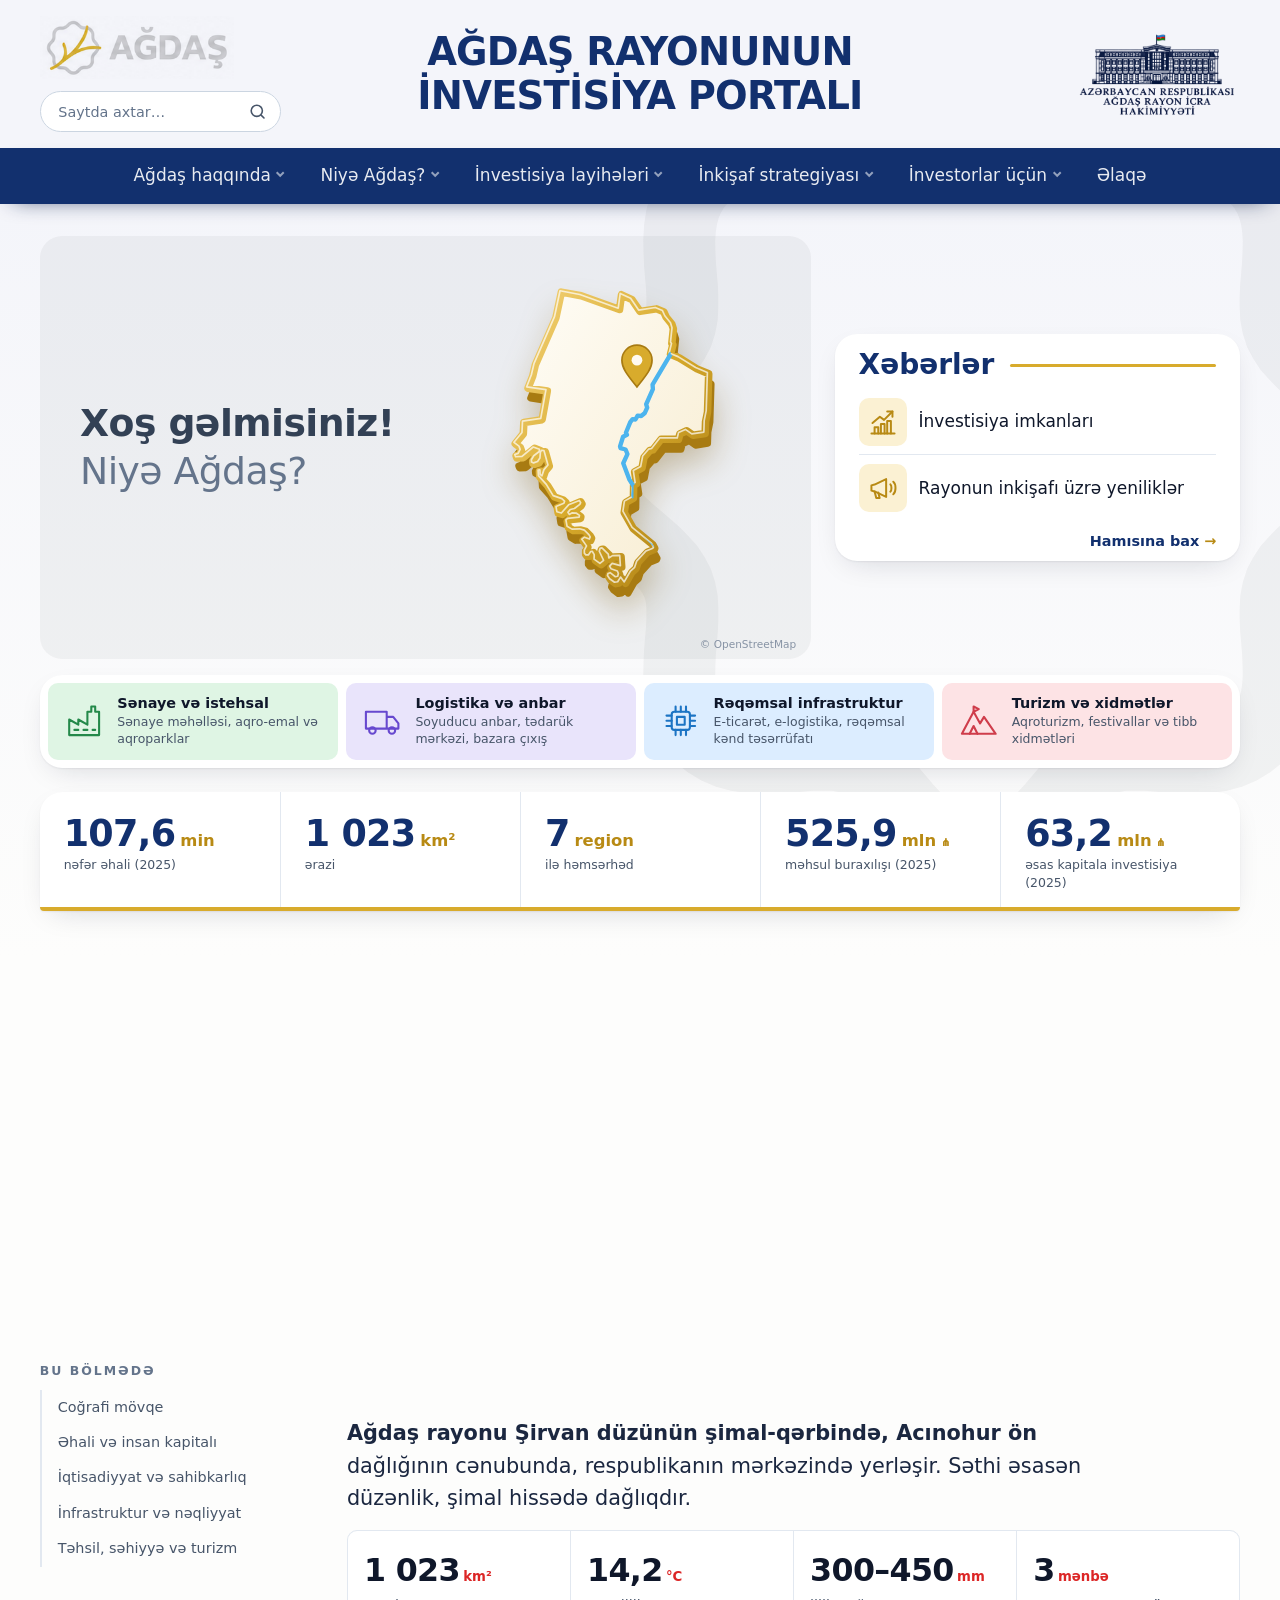
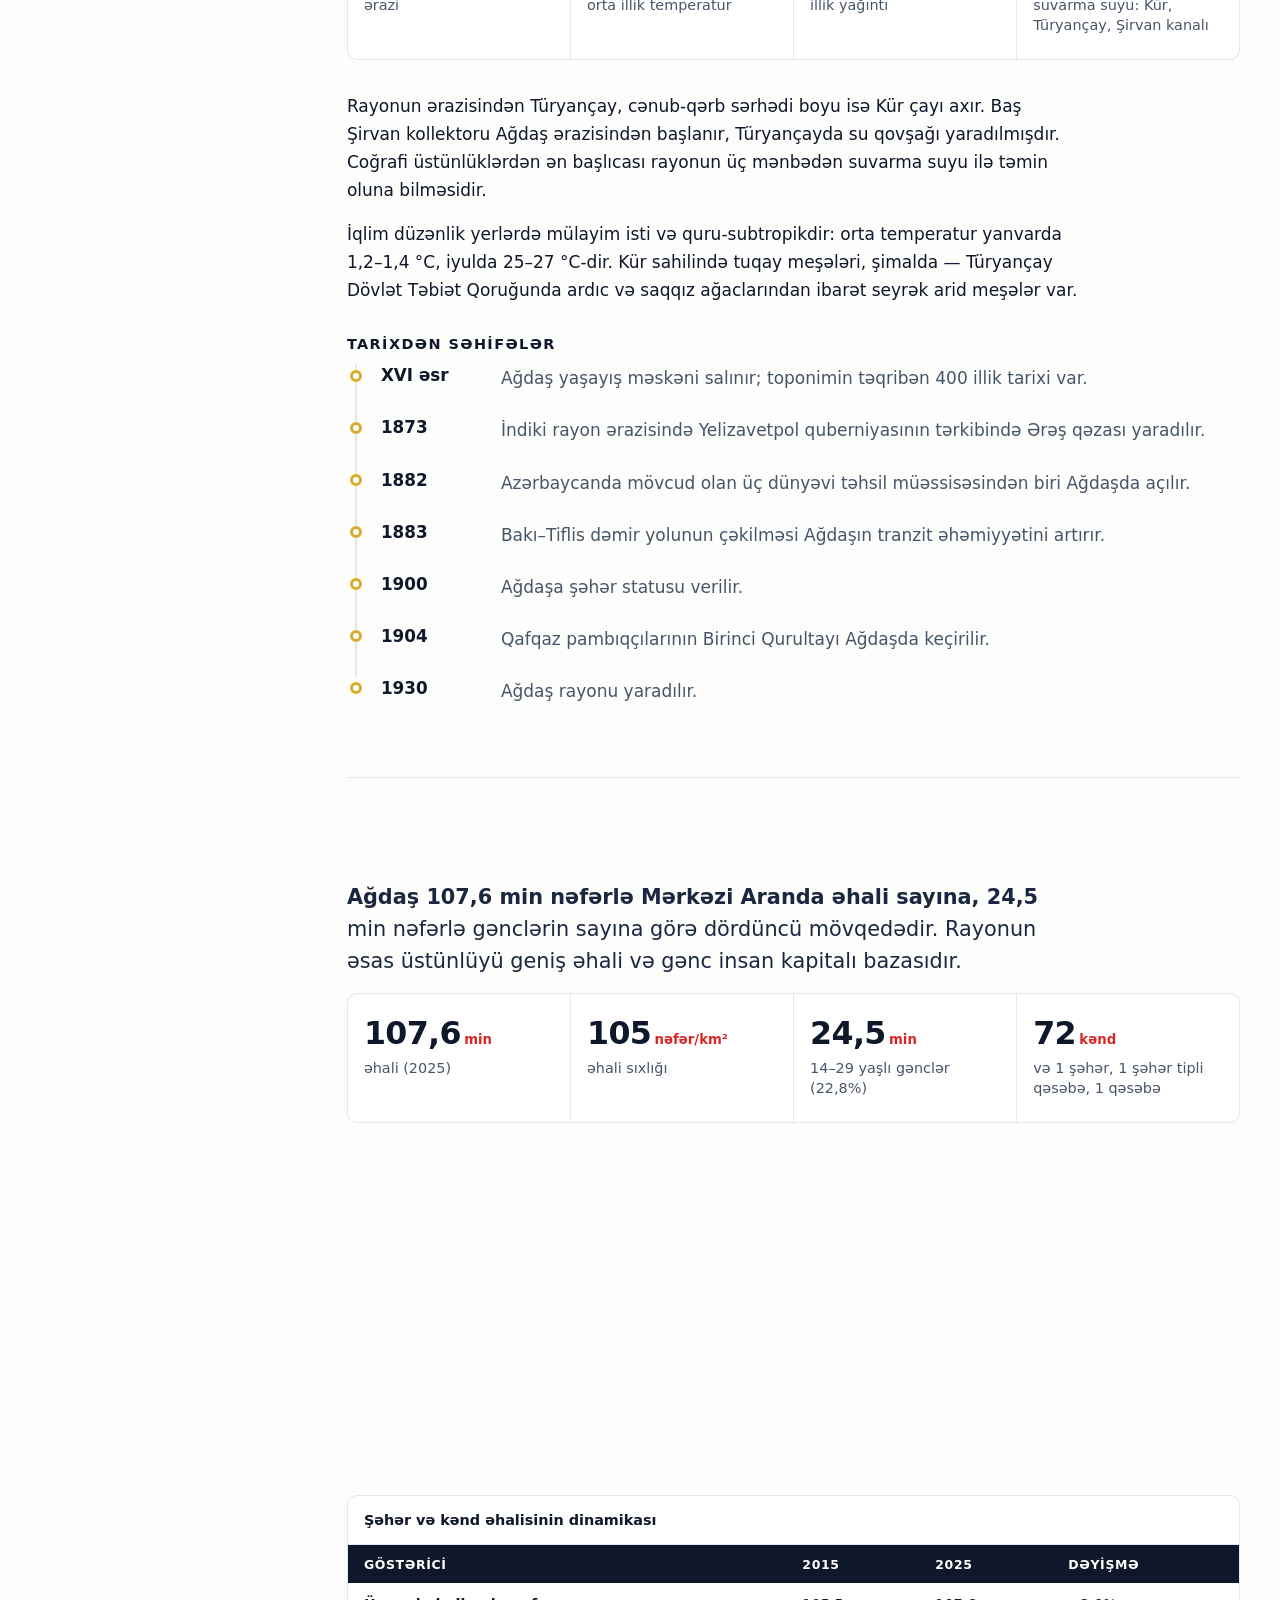
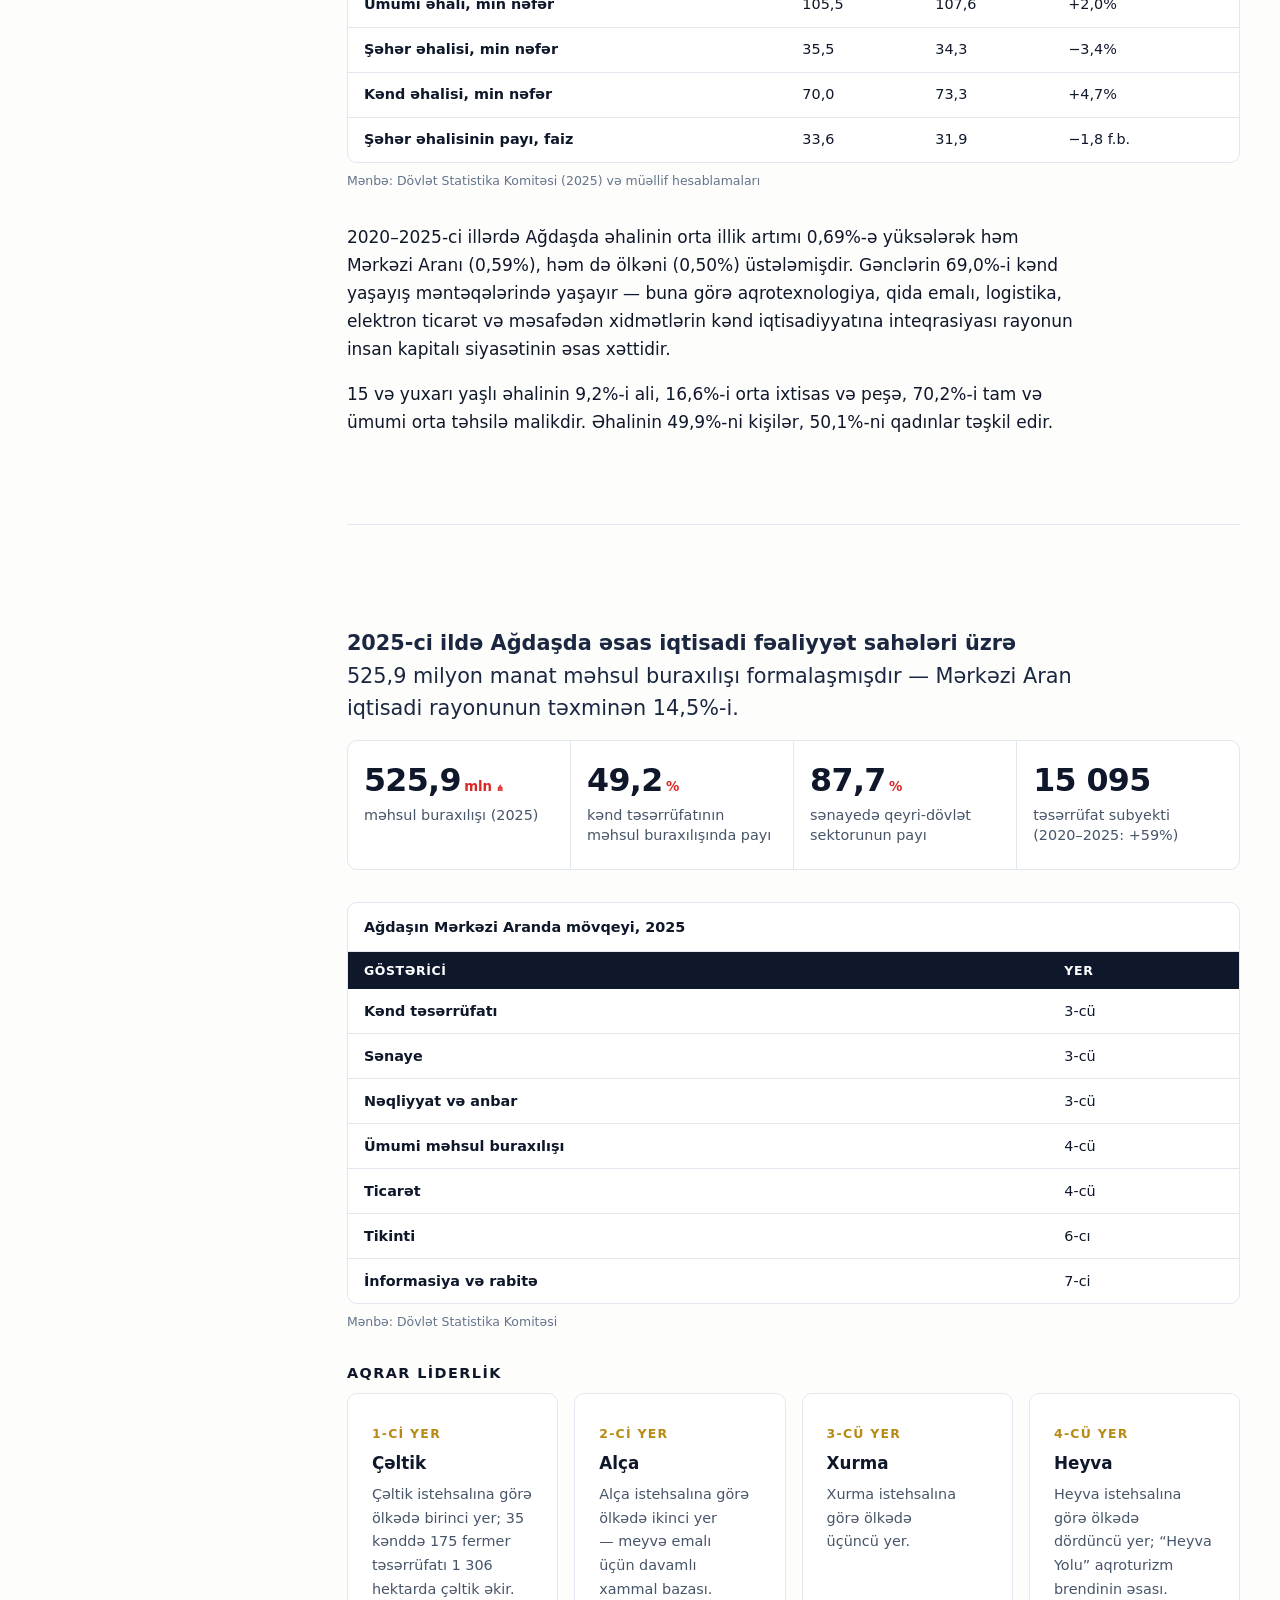
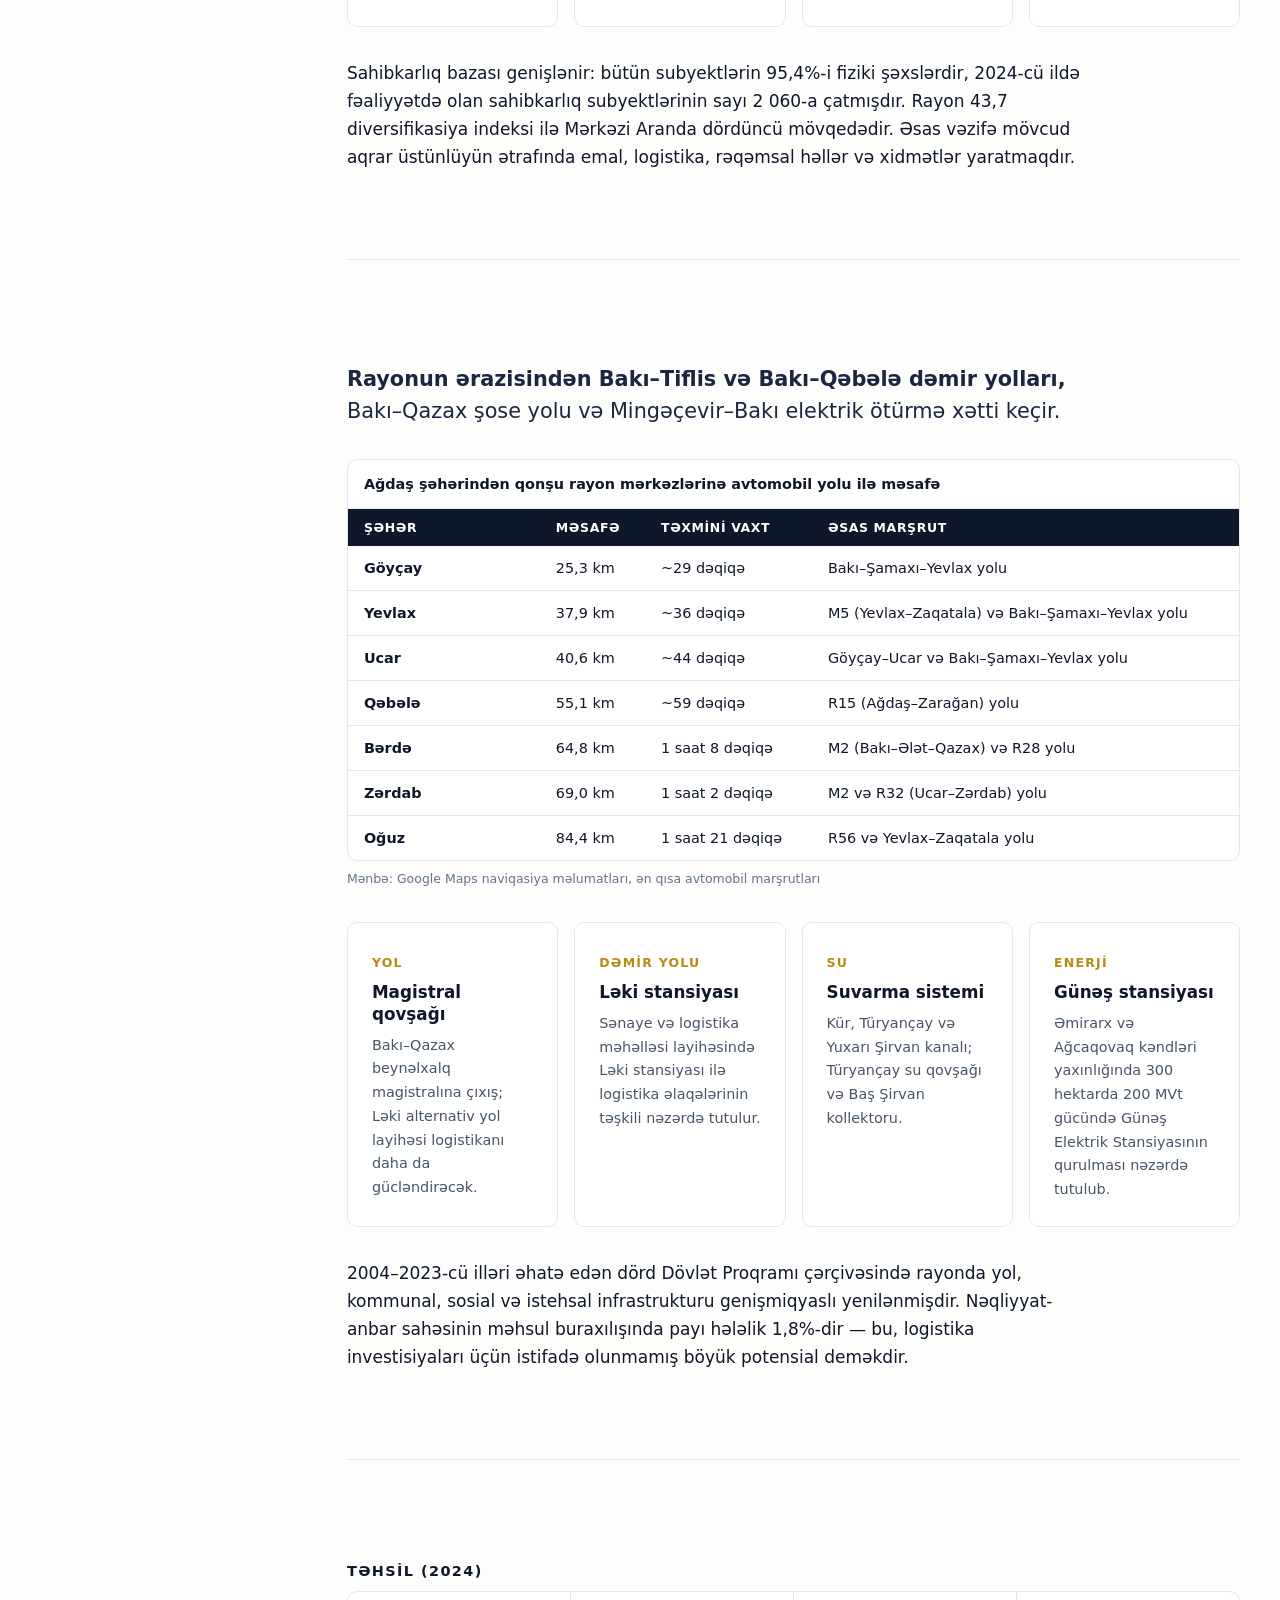
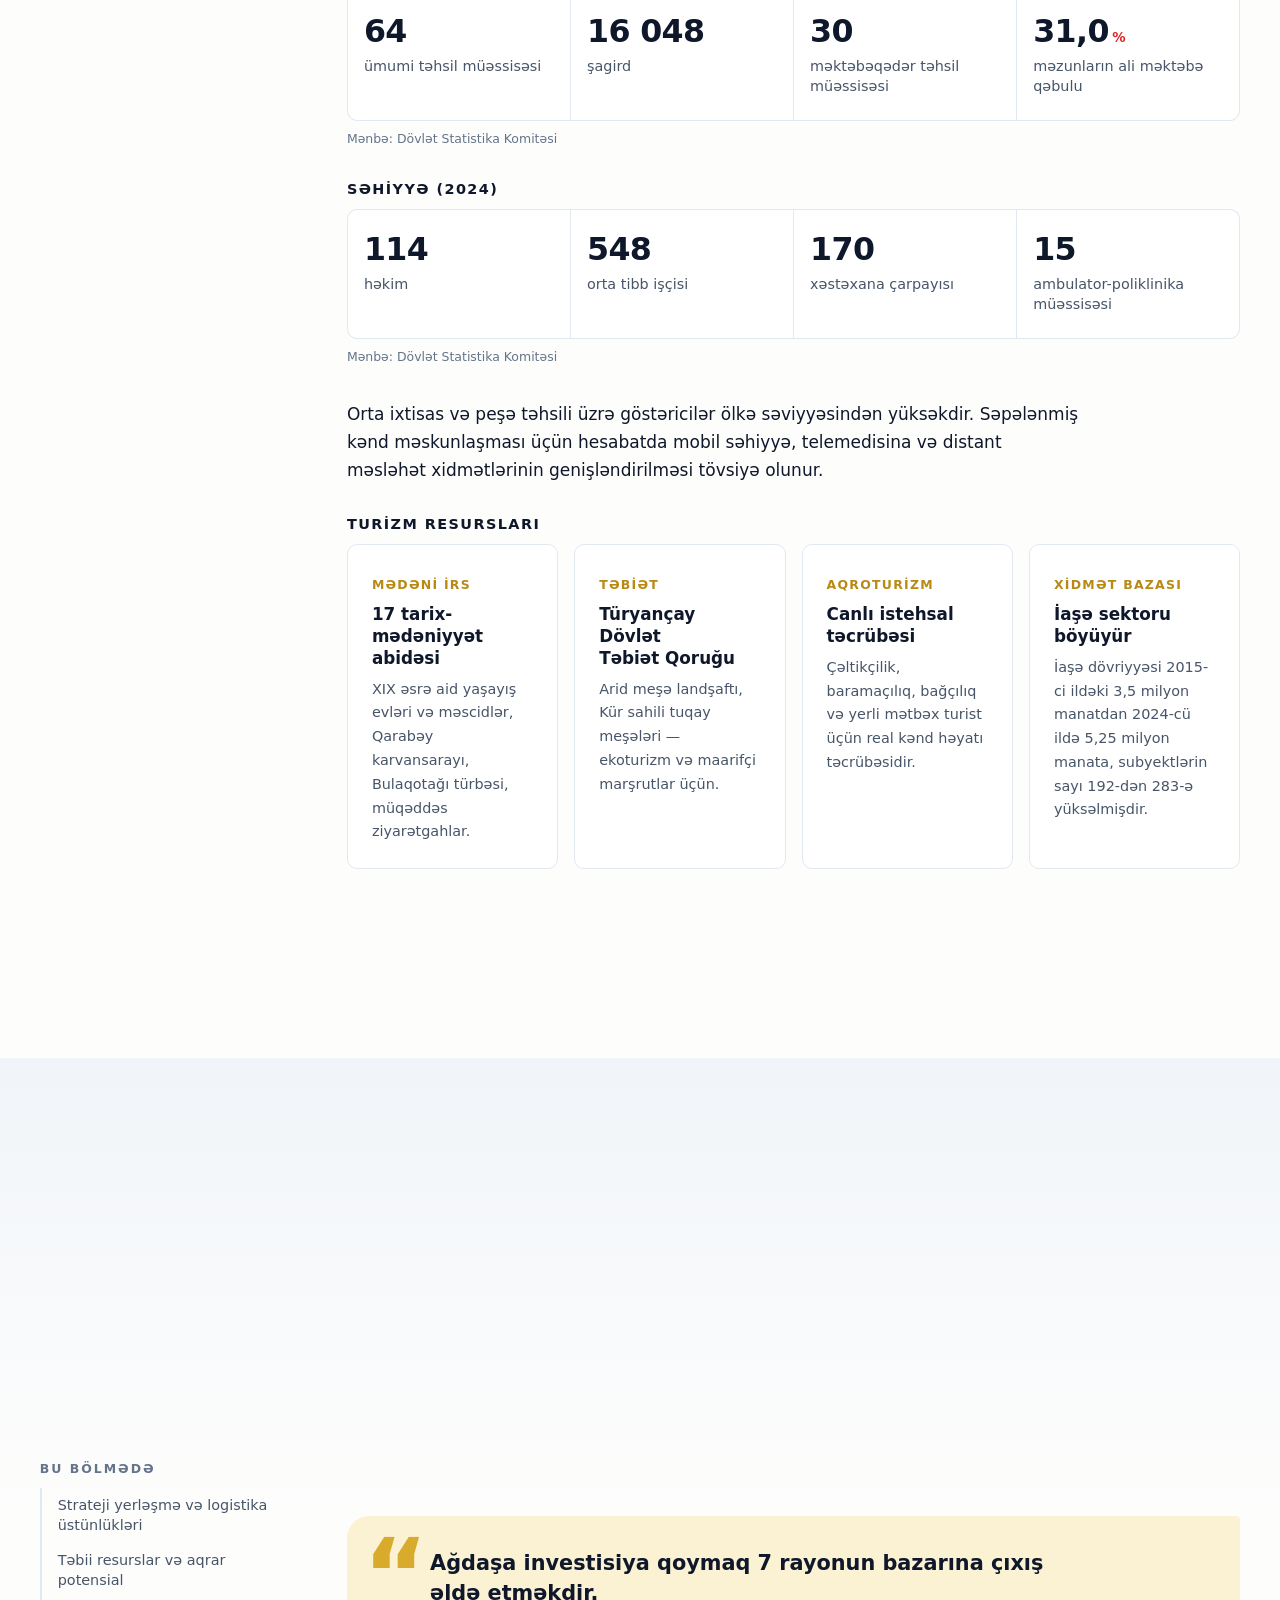
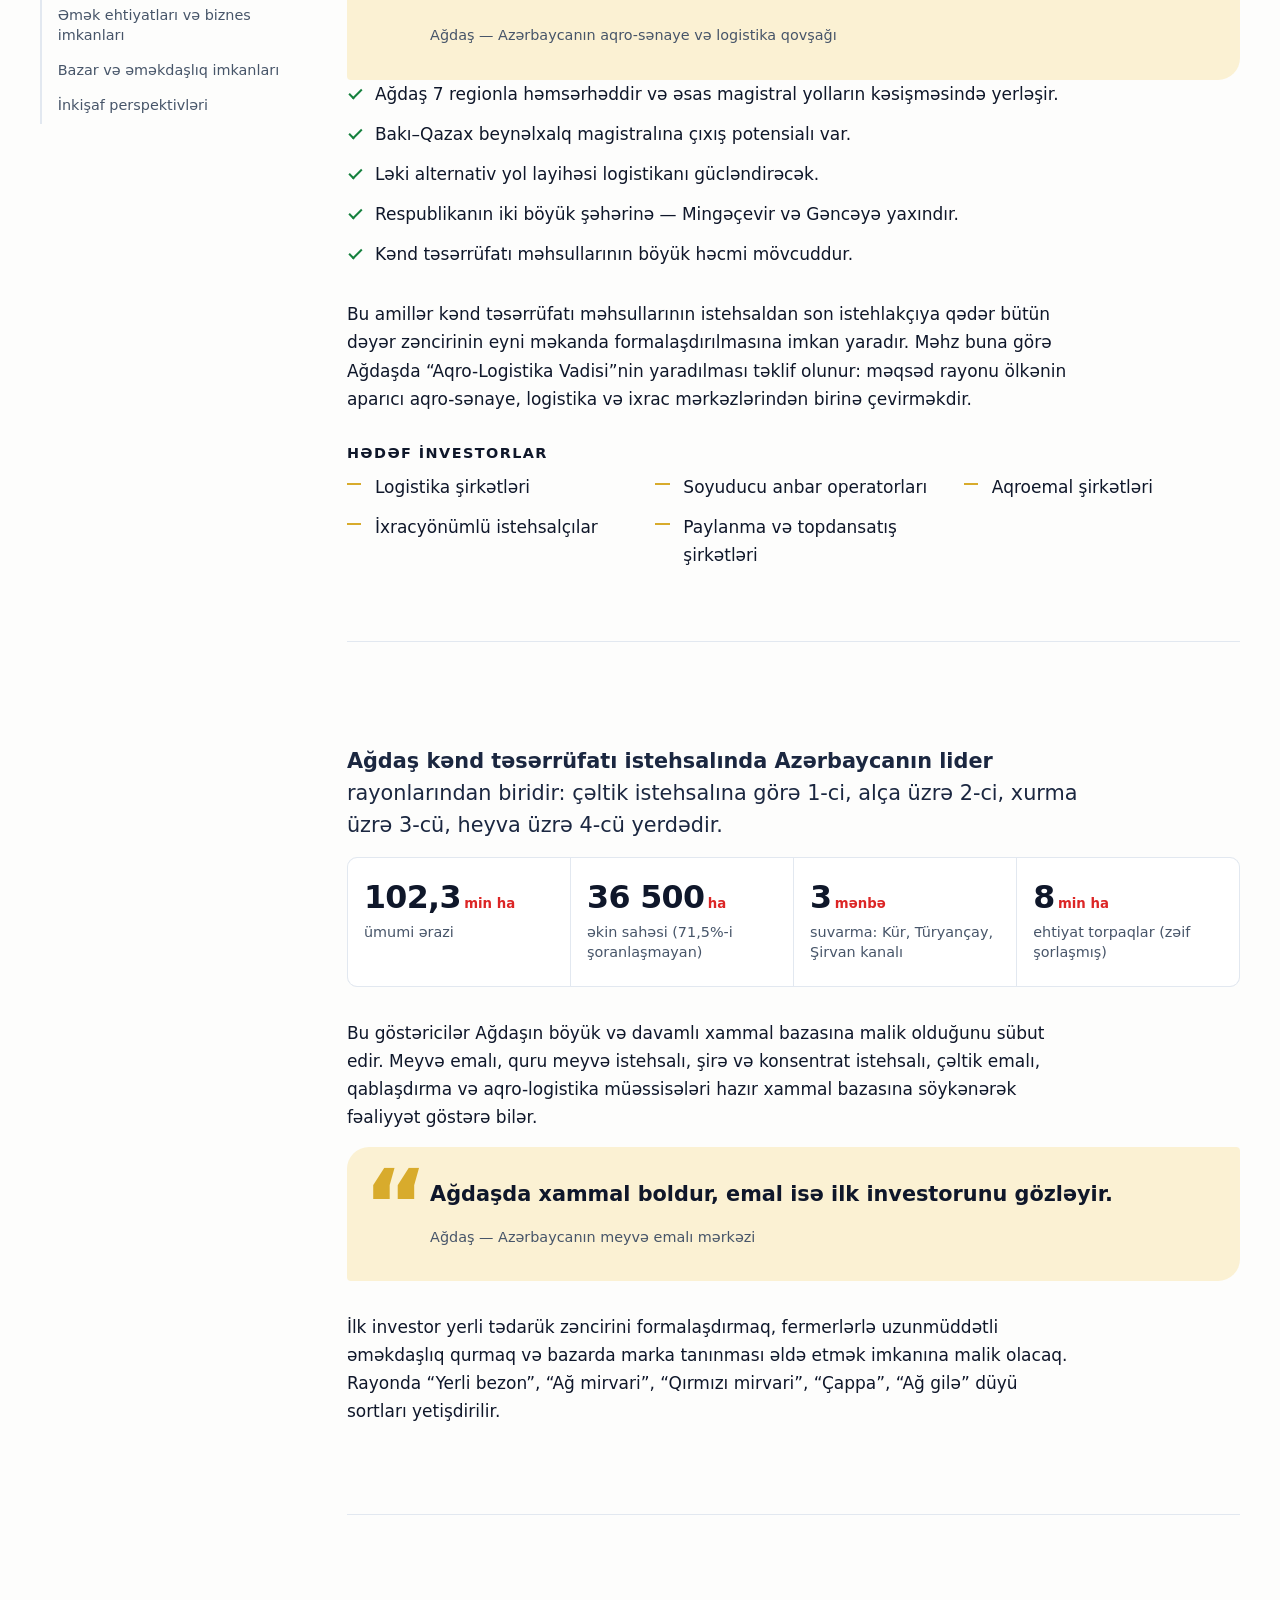
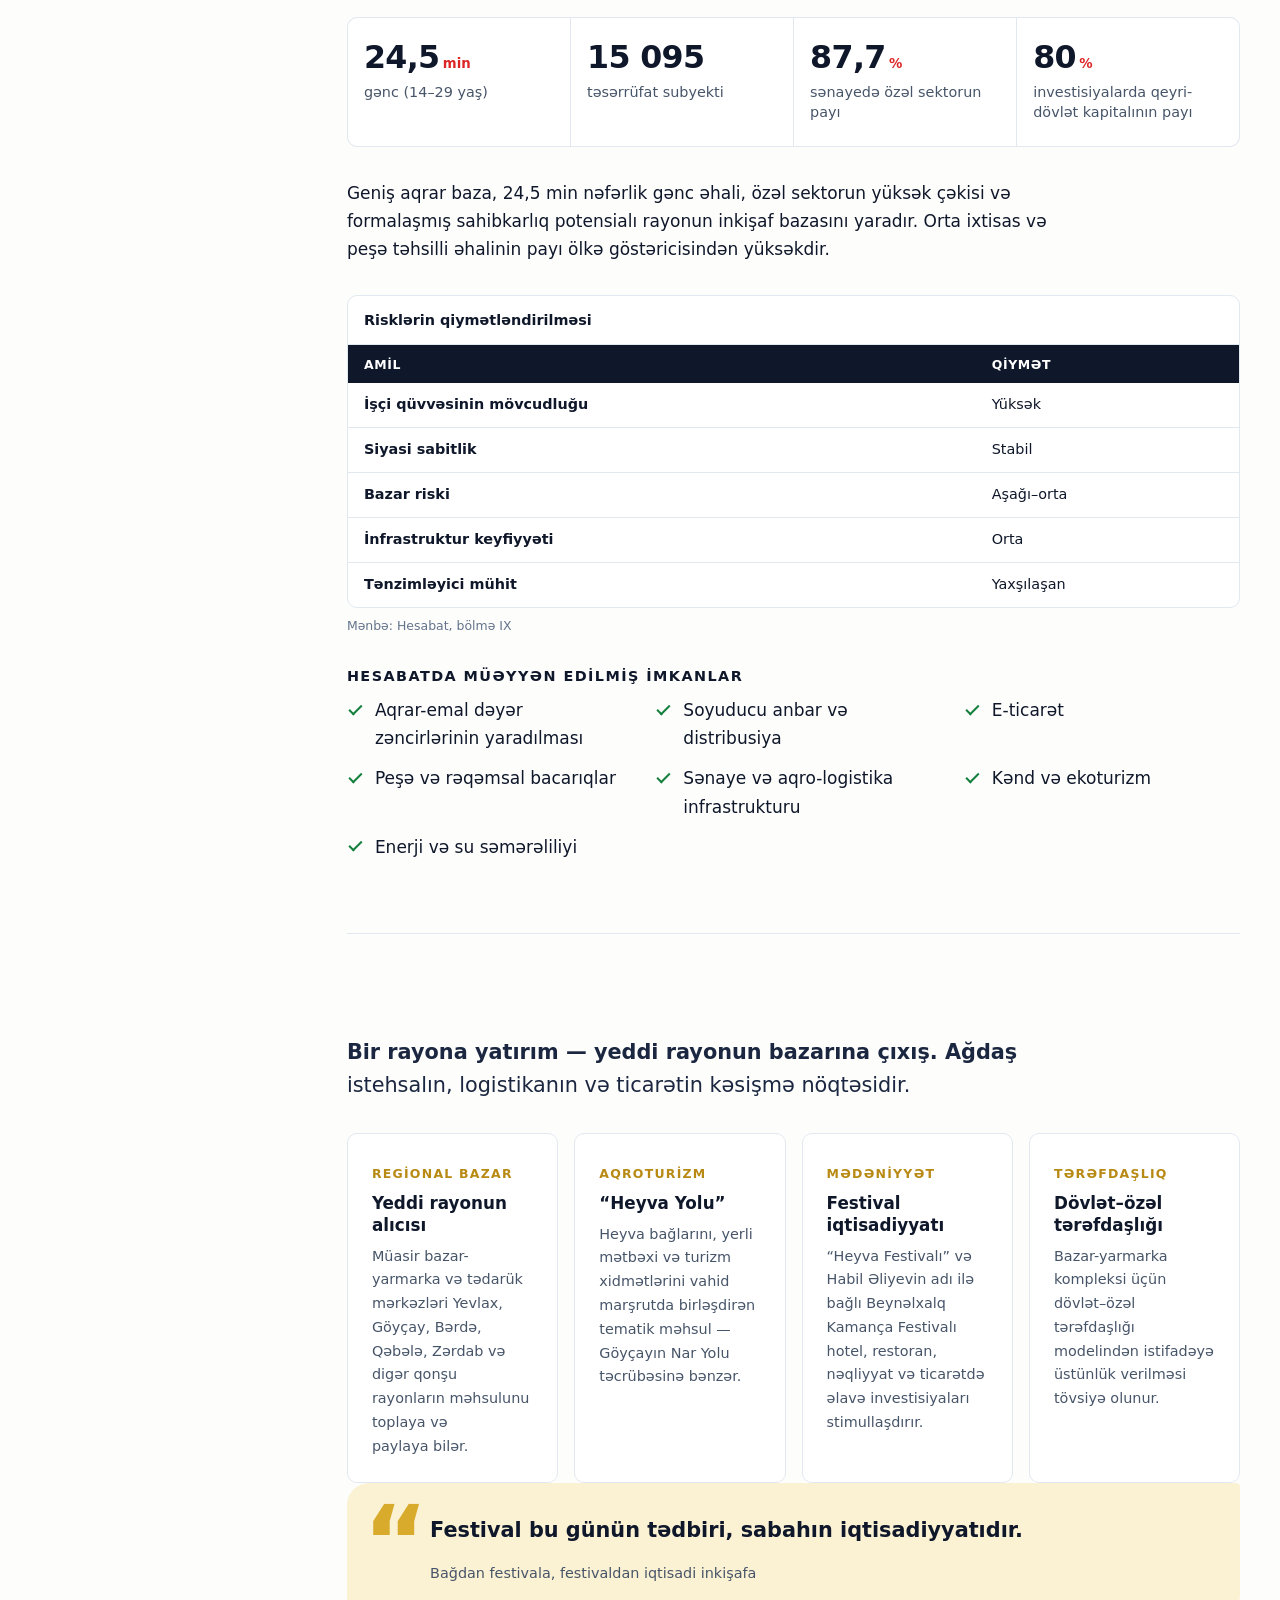
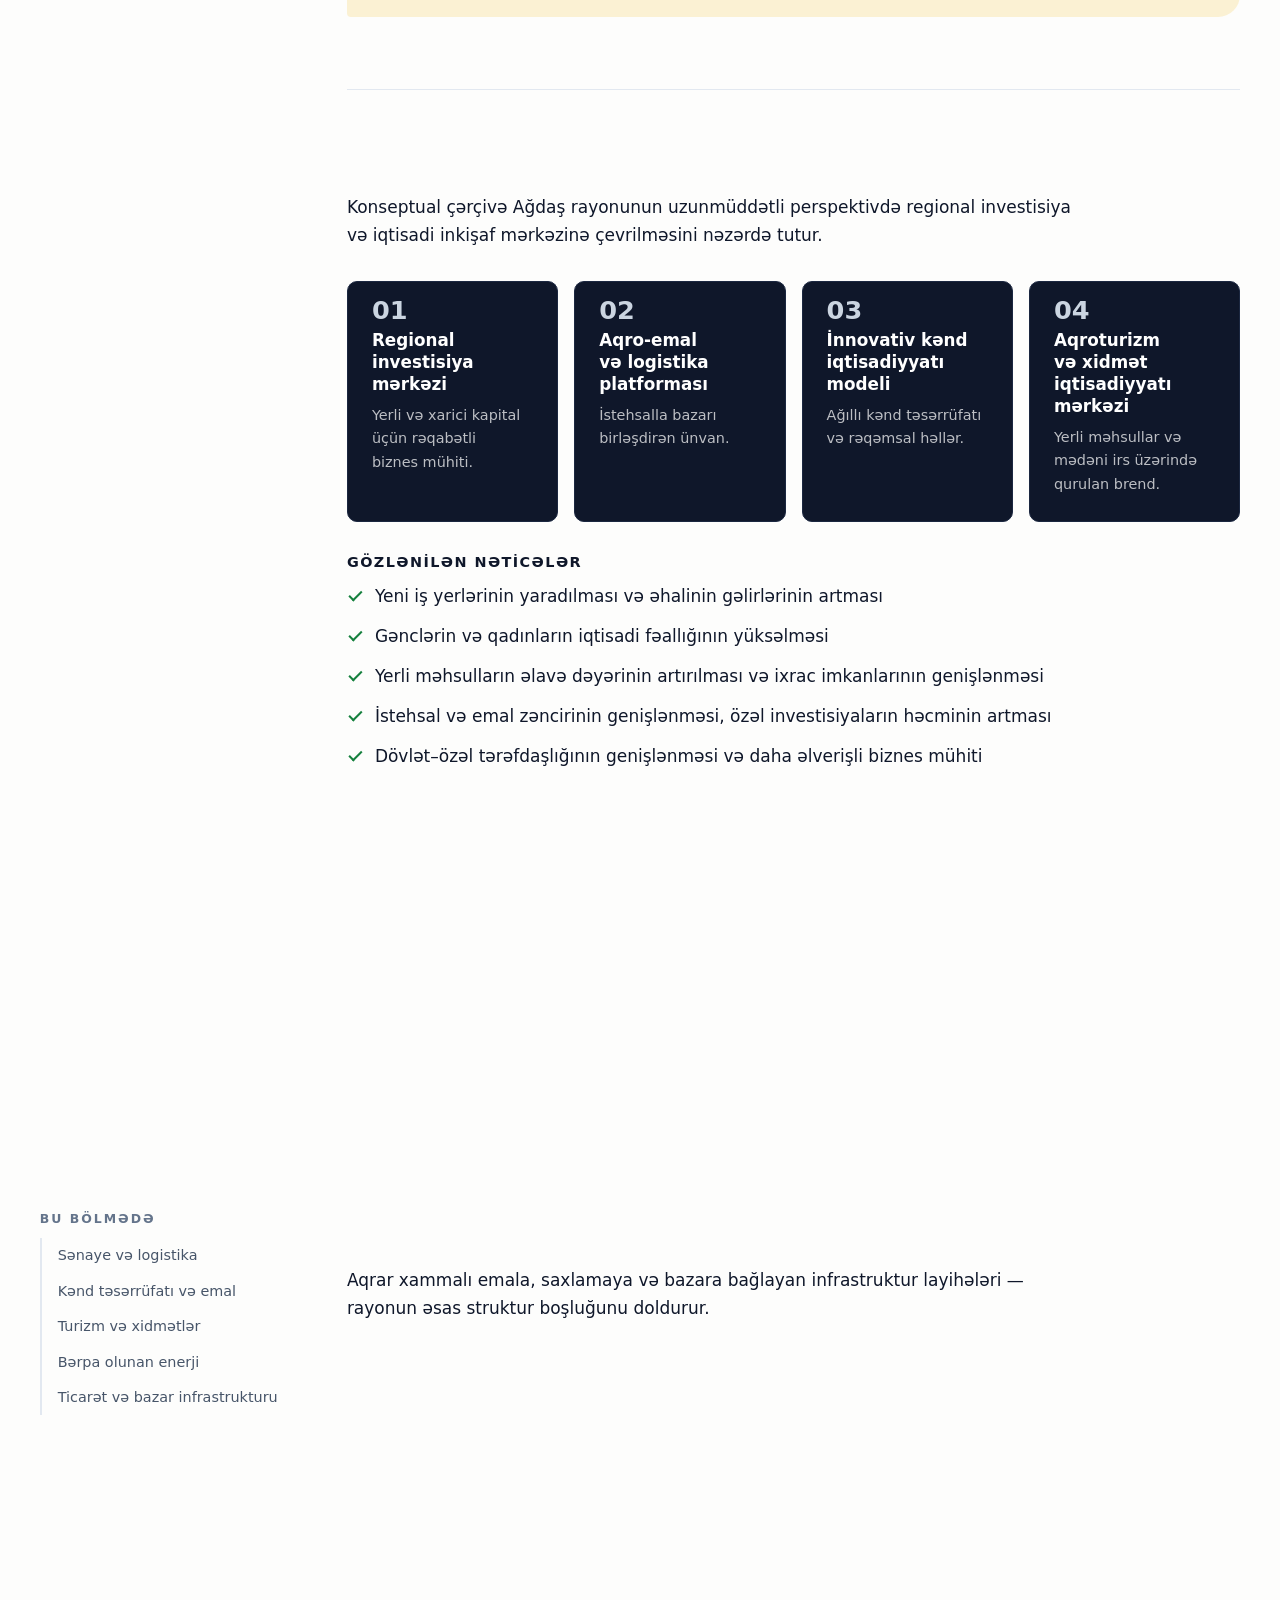
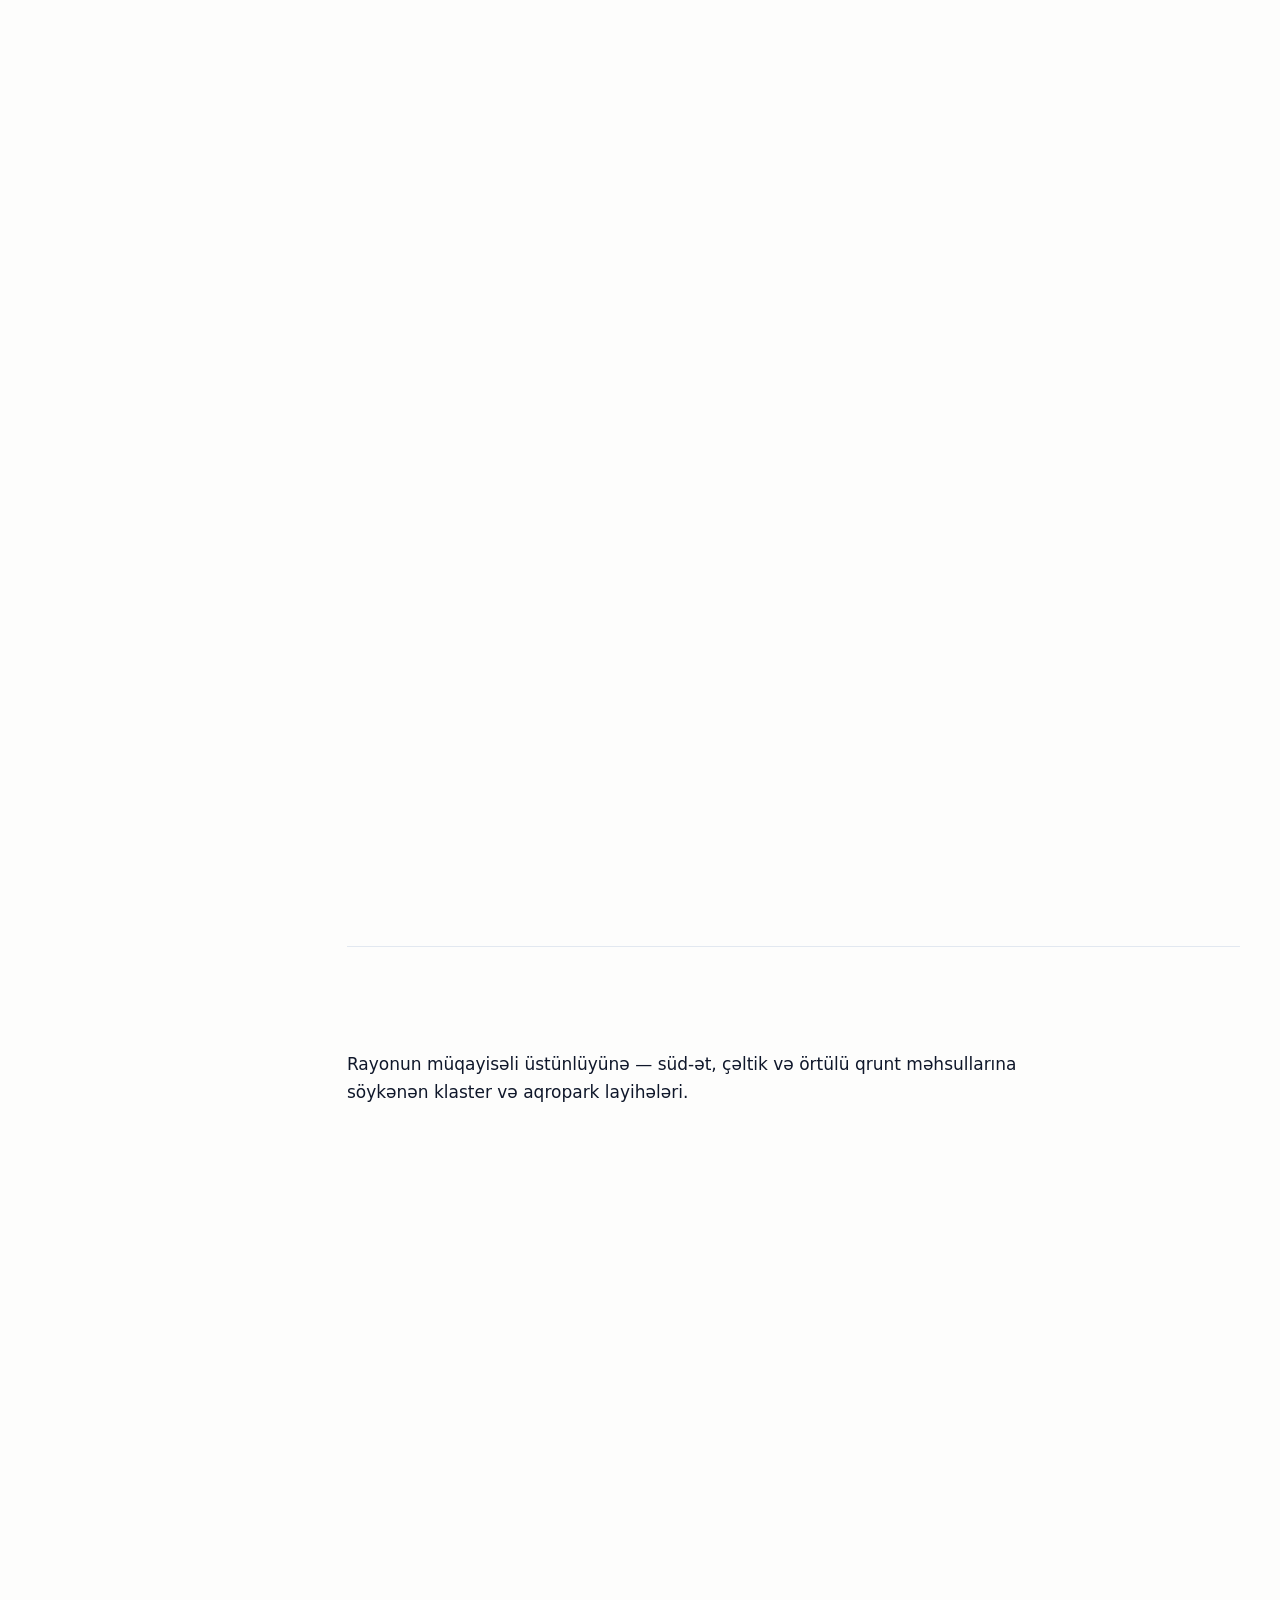
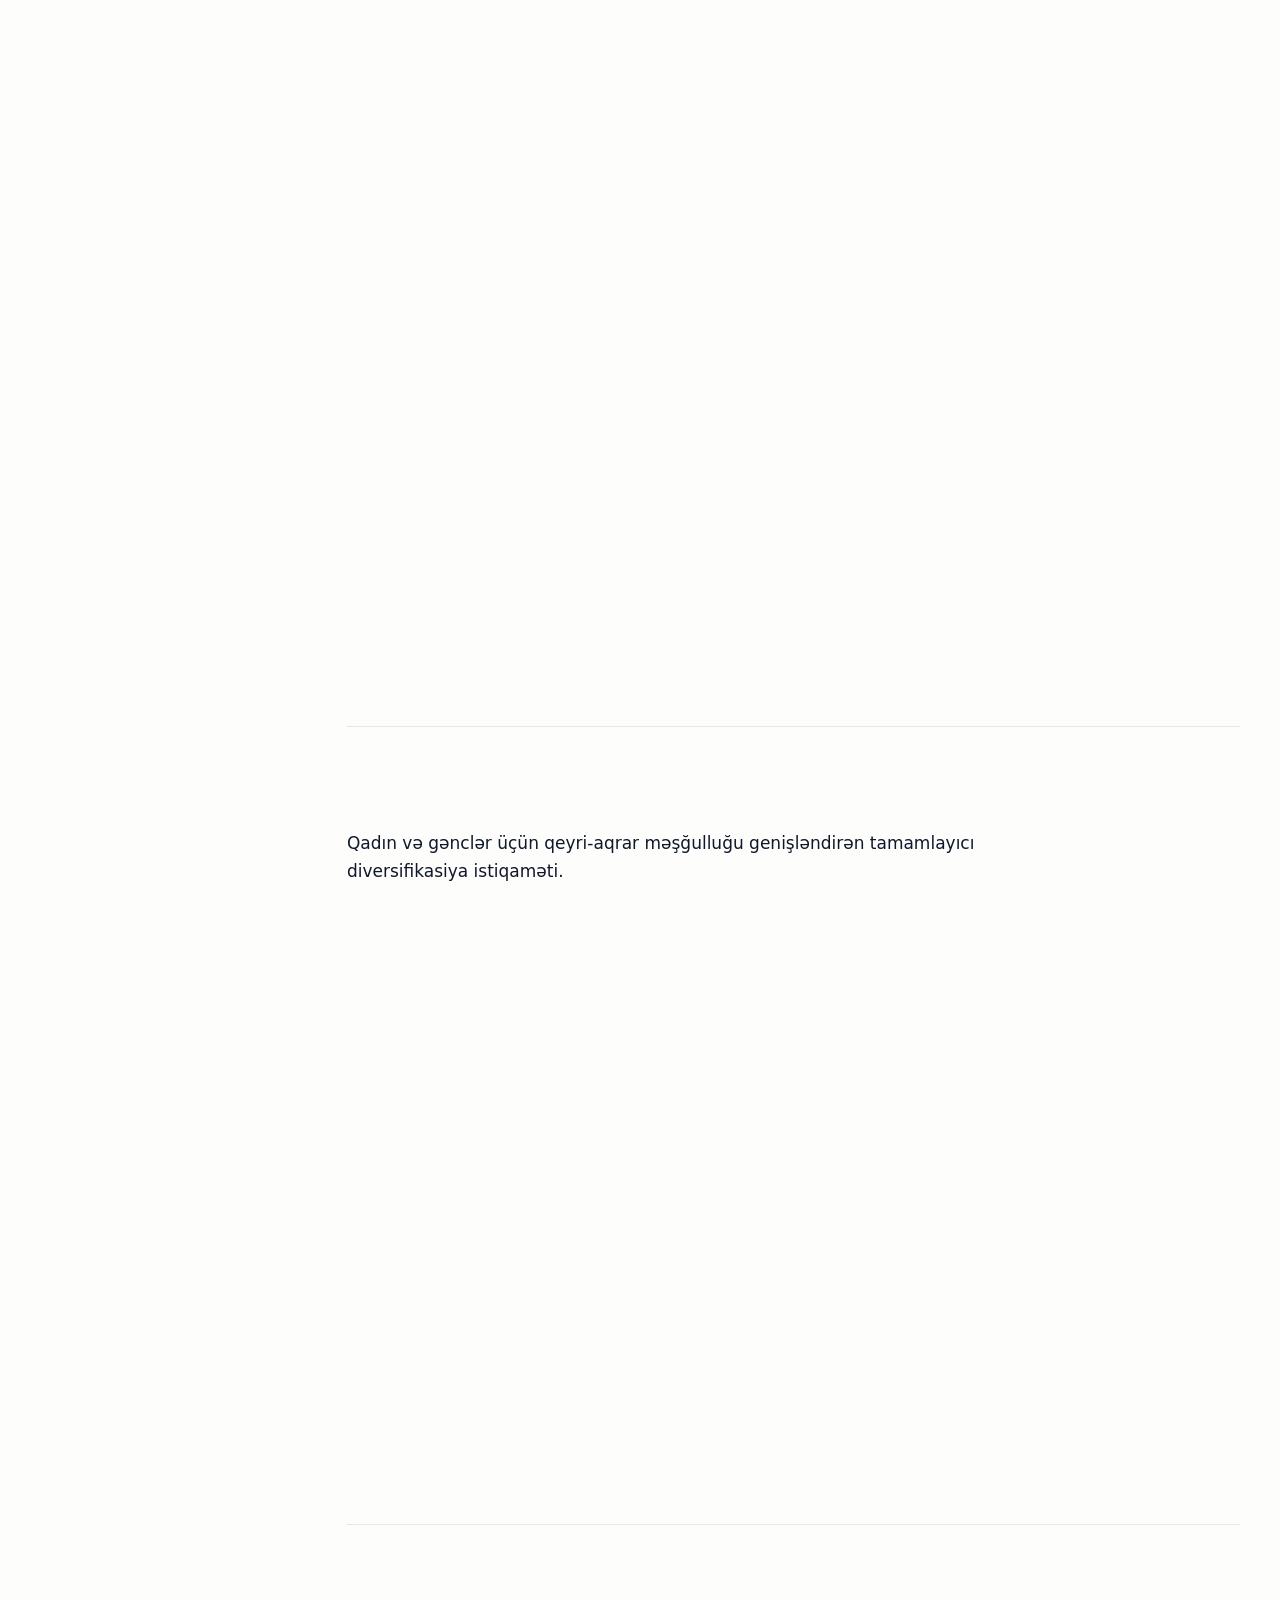
==== commit f3090b26: "feat: move map attribution under the map and put agency credit in footer Co-Authored-By: Claude Opus" ====
--- a/index.html
+++ b/index.html
@@ -4,7 +4,7 @@
   <meta charset="utf-8">
   <meta name="viewport" content="width=device-width, initial-scale=1">
   <meta http-equiv="Content-Security-Policy"
-        content="default-src 'self'; script-src 'self'; style-src 'self' https://fonts.googleapis.com; font-src https://fonts.gstatic.com; img-src 'self' data:; object-src 'none'; base-uri 'self'">
+        content="default-src 'self'; script-src 'self' https://static.cloudflareinsights.com; style-src 'self' https://fonts.googleapis.com; font-src https://fonts.gstatic.com; img-src 'self' data:; connect-src 'self' https://cloudflareinsights.com; object-src 'none'; base-uri 'self'; form-action 'self'; upgrade-insecure-requests">
   <meta name="referrer" content="strict-origin-when-cross-origin">
   <title>Niyə Ağdaş? — Ağdaş rayonunun strateji inkişafı və investisiya imkanları (2027–2030)</title>
   <meta name="description" content="Ağdaş rayonunun strateji sosial-iqtisadi inkişaf istiqamətləri (2027–2030): rayon haqqında məlumat, investisiya üstünlükləri, prioritet layihələr və investorlar üçün dəstək imkanları.">
@@ -81,6 +81,7 @@
                 </g>
               </g>
             </svg>
+            <p class="map-credit">© <a href="https://www.openstreetmap.org/copyright" target="_blank" rel="noopener">OpenStreetMap</a></p>
           </div>
 
           <aside class="quick" aria-labelledby="quick-title">
@@ -125,7 +126,7 @@
       <div>
         <p class="site-footer__title">Ağdaş rayonunun strateji sosial-iqtisadi inkişaf istiqamətləri (2027–2030-cu illər)</p>
         <p>Səhifədəki məlumatlar Elm və Təhsil Nazirliyi İqtisadiyyat İnstitutunun Ağdaş Rayon İcra Hakimiyyəti üçün hazırladığı geniş hesabat əsasında tərtib olunub. Statistik göstəricilərin mənbəyi: Dövlət Statistika Komitəsi və müəllif hesablamaları.</p>
-        <p>Xəritə məlumatı: © <a href="https://www.openstreetmap.org/copyright" target="_blank" rel="noopener">OpenStreetMap</a> iştirakçıları.</p>
+        <p>Biponex Agency tərəfindən hazırlanıb</p>
       </div>
       <ul class="site-footer__links" id="footer-links"></ul>
     </div>
--- a/styles/layout.css
+++ b/styles/layout.css
@@ -123,11 +123,14 @@
 .hero__motif { position: absolute; z-index: -1; right: -14%; top: -30%; width: min(60rem, 80vw); color: rgb(15 23 42 / 0.045); animation: motif-turn 200s linear infinite; }
 .hero__top { display: grid; grid-template-columns: minmax(0, 1.9fr) minmax(0, 1fr); gap: var(--space-5); align-items: center; }
 
-.welcome { display: grid; grid-template-columns: minmax(0, 1fr) minmax(0, 0.9fr); gap: var(--space-5); align-items: center; padding: clamp(1.25rem, 0.6rem + 2vw, 2.25rem) clamp(1.25rem, 0.6rem + 2.4vw, 2.75rem); background: rgb(15 23 42 / 0.045); border-radius: var(--radius-lg); }
+.welcome { position: relative; display: grid; grid-template-columns: minmax(0, 1fr) minmax(0, 0.9fr); gap: var(--space-5); align-items: center; padding: clamp(1.25rem, 0.6rem + 2vw, 2.25rem) clamp(1.25rem, 0.6rem + 2.4vw, 2.75rem); background: rgb(15 23 42 / 0.045); border-radius: var(--radius-lg); }
 .welcome h1 { font: 700 clamp(1.6rem, 1rem + 1.7vw, 2.4rem)/1.15 var(--font-body); letter-spacing: -0.015em; color: var(--navy-700); }
 .welcome h1 span { display: block; max-width: 14ch; margin-top: var(--space-1); font-weight: 400; color: var(--slate-500); }
 .hero__actions { display: flex; flex-wrap: wrap; gap: var(--space-3); }
 
+.map-credit { position: absolute; right: 0.9rem; bottom: 0.55rem; margin: 0; font-size: 0.66rem; line-height: 1; color: var(--slate-500); opacity: 0.75; }
+.map-credit a { color: inherit; text-decoration: none; }
+.map-credit a:hover, .map-credit a:focus-visible { text-decoration: underline; opacity: 1; }
 .district-map { width: 100%; max-width: 17rem; max-height: 22rem; justify-self: center; overflow: visible; }
 .district-map__depth { fill: #a87b12; stroke: #a87b12; stroke-width: 4; stroke-linejoin: round; filter: drop-shadow(0 8px 10px rgb(120 86 10 / 0.35)); }
 .district-map__land { fill: url(#map-fill); stroke: url(#map-edge); stroke-width: 4.5; stroke-linejoin: round; }
